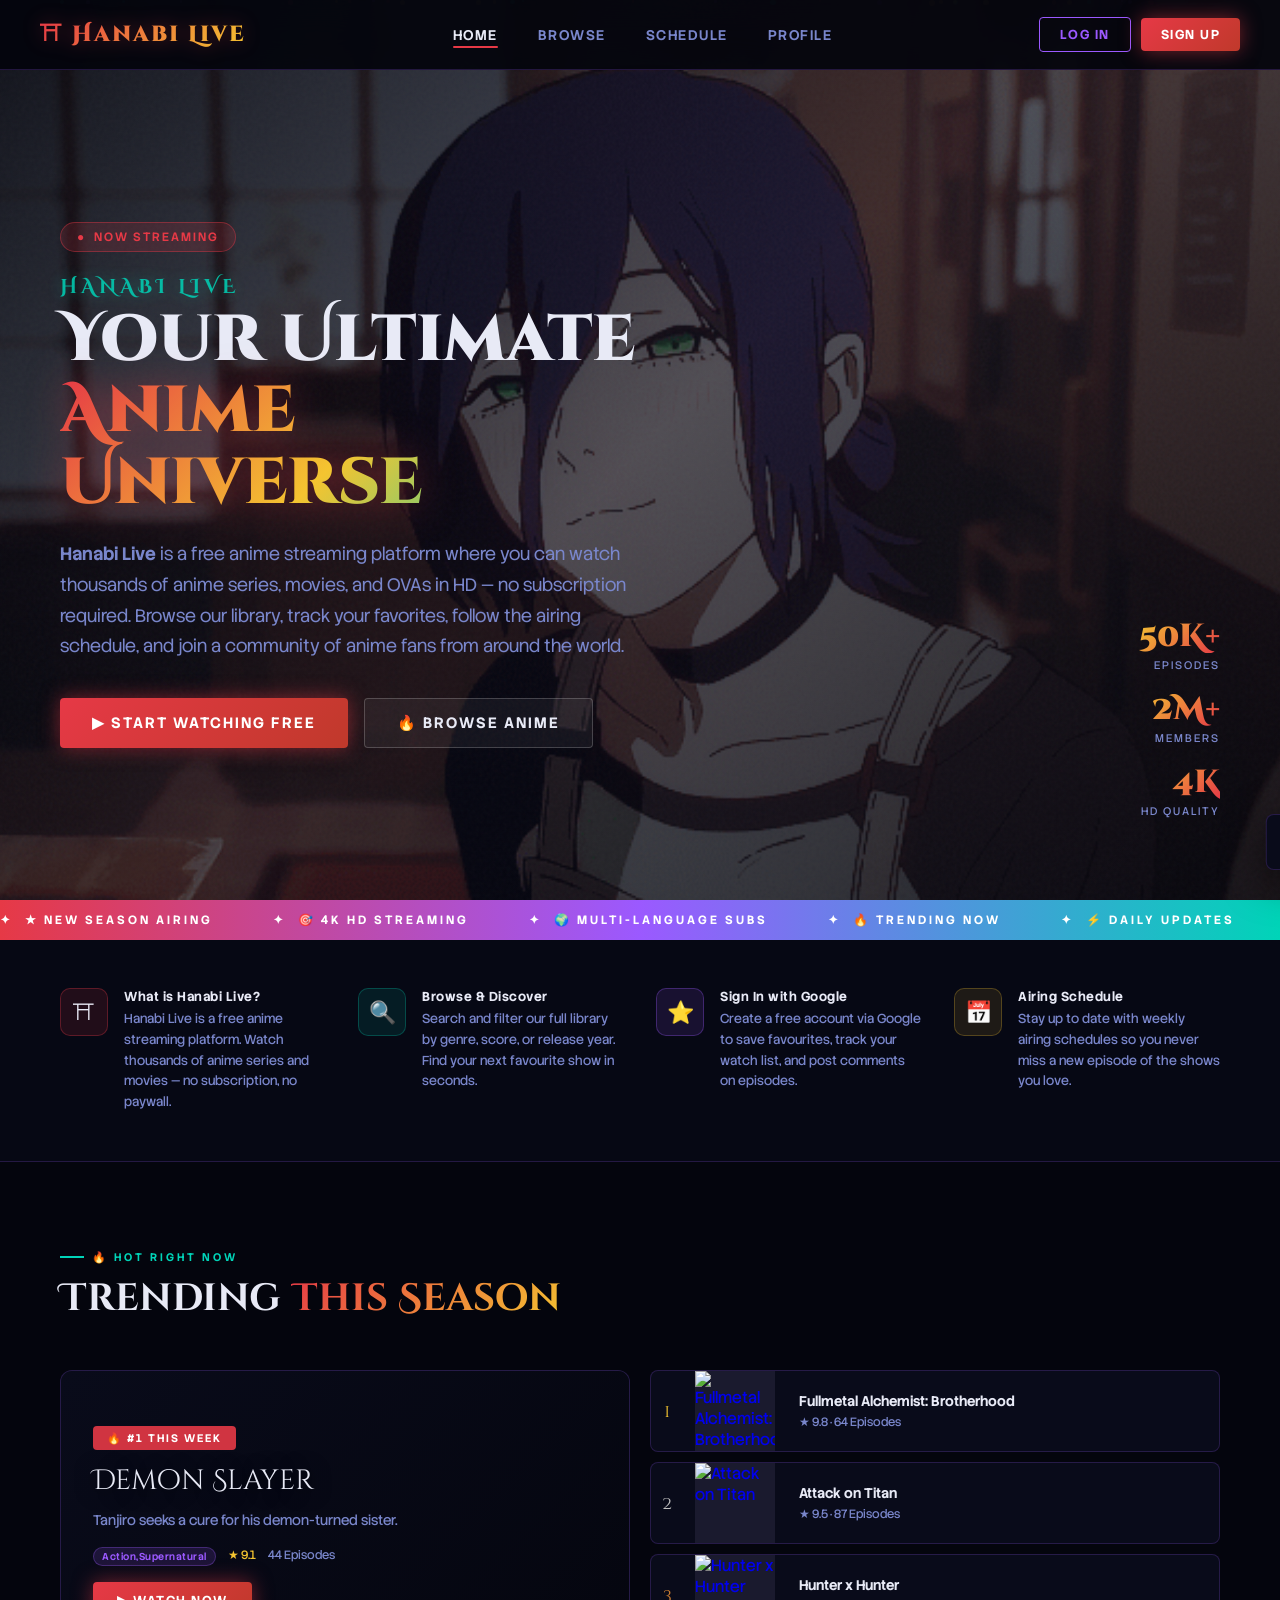
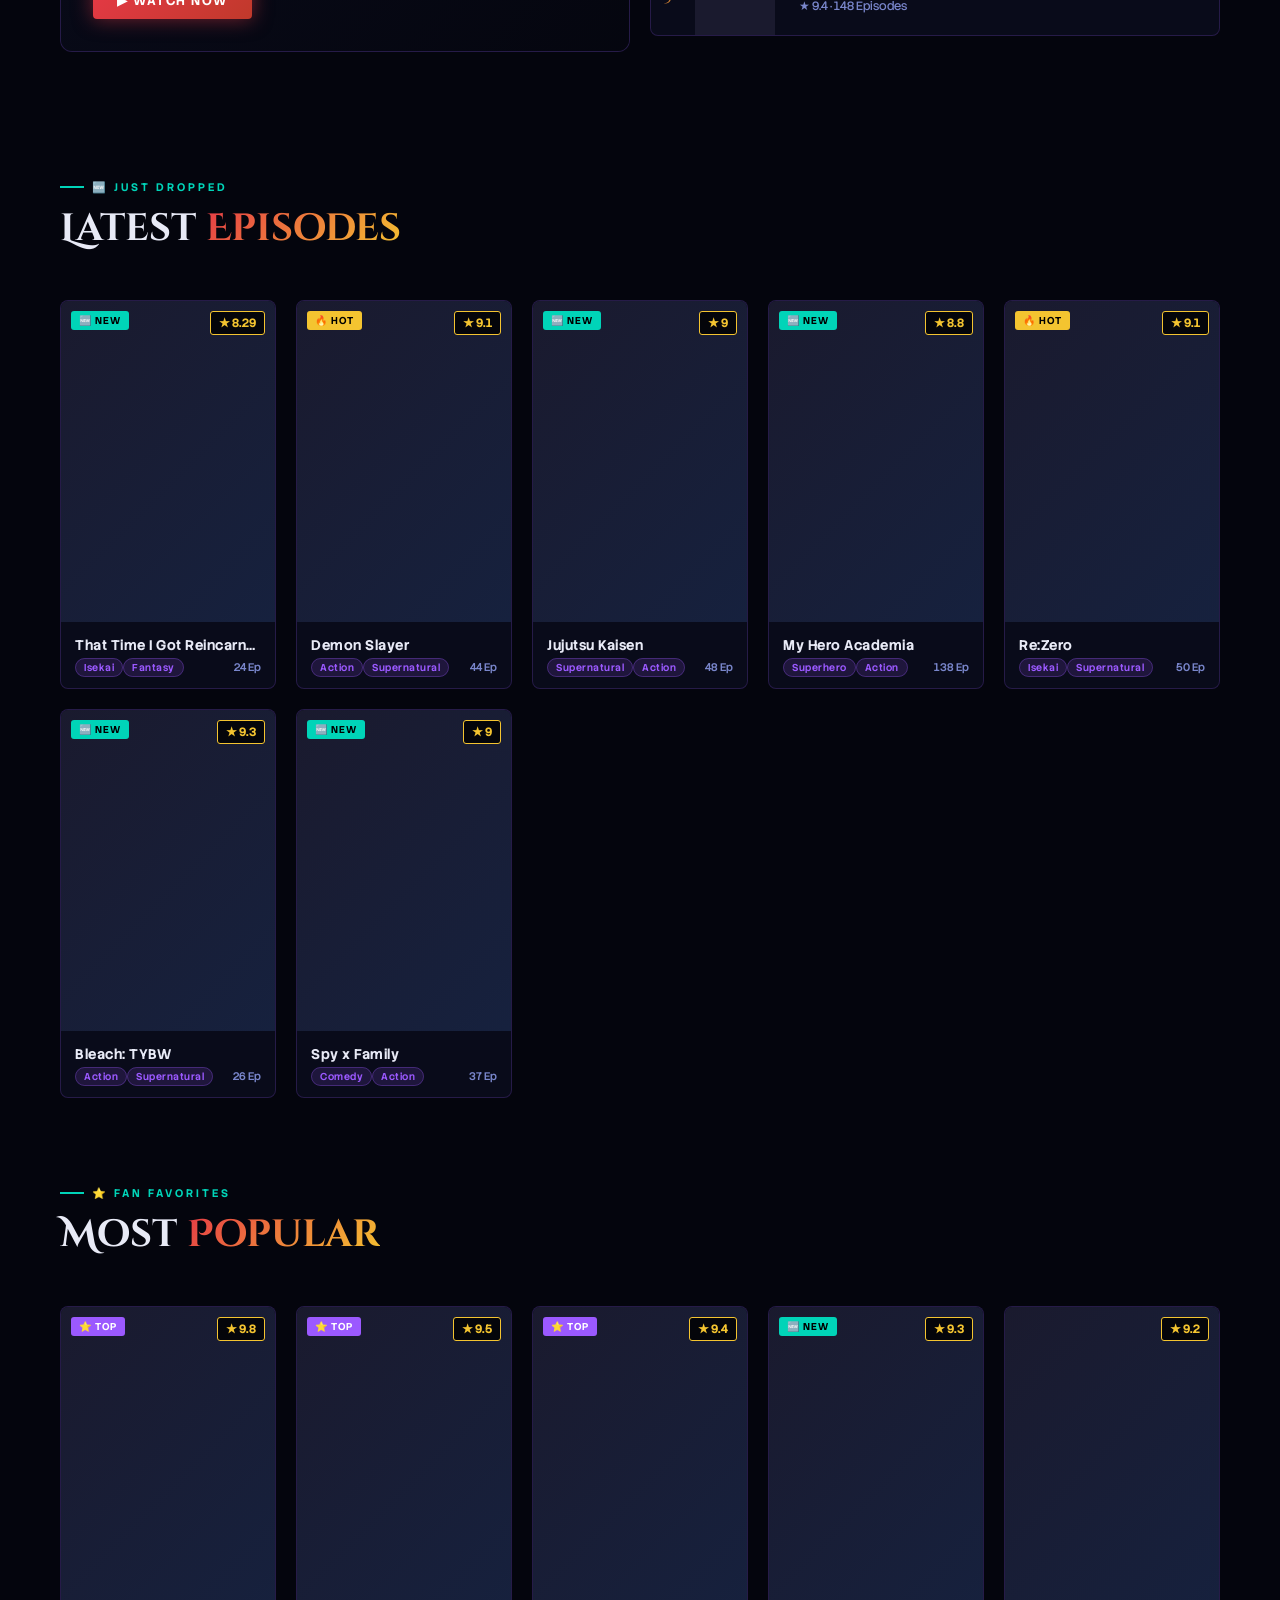
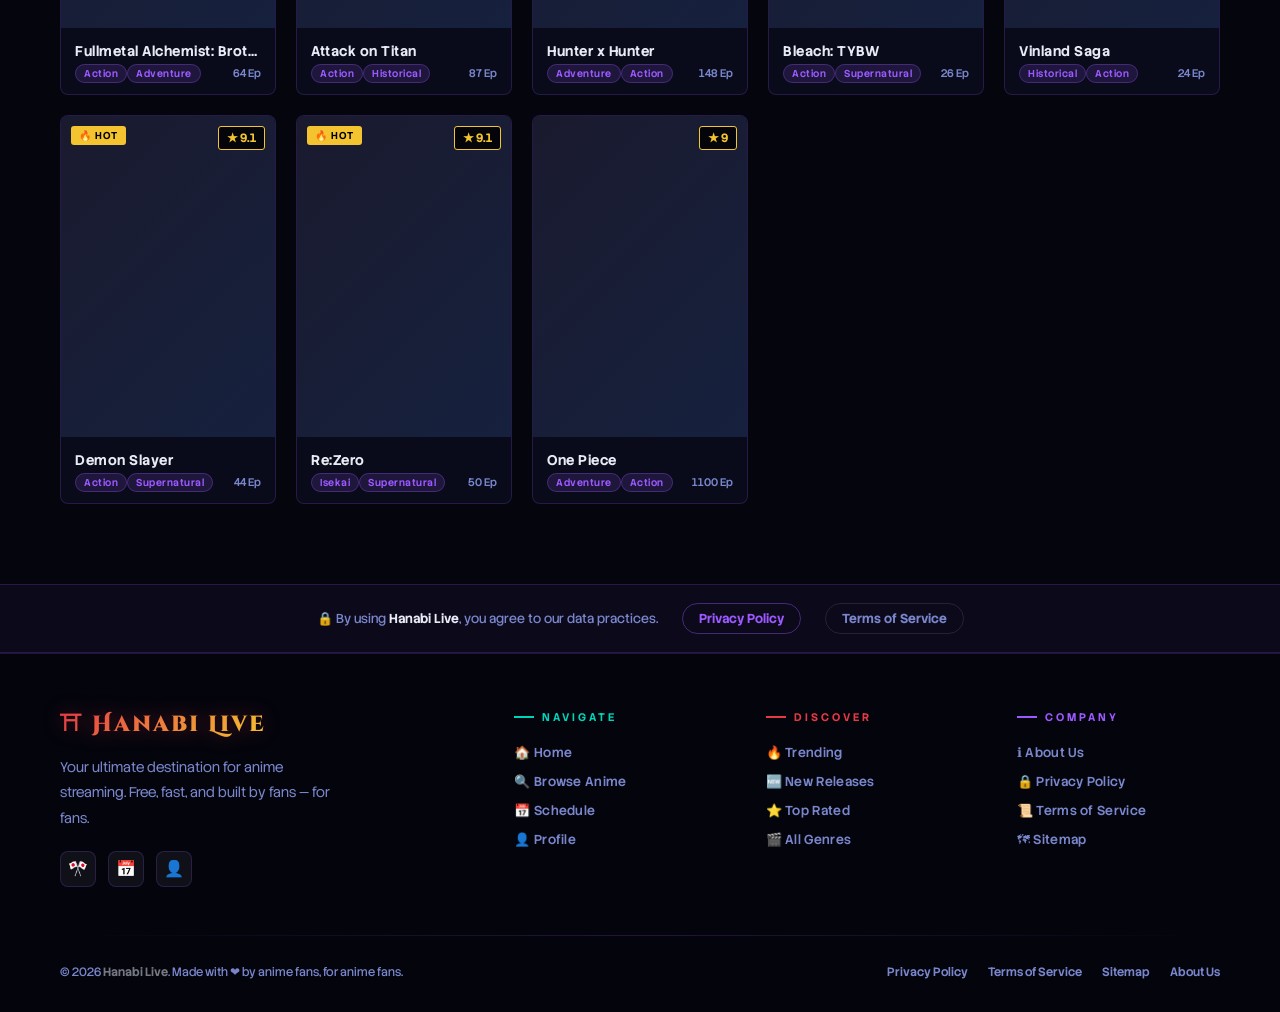
==== public/index.html @ 96e18546 "feat: implement mobile navigation drawer across multiple pages - Added a hamburger menu button for m" ====
<!DOCTYPE html>
<html lang="en">
<head>
<meta charset="UTF-8">
<meta name="viewport" content="width=device-width, initial-scale=1.0">
<title>Hanabi Live — Your Gateway to Anime</title>
<meta name="google-adsense-account" content="ca-pub-2504366420154184">
<link rel="preconnect" href="https://fonts.googleapis.com">
<link rel="icon" href="data:image/svg+xml,<svg xmlns=%22http://www.w3.org/2000/svg%22 viewBox=%220 0 100 100%22><text y=%22.9em%22 font-size=%2290%22>⛩</text></svg>">
<link href="https://fonts.googleapis.com/css2?family=Cinzel+Decorative:wght@400;700;900&family=Stack+Sans+Headline:wght@300;400;500;600;700&display=swap" rel="stylesheet">
<link rel="stylesheet" href="assets/css/main.css">

<!-- Firebase -->
<script type="module">
  import { initializeApp } from "https://www.gstatic.com/firebasejs/10.12.0/firebase-app.js";
  import { getAuth, createUserWithEmailAndPassword, signInWithEmailAndPassword, signOut, onAuthStateChanged, GoogleAuthProvider, signInWithPopup } from "https://www.gstatic.com/firebasejs/10.12.0/firebase-auth.js";
  import { getFirestore, doc, setDoc, getDoc } from "https://www.gstatic.com/firebasejs/10.12.0/firebase-firestore.js";
  const firebaseConfig = {
    apiKey:"AIzaSyB6FFZb-APx-w1XmGe2GZj3nGMpUGhSNn0",
    authDomain:"hanabilive-dbh004.firebaseapp.com",
    projectId:"hanabilive-dbh004",
    storageBucket:"hanabilive-dbh004.firebasestorage.app",
    messagingSenderId:"370285575457",
    appId:"1:370285575457:web:30a958f74c32c2a59c1260"
  };
  const app = initializeApp(firebaseConfig);
  const auth = getAuth(app);
  const db = getFirestore(app);
  window.__firebaseAuth = auth;
  window.__firebaseDb = db;
  window.__firebaseOps = { createUserWithEmailAndPassword, signInWithEmailAndPassword, signOut, onAuthStateChanged, GoogleAuthProvider, signInWithPopup, doc, setDoc, getDoc };
  onAuthStateChanged(auth, user => {
    window.__currentUser = user;
    document.dispatchEvent(new CustomEvent('authStateChanged', { detail: user }));
  });
</script>

<style>
/* ─── HOME-SPECIFIC STYLES ─── */
.hero {
  position:relative; min-height:100vh;
  display:flex; align-items:center; overflow:hidden;
  padding-top:70px;
}
.hero-bg {
  position:absolute; inset:0;
  background:
    linear-gradient(135deg, rgba(4,5,13,0.95) 0%, rgba(9,11,26,0.7) 50%, rgba(4,5,13,0.9) 100%),
    url('data/poster/bg.webp') center/cover no-repeat;
}
.hero-particles { position:absolute; inset:0; overflow:hidden; }
.particle { position:absolute; border-radius:50%; animation:floatParticle linear infinite; }
.hero-content { position:relative; z-index:5; max-width:700px; padding:0 60px; }
.hero-badge {
  display:inline-flex; align-items:center; gap:8px;
  background:rgba(230,57,70,0.15); border:1px solid rgba(230,57,70,0.4);
  border-radius:20px; padding:6px 16px;
  font-size:12px; font-weight:600; letter-spacing:2px;
  text-transform:uppercase; color:var(--accent-red);
  margin-bottom:24px; animation:fadeInUp 0.8s ease both;
}
.hero-badge span { animation:pulse 2s infinite; }
.hero-title {
  font-family:'Cinzel Decorative',serif;
  font-size:clamp(36px,6vw,65px); font-weight:900; line-height:1.1;
  margin-bottom:20px; animation:fadeInUp 0.8s 0.2s ease both;
}
.hero-title .line1 { display:block; color:var(--text-primary); }
.hero-title .line2 {
  display:block;
  background:linear-gradient(135deg, var(--accent-red) 0%, var(--accent-gold) 50%, var(--accent-teal) 100%);
  background-clip:text; -webkit-background-clip:text; -webkit-text-fill-color:transparent;
  filter:drop-shadow(0 0 20px rgba(230,57,70,0.5));
}
.hero-subtitle {
  font-size:18px; color:var(--text-muted); line-height:1.7;
  margin-bottom:36px; font-weight:300; animation:fadeInUp 0.8s 0.4s ease both;
}
.hero-cta { display:flex; gap:16px; flex-wrap:wrap; animation:fadeInUp 0.8s 0.6s ease both; }
.btn-hero {
  padding:14px 32px; font-size:15px; border-radius:4px; font-weight:700;
  letter-spacing:2px; text-transform:uppercase;
  cursor:pointer; transition:all 0.3s; font-family:'Stack Sans Headline',sans-serif; border:none;
}
.btn-hero-primary { background:linear-gradient(135deg,var(--accent-red),#c0392b); color:#fff; box-shadow:var(--glow-red); }
.btn-hero-primary:hover { transform:translateY(-3px); box-shadow:0 0 40px rgba(230,57,70,0.8); }
.btn-hero-secondary { background:rgba(255,255,255,0.05); border:1px solid rgba(255,255,255,0.2); color:var(--text-primary); backdrop-filter:blur(10px); }
.btn-hero-secondary:hover { background:rgba(255,255,255,0.1); transform:translateY(-3px); }
.hero-appname {
  display:block; font-family:'Cinzel Decorative',serif;
  font-size:clamp(14px,1.6vw,22px); font-weight:700; letter-spacing:4px;
  text-transform:uppercase; color:var(--accent-teal); margin-bottom:6px;
  opacity:0.85; filter:drop-shadow(0 0 8px rgba(0,212,184,0.4));
}
.about-strip {
  padding:48px 60px; position:relative; z-index:2;
  background:rgba(9,11,26,0.6); border-bottom:1px solid var(--border);
  display:grid; grid-template-columns:repeat(auto-fit,minmax(220px,1fr)); gap:32px;
}
.about-strip-item { display:flex; align-items:flex-start; gap:16px; }
.about-strip-icon {
  width:48px; height:48px; border-radius:10px; flex-shrink:0;
  display:flex; align-items:center; justify-content:center; font-size:22px;
}
.about-strip-icon.red    { background:rgba(230,57,70,0.12);  border:1px solid rgba(230,57,70,0.3); }
.about-strip-icon.teal   { background:rgba(0,212,184,0.1);   border:1px solid rgba(0,212,184,0.25); }
.about-strip-icon.purple { background:rgba(155,89,255,0.12); border:1px solid rgba(155,89,255,0.3); }
.about-strip-icon.gold   { background:rgba(244,196,48,0.1);  border:1px solid rgba(244,196,48,0.25); }
.about-strip-label { font-size:13px; font-weight:700; color:var(--text-primary); letter-spacing:0.5px; margin-bottom:4px; }
.about-strip-desc  { font-size:13px; color:var(--text-muted); line-height:1.6; }
.hero-stats {
  position:absolute; right:60px; bottom:80px;
  display:flex; flex-direction:column; gap:20px;
  animation:fadeInRight 1s 0.8s ease both;
}
.stat-item { text-align:right; }
.stat-num {
  font-family:'Cinzel Decorative',serif; font-size:32px; font-weight:900;
  background:linear-gradient(135deg,var(--accent-gold),var(--accent-red));
  background-clip:text; -webkit-background-clip:text; -webkit-text-fill-color:transparent;
  display:block; line-height:1;
}
.stat-label { font-size:11px; letter-spacing:2px; text-transform:uppercase; color:var(--text-muted); }

</style>
</head>
<body>
<div class="noise-overlay"></div>
<div id="authModalMount"></div>

<!-- Toast -->
<div class="toast" id="toast">
  <span class="toast-icon" id="toast-icon">✨</span>
  <span id="toast-msg"></span>
</div>

<!-- NAV -->
<nav id="mainNav">
  <a class="nav-logo" href="index.html">⛩ Hanabi Live</a>
  <div class="nav-links">
    <a class="nav-link active" href="index.html"   data-page="index.html">Home</a>
    <a class="nav-link"        href="browse.html"  data-page="browse.html">Browse</a>
    <a class="nav-link"        href="schedule.html" data-page="schedule.html">Schedule</a>
    <a class="nav-link"        href="profile.html" data-page="profile.html">Profile</a>
  </div>
  <div class="nav-auth" id="navAuth">
    <button class="btn btn-outline" onclick="openModal('login')">Log In</button>
    <button class="btn btn-primary" onclick="openModal('register')">Sign Up</button>
  </div>
  <!-- Hamburger (mobile only) -->
  <button class="nav-hamburger" id="navHamburger" aria-label="Toggle menu" onclick="toggleMobileNav()">
    <span></span><span></span><span></span>
  </button>
</nav>

<!-- Mobile Drawer -->
<div class="nav-mobile-drawer" id="navMobileDrawer">
  <a class="nav-link active" href="index.html">🏠 Home</a>
  <a class="nav-link" href="browse.html">🔍 Browse</a>
  <a class="nav-link" href="schedule.html">📅 Schedule</a>
  <a class="nav-link" href="profile.html">👤 Profile</a>
  <div class="nav-mobile-auth" id="navMobileAuth">
    <button class="btn btn-outline" onclick="openModal('login');toggleMobileNav()">Log In</button>
    <button class="btn btn-primary" onclick="openModal('register');toggleMobileNav()">Sign Up</button>
  </div>
</div>

<!-- HERO -->
<section class="hero">
  <div class="hero-bg"></div>
  <div class="hero-particles" id="heroParticles"></div>
  <div class="hero-content">
    <div class="hero-badge"><span>●</span> NOW STREAMING</div>
    <h1 class="hero-title">
      <span class="hero-appname">Hanabi Live</span>
      <span class="line1">Your Ultimate</span>
      <span class="line2">Anime Universe</span>
    </h1>
    <p class="hero-subtitle">
      <strong>Hanabi Live</strong> is a free anime streaming platform where you can watch thousands of anime series, movies, and OVAs in HD — no subscription required. Browse our library, track your favorites, follow the airing schedule, and join a community of anime fans from around the world.
    </p>
    <div class="hero-cta">
      <button class="btn-hero btn-hero-primary" onclick="location.href='browse.html'">▶ Start Watching Free</button>
      <button class="btn-hero btn-hero-secondary" onclick="location.href='browse.html'">🔥 Browse Anime</button>
    </div>
  </div>
  <div class="hero-stats">
    <div class="stat-item"><span class="stat-num">50K+</span><span class="stat-label">Episodes</span></div>
    <div class="stat-item"><span class="stat-num">2M+</span><span class="stat-label">Members</span></div>
    <div class="stat-item"><span class="stat-num">4K</span><span class="stat-label">HD Quality</span></div>
  </div>
</section>

<!-- MARQUEE STRIP -->
<div class="featured-strip">
  <div class="strip-inner" id="stripInner"></div>
</div>

<!-- ABOUT HANABI LIVE (required for OAuth verification) -->
<div class="about-strip" id="aboutStrip">
  <div class="about-strip-item">
    <div class="about-strip-icon red">⛩</div>
    <div>
      <div class="about-strip-label">What is Hanabi Live?</div>
      <div class="about-strip-desc">Hanabi Live is a free anime streaming platform. Watch thousands of anime series and movies — no subscription, no paywall.</div>
    </div>
  </div>
  <div class="about-strip-item">
    <div class="about-strip-icon teal">🔍</div>
    <div>
      <div class="about-strip-label">Browse & Discover</div>
      <div class="about-strip-desc">Search and filter our full library by genre, score, or release year. Find your next favourite show in seconds.</div>
    </div>
  </div>
  <div class="about-strip-item">
    <div class="about-strip-icon purple">⭐</div>
    <div>
      <div class="about-strip-label">Sign In with Google</div>
      <div class="about-strip-desc">Create a free account via Google to save favourites, track your watch list, and post comments on episodes.</div>
    </div>
  </div>
  <div class="about-strip-item">
    <div class="about-strip-icon gold">📅</div>
    <div>
      <div class="about-strip-label">Airing Schedule</div>
      <div class="about-strip-desc">Stay up to date with weekly airing schedules so you never miss a new episode of the shows you love.</div>
    </div>
  </div>
</div>

<!-- TRENDING -->
<section class="section">
  <div class="section-header">
    <div class="section-tag">🔥 Hot Right Now</div>
    <h2 class="section-title">Trending <span>This Season</span></h2>
  </div>
  <div class="trending-banner" id="trendingBanner"></div>
</section>

<!-- LATEST EPISODES -->
<section class="section" style="padding-top:0">
  <div class="section-header">
    <div class="section-tag">🆕 Just Dropped</div>
    <h2 class="section-title">Latest <span>Episodes</span></h2>
  </div>
  <div class="anime-grid" id="latestGrid"></div>
</section>

<!-- POPULAR -->
<section class="section" style="padding-top:0">
  <div class="section-header">
    <div class="section-tag">⭐ Fan Favorites</div>
    <h2 class="section-title">Most <span>Popular</span></h2>
  </div>
  <div class="anime-grid" id="popularGrid"></div>
</section>

<!-- AD -->
<script async src="https://pagead2.googlesyndication.com/pagead/js/adsbygoogle.js?client=ca-pub-2504366420154184"
     crossorigin="anonymous"></script>
<!-- index-ad -->
<ins class="adsbygoogle"
     style="display:block"
     data-ad-client="ca-pub-2504366420154184"
     data-ad-slot="6467733824"
     data-ad-format="auto"
     data-full-width-responsive="true"></ins>
<script>
     (adsbygoogle = window.adsbygoogle || []).push({});
</script>

<!-- PRIVACY POLICY NOTICE (required for Google OAuth verification) -->
<div style="position:relative;z-index:2;background:rgba(155,89,255,0.06);border-top:1px solid rgba(155,89,255,0.2);border-bottom:1px solid rgba(155,89,255,0.2);padding:18px 60px;display:flex;align-items:center;justify-content:center;gap:24px;flex-wrap:wrap;text-align:center;">
  <span style="font-size:13px;color:var(--text-muted);">
    🔒 By using <strong style="color:var(--text-primary);">Hanabi Live</strong>, you agree to our data practices.
  </span>
  <a href="https://hanabilive.qzz.io/pp.html" style="font-size:13px;font-weight:700;color:var(--accent-purple);text-decoration:none;border:1px solid rgba(155,89,255,0.4);padding:6px 16px;border-radius:20px;transition:all 0.3s;"
     onmouseover="this.style.background='rgba(155,89,255,0.15)'" onmouseout="this.style.background='transparent'">
    Privacy Policy
  </a>
  <a href="https://hanabilive.qzz.io/tos.html" style="font-size:13px;font-weight:700;color:var(--text-muted);text-decoration:none;border:1px solid rgba(255,255,255,0.1);padding:6px 16px;border-radius:20px;transition:all 0.3s;"
     onmouseover="this.style.background='rgba(255,255,255,0.05)'" onmouseout="this.style.background='transparent'">
    Terms of Service
  </a>
</div>

<!-- FOOTER -->
<footer style="position:relative;z-index:2;background:rgba(4,5,13,0.97);border-top:1px solid var(--border);padding:56px 60px 32px;">
  <div style="max-width:1200px;margin:0 auto;">

    <!-- Top row -->
    <div style="display:grid;grid-template-columns:2fr 1fr 1fr 1fr;gap:48px;margin-bottom:48px;">

      <!-- Brand -->
      <div>
        <a href="index.html" style="font-family:'Cinzel Decorative',serif;font-size:22px;font-weight:900;
          background:linear-gradient(135deg,var(--accent-red),var(--accent-gold));
          background-clip:text;-webkit-background-clip:text;-webkit-text-fill-color:transparent;
          letter-spacing:2px;text-decoration:none;filter:drop-shadow(0 0 10px rgba(230,57,70,0.4));">
          ⛩ Hanabi Live
        </a>
        <p style="margin-top:16px;font-size:14px;color:var(--text-muted);line-height:1.8;max-width:280px;font-weight:300;">
          Your ultimate destination for anime streaming. Free, fast, and built by fans — for fans.
        </p>
        <div style="display:flex;gap:12px;margin-top:20px;">
          <a href="browse.html" style="display:flex;align-items:center;justify-content:center;width:36px;height:36px;
            border-radius:8px;background:rgba(255,255,255,0.05);border:1px solid var(--border);
            font-size:16px;text-decoration:none;transition:all 0.3s;"
            onmouseover="this.style.borderColor='var(--accent-red)';this.style.background='rgba(230,57,70,0.1)'"
            onmouseout="this.style.borderColor='var(--border)';this.style.background='rgba(255,255,255,0.05)'">🎌</a>
          <a href="schedule.html" style="display:flex;align-items:center;justify-content:center;width:36px;height:36px;
            border-radius:8px;background:rgba(255,255,255,0.05);border:1px solid var(--border);
            font-size:16px;text-decoration:none;transition:all 0.3s;"
            onmouseover="this.style.borderColor='var(--accent-teal)';this.style.background='rgba(0,212,184,0.1)'"
            onmouseout="this.style.borderColor='var(--border)';this.style.background='rgba(255,255,255,0.05)'">📅</a>
          <a href="profile.html" style="display:flex;align-items:center;justify-content:center;width:36px;height:36px;
            border-radius:8px;background:rgba(255,255,255,0.05);border:1px solid var(--border);
            font-size:16px;text-decoration:none;transition:all 0.3s;"
            onmouseover="this.style.borderColor='var(--accent-purple)';this.style.background='rgba(155,89,255,0.1)'"
            onmouseout="this.style.borderColor='var(--border)';this.style.background='rgba(255,255,255,0.05)'">👤</a>
        </div>
      </div>

      <!-- Navigate -->
      <div>
        <div style="font-size:11px;font-weight:700;letter-spacing:3px;text-transform:uppercase;
          color:var(--accent-teal);margin-bottom:20px;display:flex;align-items:center;gap:8px;">
          <span style="display:inline-block;width:20px;height:2px;background:var(--accent-teal);"></span>
          Navigate
        </div>
        <div style="display:flex;flex-direction:column;gap:12px;">
          <a href="index.html"    class="footer-link">🏠 Home</a>
          <a href="browse.html"   class="footer-link">🔍 Browse Anime</a>
          <a href="schedule.html" class="footer-link">📅 Schedule</a>
          <a href="profile.html"  class="footer-link">👤 Profile</a>
        </div>
      </div>

      <!-- Discover -->
      <div>
        <div style="font-size:11px;font-weight:700;letter-spacing:3px;text-transform:uppercase;
          color:var(--accent-red);margin-bottom:20px;display:flex;align-items:center;gap:8px;">
          <span style="display:inline-block;width:20px;height:2px;background:var(--accent-red);"></span>
          Discover
        </div>
        <div style="display:flex;flex-direction:column;gap:12px;">
          <a href="browse.html" class="footer-link">🔥 Trending</a>
          <a href="browse.html" class="footer-link">🆕 New Releases</a>
          <a href="browse.html" class="footer-link">⭐ Top Rated</a>
          <a href="browse.html" class="footer-link">🎬 All Genres</a>
        </div>
      </div>

      <!-- Company -->
      <div>
        <div style="font-size:11px;font-weight:700;letter-spacing:3px;text-transform:uppercase;
          color:var(--accent-purple);margin-bottom:20px;display:flex;align-items:center;gap:8px;">
          <span style="display:inline-block;width:20px;height:2px;background:var(--accent-purple);"></span>
          Company
        </div>
        <div style="display:flex;flex-direction:column;gap:12px;">
          <a href="https://hanabilive.qzz.io/about.html"   class="footer-link">ℹ About Us</a>
          <a href="https://hanabilive.qzz.io/pp.html"      class="footer-link">🔒 Privacy Policy</a>
          <a href="https://hanabilive.qzz.io/tos.html"     class="footer-link">📜 Terms of Service</a>
          <a href="https://hanabilive.qzz.io/sitemap.html" class="footer-link">🗺 Sitemap</a>
        </div>
      </div>

    </div>

    <!-- Divider -->
    <div style="height:1px;background:linear-gradient(90deg,transparent,var(--border),transparent);margin-bottom:28px;"></div>

    <!-- Bottom row -->
    <div style="display:flex;align-items:center;justify-content:space-between;flex-wrap:wrap;gap:16px;">
      <span style="font-size:12px;color:var(--text-muted);">
        © 2026 <strong style="color:rgba(232,234,246,0.5);">Hanabi Live</strong>. Made with ❤ by anime fans, for anime fans.
      </span>
      <div style="display:flex;gap:20px;flex-wrap:wrap;">
        <a href="https://hanabilive.qzz.io/pp.html"      style="font-size:12px;color:var(--text-muted);text-decoration:none;font-weight:600;transition:color 0.2s;"
           onmouseover="this.style.color='var(--accent-purple)'" onmouseout="this.style.color='var(--text-muted)'">Privacy Policy</a>
        <a href="https://hanabilive.qzz.io/tos.html"     style="font-size:12px;color:var(--text-muted);text-decoration:none;font-weight:600;transition:color 0.2s;"
           onmouseover="this.style.color='var(--accent-red)'" onmouseout="this.style.color='var(--text-muted)'">Terms of Service</a>
        <a href="https://hanabilive.qzz.io/sitemap.html" style="font-size:12px;color:var(--text-muted);text-decoration:none;font-weight:600;transition:color 0.2s;"
           onmouseover="this.style.color='var(--accent-teal)'" onmouseout="this.style.color='var(--text-muted)'">Sitemap</a>
        <a href="https://hanabilive.qzz.io/about.html"   style="font-size:12px;color:var(--text-muted);text-decoration:none;font-weight:600;transition:color 0.2s;"
           onmouseover="this.style.color='var(--accent-gold)'" onmouseout="this.style.color='var(--text-muted)'">About Us</a>
      </div>
    </div>

  </div>
</footer>

<style>
.footer-link {
  font-size: 13px; color: var(--text-muted); text-decoration: none;
  font-weight: 500; transition: color 0.2s; letter-spacing: 0.3px;
  display: flex; align-items: center; gap: 6px;
}
.footer-link:hover { color: var(--text-primary); }
@media (max-width: 900px) {
  footer { padding: 40px 24px 24px !important; }
  footer > div > div:first-child { grid-template-columns: 1fr 1fr !important; gap: 32px !important; }
}
@media (max-width: 560px) {
  footer > div > div:first-child { grid-template-columns: 1fr !important; }
}
</style>

<script src="assets/js/core.js"></script>
<script>
mountAuthModal();

// ─── MOBILE NAV TOGGLE ───
function toggleMobileNav() {
  const btn    = document.getElementById('navHamburger');
  const drawer = document.getElementById('navMobileDrawer');
  const isOpen = drawer.classList.contains('open');
  btn.classList.toggle('open', !isOpen);
  drawer.classList.toggle('open', !isOpen);
  // Prevent body scroll when drawer open
  document.body.style.overflow = isOpen ? '' : 'hidden';
}
window.toggleMobileNav = toggleMobileNav;

// Close drawer on resize to desktop
window.addEventListener('resize', () => {
  if (window.innerWidth > 768) {
    document.getElementById('navHamburger')?.classList.remove('open');
    document.getElementById('navMobileDrawer')?.classList.remove('open');
    document.body.style.overflow = '';
  }
});

// Close drawer when clicking outside
document.addEventListener('click', (e) => {
  const drawer = document.getElementById('navMobileDrawer');
  const btn    = document.getElementById('navHamburger');
  if (drawer?.classList.contains('open') && !drawer.contains(e.target) && !btn.contains(e.target)) {
    toggleMobileNav();
  }
});

// Sync mobile auth area with auth state
document.addEventListener('authStateChanged', (e) => {
  const user = e.detail;
  const mobileAuth = document.getElementById('navMobileAuth');
  if (!mobileAuth) return;
  if (user) {
    const profile = window.getProfileCache?.() || {};
    const name = profile.name || user.displayName || 'User';
    mobileAuth.innerHTML = `
      <a class="btn btn-outline" href="profile.html" style="text-decoration:none;flex:1;text-align:center;">👤 ${name}</a>
      <button class="btn btn-primary" onclick="doSignOut()" style="flex:1;">Sign Out</button>`;
  } else {
    mobileAuth.innerHTML = `
      <button class="btn btn-outline" onclick="openModal('login');toggleMobileNav()" style="flex:1;">Log In</button>
      <button class="btn btn-primary" onclick="openModal('register');toggleMobileNav()" style="flex:1;">Sign Up</button>`;
  }
});

// ─── PARTICLES ───
function createParticles() {
  const c = document.getElementById('heroParticles');
  const colors = ['#e63946','#9b59ff','#00d4b8','#f4c430'];
  for (let i = 0; i < 30; i++) {
    const p = document.createElement('div');
    p.className = 'particle';
    const s = Math.random() * 4 + 2;
    p.style.cssText = `width:${s}px;height:${s}px;left:${Math.random()*100}%;background:${colors[Math.floor(Math.random()*4)]};animation-duration:${Math.random()*10+8}s;animation-delay:${Math.random()*10}s;opacity:0.4;`;
    c.appendChild(p);
  }
}

// ─── STRIP ───
function buildStrip() {
  const items = ['★ New Season Airing','🎯 4K HD Streaming','🌍 Multi-Language Subs','🔥 Trending Now','⚡ Daily Updates','🎌 Exclusive Content'];
  const strip = document.getElementById('stripInner');
  let html = '';
  for (let j = 0; j < 2; j++) items.forEach(item => { html += `<div class="strip-item"><span>✦</span> ${item}</div>`; });
  strip.innerHTML = html;
}

// ─── RENDER ───
async function init() {
  const res  = await fetch('data/anime.json');
  const data = await res.json();

  // Trending banner: top anime as featured + small list
  const top1   = data.find(a => a.badge === 'hot') || data[0];
  const trend3 = data.filter(a => a.id !== top1.id).sort((a,b) => b.score-a.score).slice(0,3);

  document.getElementById('trendingBanner').innerHTML = `
    <div class="trending-main" onclick="location.href='watch.html?id=${top1.id}'">
      <div class="trending-main-bg" style="background:linear-gradient(135deg,rgba(9,11,26,0.3),rgba(4,5,13,0.85)),url('${top1.img}') center/cover no-repeat;"></div>
      <div class="trending-main-content">
        <div class="trending-badge">🔥 #1 THIS WEEK</div>
        <div class="trending-title">${top1.title}</div>
        <div style="font-size:14px;color:var(--text-muted);line-height:1.6;">${top1.desc}</div>
        <div style="display:flex;gap:12px;margin-top:16px;flex-wrap:wrap;">
          <span class="card-genre">${top1.genre}</span>
          <span style="font-size:12px;color:var(--accent-gold);">★ ${top1.score}</span>
          <span style="font-size:12px;color:var(--text-muted);">${top1.ep} Episodes</span>
        </div>
        <button class="btn btn-primary" style="margin-top:16px;width:fit-content;padding:10px 24px;"
                onclick="event.stopPropagation();location.href='watch.html?id=${top1.id}'">▶ Watch Now</button>
      </div>
    </div>
    <div class="trending-small-list">
      ${trend3.map((a,i) => `
        <a class="trending-small" href="watch.html?id=${a.id}">
          <div class="trending-rank rank${i+1}">${i+1}</div>
          <img class="trending-small-img" src="${a.img}" alt="${a.title}" onerror="this.style.background='#1a1a2e'">
          <div class="trending-small-info">
            <div class="trending-small-title">${a.title}</div>
            <div class="trending-small-meta">★ ${a.score} · ${a.ep} Episodes</div>
          </div>
        </a>`).join('')}
    </div>`;

  // Latest (new/hot badges)
  const latest = data.filter(a => a.badge === 'new' || a.badge === 'hot').slice(0,8);
  document.getElementById('latestGrid').innerHTML = latest.map(makeCard).join('');

  // Popular (sorted by score)
  const popular = [...data].sort((a,b) => b.score-a.score).slice(0,8);
  document.getElementById('popularGrid').innerHTML = popular.map(makeCard).join('');
}

createParticles();
buildStrip();
init();
</script>
</body>
</html>
---- public/assets/css/main.css ----
/* ═══════════════════════════════════════════════
   Hanabi Live — main.css  (shared across all pages)
═══════════════════════════════════════════════ */

@import url('https://fonts.googleapis.com/css2?family=Cinzel+Decorative:wght@400;700;900&family=Stack+Sans+Headline:wght@300;400;500;600;700&family=Noto+Sans+JP:wght@300;400;700&display=swap');

/* ─── VARIABLES ─── */
:root {
  --bg-deep:       #04050d;
  --bg-card:       #090b1a;
  --bg-glass:      rgba(9,11,26,0.85);
  --accent-red:    #e63946;
  --accent-gold:   #f4c430;
  --accent-teal:   #00d4b8;
  --accent-purple: #9b59ff;
  --text-primary:  #e8eaf6;
  --text-muted:    #7986cb;
  --border:        rgba(155,89,255,0.2);
  --glow-red:      0 0 20px rgba(230,57,70,0.5);
  --glow-gold:     0 0 20px rgba(244,196,48,0.4);
  --glow-teal:     0 0 20px rgba(0,212,184,0.4);
  --glow-purple:   0 0 20px rgba(155,89,255,0.4);
}

/* ─── RESET ─── */
*, *::before, *::after { margin:0; padding:0; box-sizing:border-box; }
html { scroll-behavior:smooth; }
body {
  background: var(--bg-deep);
  color: var(--text-primary);
  font-family: 'Stack Sans Headline', sans-serif;
  overflow-x: hidden;
}

/* ─── ANTI-INSPECT ─── */
body { -webkit-user-select:none; -moz-user-select:none; user-select:none; }
input, textarea { -webkit-user-select:text; -moz-user-select:text; user-select:text; }

/* ─── BG GRADIENT ─── */
body::before {
  content:''; position:fixed; inset:0; z-index:0;
  background:
    radial-gradient(ellipse 80% 60% at 20% 10%, rgba(230,57,70,0.07) 0%, transparent 60%),
    radial-gradient(ellipse 60% 80% at 80% 80%, rgba(155,89,255,0.08) 0%, transparent 60%),
    radial-gradient(ellipse 50% 50% at 50% 50%, rgba(0,212,184,0.04) 0%, transparent 70%);
  pointer-events:none;
}

/* ─── NOISE ─── */
.noise-overlay {
  position:fixed; inset:0; z-index:1; pointer-events:none; opacity:0.03;
  background-image:url("data:image/svg+xml,%3Csvg viewBox='0 0 256 256' xmlns='http://www.w3.org/2000/svg'%3E%3Cfilter id='noise'%3E%3CfeTurbulence type='fractalNoise' baseFrequency='0.9' numOctaves='4' stitchTiles='stitch'/%3E%3C/filter%3E%3Crect width='100%25' height='100%25' filter='url(%23noise)'/%3E%3C/svg%3E");
}

/* ─── SCROLLBAR ─── */
::-webkit-scrollbar { width:6px; }
::-webkit-scrollbar-track { background:var(--bg-deep); }
::-webkit-scrollbar-thumb { background:var(--accent-purple); border-radius:3px; }

/* ─── NAV ─── */
nav {
  position:fixed; top:0; left:0; right:0; z-index:1000;
  height:70px;
  background:rgba(4,5,13,0.92);
  backdrop-filter:blur(20px);
  border-bottom:1px solid var(--border);
  display:flex; align-items:center; justify-content:space-between;
  padding:0 40px;
  transition:background 0.3s;
}

.nav-logo {
  font-family:'Cinzel Decorative', serif;
  font-size:22px; font-weight:900;
  background:linear-gradient(135deg, var(--accent-red), var(--accent-gold));
  background-clip:text; -webkit-background-clip:text; -webkit-text-fill-color:transparent;
  letter-spacing:2px; text-decoration:none;
  filter:drop-shadow(0 0 10px rgba(230,57,70,0.4));
}

.nav-links { display:flex; gap:8px; align-items:center; }

.nav-link {
  color:var(--text-muted); text-decoration:none;
  font-size:14px; font-weight:600;
  letter-spacing:1.5px; text-transform:uppercase;
  padding:8px 16px; border-radius:4px;
  transition:all 0.3s; position:relative;
  cursor:pointer; border:none; background:none;
  font-family:'Stack Sans Headline',sans-serif;
}
.nav-link::after {
  content:''; position:absolute; bottom:4px; left:50%; right:50%;
  height:2px; background:var(--accent-red);
  transition:all 0.3s; border-radius:1px;
}
.nav-link:hover, .nav-link.active { color:var(--text-primary); }
.nav-link:hover::after, .nav-link.active::after { left:16px; right:16px; }

.nav-auth { display:flex; gap:10px; align-items:center; }

/* ─── HAMBURGER BUTTON ─── */
.nav-hamburger {
  display: none;
  flex-direction: column;
  justify-content: center;
  gap: 5px;
  width: 38px; height: 38px;
  cursor: pointer;
  background: rgba(255,255,255,0.05);
  border: 1px solid rgba(155,89,255,0.2);
  border-radius: 6px;
  padding: 7px;
  flex-shrink: 0;
  transition: border-color 0.3s;
}
.nav-hamburger:hover { border-color: var(--accent-red, #e63946); }
.nav-hamburger span {
  display: block; width: 100%; height: 2px;
  background: #e8eaf6; border-radius: 1px;
  transition: all 0.3s;
}
.nav-hamburger.open span:nth-child(1) { transform: translateY(7px) rotate(45deg); }
.nav-hamburger.open span:nth-child(2) { opacity: 0; transform: scaleX(0); }
.nav-hamburger.open span:nth-child(3) { transform: translateY(-7px) rotate(-45deg); }

/* ─── MOBILE DRAWER ─── */
.nav-mobile-drawer {
  display: none;
  position: fixed;
  top: 60px; left: 0; right: 0;
  z-index: 999;
  background: rgba(4,5,13,0.98);
  backdrop-filter: blur(20px);
  border-bottom: 1px solid rgba(155,89,255,0.2);
  padding: 16px;
  flex-direction: column;
  gap: 4px;
  transform: translateY(-8px);
  opacity: 0;
  transition: transform 0.3s, opacity 0.3s;
  pointer-events: none;
}
.nav-mobile-drawer.open {
  transform: translateY(0);
  opacity: 1;
  pointer-events: all;
}
.nav-mobile-drawer .nav-link {
  display: block;
  padding: 12px 16px;
  font-size: 13px;
  border-radius: 6px;
  border-bottom: 1px solid rgba(255,255,255,0.04);
  text-decoration: none;
  color: #7986cb;
  font-family: 'Stack Sans Headline', sans-serif;
  font-weight: 600;
  letter-spacing: 1px;
  text-transform: uppercase;
  transition: color 0.2s, background 0.2s;
}
.nav-mobile-drawer .nav-link:hover,
.nav-mobile-drawer .nav-link.active { color: #e8eaf6; background: rgba(255,255,255,0.04); }
.nav-mobile-auth {
  margin-top: 12px;
  padding-top: 12px;
  border-top: 1px solid rgba(155,89,255,0.2);
  display: flex;
  gap: 10px;
}
.nav-mobile-auth .btn { flex: 1; text-align: center; justify-content: center; }


/* ─── BUTTONS ─── */
.btn {
  padding:8px 20px; border-radius:4px;
  font-family:'Stack Sans Headline',sans-serif; font-size:13px; font-weight:700;
  letter-spacing:1.5px; text-transform:uppercase;
  cursor:pointer; transition:all 0.3s; border:none;
}
.btn-outline {
  background:transparent;
  border:1px solid var(--accent-purple);
  color:var(--accent-purple);
}
.btn-outline:hover { background:var(--accent-purple); color:#fff; box-shadow:var(--glow-purple); }
.btn-primary {
  background:linear-gradient(135deg, var(--accent-red), #c0392b);
  color:#fff; box-shadow:var(--glow-red);
}
.btn-primary:hover { transform:translateY(-2px); box-shadow:0 0 30px rgba(230,57,70,0.7); }

/* ─── SECTION ─── */
.section { padding:80px 60px; position:relative; z-index:2; }
.section-header { margin-bottom:48px; }
.section-tag {
  display:inline-flex; align-items:center; gap:8px;
  font-size:11px; font-weight:700; letter-spacing:3px;
  text-transform:uppercase; color:var(--accent-teal); margin-bottom:12px;
}
.section-tag::before { content:''; width:24px; height:2px; background:var(--accent-teal); }
.section-title {
  font-family:'Cinzel Decorative',serif;
  font-size:clamp(24px,3vw,40px); font-weight:700;
  color:var(--text-primary); line-height:1.2;
}
.section-title span {
  background:linear-gradient(135deg, var(--accent-red), var(--accent-gold));
  background-clip:text; -webkit-background-clip:text; -webkit-text-fill-color:transparent;
}

/* ─── ANIME CARDS ─── */
.anime-grid {
  display:grid;
  grid-template-columns:repeat(auto-fill, minmax(200px,1fr));
  gap:20px;
}
.anime-card {
  background:var(--bg-card); border:1px solid var(--border);
  border-radius:8px; overflow:hidden;
  cursor:pointer; transition:all 0.4s; position:relative;
}
.anime-card:hover {
  transform:translateY(-8px) scale(1.02);
  border-color:var(--accent-red);
  box-shadow:0 20px 40px rgba(0,0,0,0.6), var(--glow-red);
}
.card-poster {
  width:100%; aspect-ratio:2/3;
  background:linear-gradient(135deg, #1a1a2e, #16213e);
  position:relative; overflow:hidden;
}
.card-poster img { width:100%; height:100%; object-fit:cover; transition:transform 0.4s; }
.anime-card:hover .card-poster img { transform:scale(1.08); }

.card-badge {
  position:absolute; top:10px; left:10px;
  background:var(--accent-red); color:#fff;
  font-size:10px; font-weight:700; letter-spacing:1px; text-transform:uppercase;
  padding:3px 8px; border-radius:3px;
}
.card-badge.new { background:var(--accent-teal); color:#000; }
.card-badge.hot { background:var(--accent-gold); color:#000; }
.card-badge.top { background:var(--accent-purple); }
.card-badge.tba { background: var(--text-muted);}

.card-score {
  position:absolute; top:10px; right:10px;
  background:rgba(0,0,0,0.8); backdrop-filter:blur(5px);
  border:1px solid var(--accent-gold);
  color:var(--accent-gold); font-size:12px; font-weight:700;
  padding:3px 8px; border-radius:3px;
  display:flex; align-items:center; gap:4px;
}
.card-play-overlay {
  position:absolute; inset:0;
  background:rgba(0,0,0,0.6); backdrop-filter:blur(2px);
  display:flex; align-items:center; justify-content:center;
  opacity:0; transition:opacity 0.3s;
}
.anime-card:hover .card-play-overlay { opacity:1; }
.play-btn-card {
  width:56px; height:56px; border-radius:50%;
  background:var(--accent-red);
  display:flex; align-items:center; justify-content:center;
  box-shadow:var(--glow-red);
  transform:scale(0.8); transition:transform 0.3s;
}
.anime-card:hover .play-btn-card { transform:scale(1); }

.card-info { padding:14px; }
.card-title {
  font-size:14px; font-weight:700; color:var(--text-primary);
  margin-bottom:6px;
  white-space:nowrap; overflow:hidden; text-overflow:ellipsis;
  letter-spacing:0.5px;
}
.card-meta {
  display:flex; align-items:center; justify-content:space-between;
  font-size:11px; color:var(--text-muted); font-weight:500;
}
.card-genre {
  background:rgba(155,89,255,0.15); border:1px solid rgba(155,89,255,0.3);
  color:var(--accent-purple); font-size:10px;
  padding:2px 8px; border-radius:20px; font-weight:600; letter-spacing:0.5px;
}
.card-fav-btn {
  position:absolute; bottom:10px; right:10px;
  background:rgba(0,0,0,0.7); border:none;
  width:32px; height:32px; border-radius:50%;
  display:flex; align-items:center; justify-content:center;
  cursor:pointer; transition:all 0.3s; opacity:0; font-size:14px;
}
.anime-card:hover .card-fav-btn { opacity:1; }
.card-fav-btn:hover { background:var(--accent-red); transform:scale(1.1); }
.card-fav-btn.favorited { opacity:1; background:var(--accent-red); }

/* ─── FEATURED STRIP ─── */
.featured-strip {
  background:linear-gradient(90deg, var(--accent-red), var(--accent-purple), var(--accent-teal));
  padding:12px 0; overflow:hidden; position:relative; z-index:3;
}
.strip-inner { display:flex; gap:60px; white-space:nowrap; animation:marquee 20s linear infinite; }
.strip-item {
  font-size:12px; font-weight:700; letter-spacing:3px;
  text-transform:uppercase; color:#fff;
  display:flex; align-items:center; gap:12px;
}
@keyframes marquee { 0%{transform:translateX(0)} 100%{transform:translateX(-50%)} }

/* ─── TRENDING BANNER ─── */
.trending-banner { display:grid; grid-template-columns:1fr 1fr; gap:20px; margin-bottom:40px; }
.trending-main {
  background:var(--bg-card); border:1px solid var(--border); border-radius:12px;
  overflow:hidden; cursor:pointer; position:relative; transition:all 0.4s; min-height:280px;
}
.trending-main:hover { border-color:var(--accent-red); box-shadow:var(--glow-red); }
.trending-main-bg { position:absolute; inset:0; background-size:cover!important; background-position:center!important; }
.trending-main-content {
  position:relative; z-index:2; padding:32px;
  display:flex; flex-direction:column; justify-content:flex-end; height:100%; min-height:280px;
}
.trending-badge {
  display:inline-flex; gap:6px; align-items:center;
  background:rgba(230,57,70,0.9); color:#fff;
  padding:5px 14px; border-radius:4px;
  font-size:11px; font-weight:700; letter-spacing:2px;
  text-transform:uppercase; width:fit-content; margin-bottom:12px;
}
.trending-title {
  font-family:'Cinzel Decorative',serif;
  font-size:clamp(18px,2.5vw,28px); color:var(--text-primary); margin-bottom:10px;
  text-shadow:0 2px 20px rgba(0,0,0,0.8);
}
.trending-small-list { display:flex; flex-direction:column; gap:10px; }
.trending-small {
  display:flex; align-items:center; gap:12px;
  background:var(--bg-card); border:1px solid var(--border); border-radius:8px;
  overflow:hidden; cursor:pointer; transition:all 0.3s; text-decoration:none;
}
.trending-small:hover { border-color:var(--accent-teal); }
.trending-small-img {
  width:80px; height:80px; object-fit:cover; flex-shrink:0;
  background:linear-gradient(135deg,#1a1a2e,#16213e);
}
.trending-small-info { padding:12px; flex:1; }
.trending-small-title { font-size:14px; font-weight:700; color:var(--text-primary); }
.trending-small-meta { font-size:12px; color:var(--text-muted); margin-top:4px; }
.trending-rank {
  width:32px; text-align:center; font-family:'Cinzel Decorative',serif;
  font-size:18px; color:var(--text-muted); padding:0 10px; flex-shrink:0;
}
.trending-rank.rank1 { color:var(--accent-gold); }
.trending-rank.rank2 { color:#c0c0c0; }
.trending-rank.rank3 { color:#cd7f32; }

/* ─── SEARCH BAR ─── */
.search-bar-wrap {
  padding:24px 60px;
  background:rgba(9,11,26,0.5); border-bottom:1px solid var(--border);
  display:flex; align-items:center; gap:16px; position:relative; z-index:2;
}
.search-bar {
  flex:1; max-width:600px;
  background:rgba(255,255,255,0.05); border:1px solid var(--border); border-radius:8px;
  display:flex; align-items:center; gap:12px; padding:0 20px; transition:border-color 0.3s;
}
.search-bar:focus-within { border-color:var(--accent-purple); box-shadow:0 0 0 3px rgba(155,89,255,0.1); }
.search-bar input {
  flex:1; background:none; border:none;
  color:var(--text-primary); font-family:'Stack Sans Headline',sans-serif; font-size:16px;
  padding:14px 0; outline:none;
  -webkit-user-select:text; user-select:text;
}
.search-icon { color:var(--text-muted); }
.filter-chips { display:flex; gap:8px; flex-wrap:wrap; }
.filter-chip {
  padding:6px 16px; border-radius:20px;
  background:rgba(255,255,255,0.05); border:1px solid var(--border);
  color:var(--text-muted); font-size:12px; font-weight:600;
  letter-spacing:1px; cursor:pointer; transition:all 0.3s;
  font-family:'Stack Sans Headline',sans-serif;
}
.filter-chip:hover, .filter-chip.active {
  background:rgba(155,89,255,0.15); border-color:var(--accent-purple); color:var(--accent-purple);
}

/* ─── SCHEDULE ─── */
.schedule-grid { display:grid; grid-template-columns:repeat(7,1fr); gap:12px; margin-top:24px; }
.schedule-day { background:var(--bg-card); border:1px solid var(--border); border-radius:8px; overflow:hidden; }
.day-header {
  padding:12px 16px; background:rgba(255,255,255,0.03); border-bottom:1px solid var(--border);
  font-size:12px; font-weight:700; letter-spacing:2px; text-transform:uppercase; text-align:center;
  color:var(--text-muted);
}
.day-header.today { color:var(--accent-red); border-bottom-color:var(--accent-red); }
.schedule-item {
  padding:10px 12px; border-bottom:1px solid rgba(255,255,255,0.03);
  transition:background 0.2s; cursor:pointer;
}
.schedule-item:hover { background:rgba(255,255,255,0.03); }
.sch-time { font-size:10px; color:var(--accent-teal); font-weight:600; letter-spacing:1px; }
.sch-title { font-size:12px; color:var(--text-primary); font-weight:600; margin-top:2px; }
.sch-ep { font-size:10px; color:var(--text-muted); }

/* ─── PROFILE ─── */
.profile-hero {
  background:linear-gradient(135deg,rgba(9,11,26,1),rgba(4,5,13,1));
  padding:40px 60px; border-bottom:1px solid var(--border);
  display:flex; gap:32px; align-items:center; position:relative; z-index:2;
}
.profile-avatar-wrap { position:relative; flex-shrink:0; }
.profile-avatar {
  width:120px; height:120px; border-radius:50%;
  background:linear-gradient(135deg,var(--accent-red),var(--accent-purple));
  display:flex; align-items:center; justify-content:center;
  font-size:48px; font-weight:900;
  border:3px solid var(--accent-red); box-shadow:var(--glow-red);
}
.profile-level {
  position:absolute; bottom:-4px; right:-4px;
  background:var(--accent-gold); color:#000; font-size:11px; font-weight:900;
  padding:3px 8px; border-radius:20px; letter-spacing:1px;
}
.profile-name { font-family:'Cinzel Decorative',serif; font-size:28px; font-weight:900; color:var(--text-primary); margin-bottom:6px; }
.profile-stats { display:flex; gap:24px; margin-top:16px; }
.profile-stat {
  text-align:center; padding:12px 20px;
  background:rgba(255,255,255,0.03); border:1px solid var(--border); border-radius:6px;
}
.profile-stat-num {
  font-family:'Cinzel Decorative',serif; font-size:24px; font-weight:900;
  background:linear-gradient(135deg,var(--accent-gold),var(--accent-red));
  background-clip:text; -webkit-background-clip:text; -webkit-text-fill-color:transparent; display:block;
}
.profile-stat-label { font-size:11px; color:var(--text-muted); letter-spacing:1px; text-transform:uppercase; }

/* ─── AUTH MODAL ─── */
.modal-overlay {
  position:fixed; inset:0; z-index:2000;
  background:rgba(0,0,0,0.85); backdrop-filter:blur(10px);
  display:flex; align-items:center; justify-content:center;
  opacity:0; pointer-events:none; transition:opacity 0.3s;
}
.modal-overlay.active { opacity:1; pointer-events:all; }
.modal {
  background:var(--bg-card); border:1px solid var(--border);
  border-radius:12px; padding:40px; width:100%; max-width:440px;
  transform:scale(0.9); transition:transform 0.3s; position:relative;
}
.modal-overlay.active .modal { transform:scale(1); }
.modal-close {
  position:absolute; top:16px; right:16px;
  background:none; border:none; color:var(--text-muted);
  font-size:24px; cursor:pointer; transition:color 0.3s; line-height:1;
}
.modal-close:hover { color:var(--accent-red); }
.modal-title { font-family:'Cinzel Decorative',serif; font-size:24px; margin-bottom:8px; text-align:center; }
.modal-subtitle { font-size:14px; color:var(--text-muted); text-align:center; margin-bottom:32px; }
.form-group { margin-bottom:16px; }
.form-label { display:block; font-size:12px; font-weight:700; letter-spacing:1.5px; text-transform:uppercase; color:var(--text-muted); margin-bottom:8px; }
.form-input {
  width:100%; padding:12px 16px; background:rgba(255,255,255,0.05);
  border:1px solid var(--border); border-radius:6px;
  color:var(--text-primary); font-family:'Stack Sans Headline',sans-serif; font-size:15px;
  outline:none; transition:border-color 0.3s;
  -webkit-user-select:text; user-select:text;
}
.form-input:focus { border-color:var(--accent-purple); }
.btn-google {
  width:100%; padding:12px; background:rgba(255,255,255,0.05);
  border:1px solid rgba(255,255,255,0.15); color:var(--text-primary); border-radius:6px;
  display:flex; align-items:center; justify-content:center; gap:12px;
  cursor:pointer; transition:all 0.3s;
  font-family:'Stack Sans Headline',sans-serif; font-size:14px; font-weight:600; margin-bottom:20px;
}
.btn-google:hover { background:rgba(255,255,255,0.1); border-color:rgba(255,255,255,0.3); }
.divider { display:flex; align-items:center; gap:12px; margin-bottom:20px; font-size:12px; color:var(--text-muted); }
.divider::before,.divider::after { content:''; flex:1; height:1px; background:rgba(255,255,255,0.1); }
.btn-submit {
  width:100%; padding:14px;
  background:linear-gradient(135deg,var(--accent-red),#c0392b);
  border:none; color:#fff; border-radius:6px;
  font-family:'Stack Sans Headline',sans-serif; font-size:15px; font-weight:700;
  letter-spacing:2px; text-transform:uppercase; cursor:pointer;
  transition:all 0.3s; margin-top:8px; box-shadow:var(--glow-red);
}
.btn-submit:hover { transform:translateY(-2px); box-shadow:0 0 30px rgba(230,57,70,0.7); }
.modal-switch { text-align:center; margin-top:20px; font-size:13px; color:var(--text-muted); }
.modal-switch a { color:var(--accent-purple); cursor:pointer; text-decoration:none; font-weight:700; }
.error-msg {
  background:rgba(230,57,70,0.1); border:1px solid rgba(230,57,70,0.3);
  color:var(--accent-red); border-radius:6px; padding:10px 14px; font-size:13px; margin-bottom:16px; display:none;
}
.error-msg.visible { display:block; }

/* ─── TOAST ─── */
.toast {
  position:fixed; bottom:30px; right:30px; z-index:3000;
  background:var(--bg-card); border:1px solid var(--border); border-radius:8px;
  padding:14px 20px; display:flex; align-items:center; gap:12px;
  font-size:14px; font-weight:600;
  transform:translateX(120%); transition:transform 0.4s;
  max-width:320px; box-shadow:0 10px 40px rgba(0,0,0,0.5);
}
.toast.show { transform:translateX(0); }
.toast-icon { font-size:20px; }

/* ─── USER DROPDOWN ─── */
.user-menu { position:relative; }
.user-btn {
  display:flex; align-items:center; gap:10px;
  background:rgba(255,255,255,0.05); border:1px solid var(--border); border-radius:6px;
  padding:8px 14px; cursor:pointer; transition:all 0.3s;
  font-family:'Stack Sans Headline',sans-serif; font-size:13px;
  color:var(--text-primary); font-weight:600; letter-spacing:1px;
}
.user-btn:hover { border-color:var(--accent-purple); }
.user-avatar-small {
  width:28px; height:28px; border-radius:50%;
  background:linear-gradient(135deg,var(--accent-red),var(--accent-purple));
  display:flex; align-items:center; justify-content:center;
  font-size:12px; font-weight:700;
}
.user-dropdown {
  position:absolute; top:calc(100% + 8px); right:0;
  background:var(--bg-card); border:1px solid var(--border); border-radius:8px;
  min-width:180px; overflow:hidden; box-shadow:0 20px 40px rgba(0,0,0,0.5);
  opacity:0; transform:translateY(-10px); pointer-events:none; transition:all 0.3s; z-index:100;
}
.user-menu:hover .user-dropdown { opacity:1; transform:translateY(0); pointer-events:all; }
.dropdown-item {
  display:flex; align-items:center; gap:10px; padding:12px 16px; cursor:pointer;
  transition:background 0.2s; border:none; background:none; width:100%;
  color:var(--text-primary); font-family:'Stack Sans Headline',sans-serif; font-size:13px;
  font-weight:600; letter-spacing:0.5px; text-align:left;
}
.dropdown-item:hover { background:rgba(255,255,255,0.05); }
.dropdown-item.danger:hover { background:rgba(230,57,70,0.1); color:var(--accent-red); }

/* ─── WATCH PAGE STYLES ─── */
.watch-layout {
  display:grid; grid-template-columns:1fr 380px; gap:24px;
  padding:24px 40px; max-width:1600px; margin:0 auto;
}
.video-wrapper {
  background:#000; border-radius:8px; overflow:hidden;
  position:relative; border:1px solid var(--border);
  aspect-ratio:16/9;
}
.video-wrapper iframe { width:100%; height:100%; border:none; }
.video-header { padding:20px 0 16px; }
.video-title {
  font-family:'Cinzel Decorative',serif;
  font-size:20px; color:var(--text-primary); margin-bottom:10px; line-height:1.3;
}
.video-meta { display:flex; align-items:center; gap:16px; flex-wrap:wrap; }
.video-meta-item { display:flex; align-items:center; gap:6px; font-size:13px; color:var(--text-muted); font-weight:500; }
.video-actions { display:flex; gap:12px; margin-top:16px; flex-wrap:wrap; }
.action-btn {
  display:flex; align-items:center; gap:8px;
  padding:10px 20px; border-radius:4px;
  font-family:'Stack Sans Headline',sans-serif; font-size:13px; font-weight:700;
  letter-spacing:1px; text-transform:uppercase; cursor:pointer; transition:all 0.3s; border:none;
}
.action-btn-like { background:rgba(230,57,70,0.1); border:1px solid rgba(230,57,70,0.3); color:var(--accent-red); }
.action-btn-like:hover, .action-btn-like.active { background:var(--accent-red); color:#fff; box-shadow:var(--glow-red); }
.action-btn-fav { background:rgba(244,196,48,0.1); border:1px solid rgba(244,196,48,0.3); color:var(--accent-gold); }
.action-btn-fav:hover, .action-btn-fav.active { background:var(--accent-gold); color:#000; box-shadow:var(--glow-gold); }
.action-btn-share { background:rgba(0,212,184,0.1); border:1px solid rgba(0,212,184,0.3); color:var(--accent-teal); }
.action-btn-share:hover { background:var(--accent-teal); color:#000; box-shadow:var(--glow-teal); }

/* Episode Sidebar */
.ep-sidebar {
  background:var(--bg-card); border:1px solid var(--border); border-radius:8px; overflow:hidden;
  height:fit-content; max-height:calc(100vh - 120px); display:flex; flex-direction:column;
}
.ep-sidebar-header {
  padding:16px 20px; border-bottom:1px solid var(--border);
  background:rgba(255,255,255,0.02);
  display:flex; align-items:center; justify-content:space-between;
}
.ep-sidebar-title { font-family:'Cinzel Decorative',serif; font-size:14px; color:var(--text-primary); }
.ep-list { overflow-y:auto; flex:1; }
.ep-item {
  display:flex; align-items:center; gap:14px; padding:12px 16px;
  cursor:pointer; transition:all 0.3s; border-bottom:1px solid rgba(255,255,255,0.03);
  text-decoration:none;
}
.ep-item:hover { background:rgba(255,255,255,0.04); }
.ep-item.active { background:rgba(230,57,70,0.1); border-left:3px solid var(--accent-red); }
.ep-num {
  min-width:36px; height:36px; border-radius:4px;
  background:rgba(255,255,255,0.05);
  display:flex; align-items:center; justify-content:center;
  font-size:12px; font-weight:700; color:var(--text-muted);
  flex-shrink:0;
}
.ep-item.active .ep-num { background:var(--accent-red); color:#fff; }
.ep-info { flex:1; overflow:hidden; }
.ep-title { font-size:13px; font-weight:600; color:var(--text-primary); white-space:nowrap; overflow:hidden; text-overflow:ellipsis; }
.ep-duration { font-size:11px; color:var(--text-muted); }

/* Comments */
.comments-section {
  margin-top:24px; background:var(--bg-card);
  border:1px solid var(--border); border-radius:8px; padding:24px;
}
.comments-title { font-family:'Cinzel Decorative',serif; font-size:18px; margin-bottom:20px; display:flex; align-items:center; gap:12px; }
.comments-title span {
  font-size:12px; font-weight:600; letter-spacing:1px;
  background:rgba(155,89,255,0.2); border:1px solid var(--accent-purple);
  color:var(--accent-purple); padding:3px 10px; border-radius:20px;
}
.comment-input-area { display:flex; gap:14px; margin-bottom:24px; }
.comment-avatar {
  width:40px; height:40px; border-radius:50%;
  background:linear-gradient(135deg,var(--accent-red),var(--accent-purple));
  display:flex; align-items:center; justify-content:center;
  font-size:16px; flex-shrink:0; font-weight:700;
}
.comment-input-wrap { flex:1; }
.comment-input {
  width:100%; background:rgba(255,255,255,0.05);
  border:1px solid var(--border); border-radius:6px;
  padding:12px 16px; color:var(--text-primary);
  font-family:'Stack Sans Headline',sans-serif; font-size:14px;
  resize:none; outline:none; transition:border-color 0.3s; min-height:80px;
  -webkit-user-select:text; user-select:text;
}
.comment-input:focus { border-color:var(--accent-purple); }
.comment-submit {
  margin-top:10px; padding:8px 20px;
  background:var(--accent-purple); border:none; color:#fff; border-radius:4px;
  font-family:'Stack Sans Headline',sans-serif; font-size:13px; font-weight:700;
  letter-spacing:1.5px; text-transform:uppercase; cursor:pointer; transition:all 0.3s;
}
.comment-submit:hover { background:#7c3aed; box-shadow:0 0 20px rgba(155,89,255,0.5); }
.comment-item {
  display:flex; gap:14px; margin-bottom:20px;
  padding-bottom:20px; border-bottom:1px solid rgba(255,255,255,0.05);
  animation:fadeInUp 0.4s ease both;
}
.comment-user { font-weight:700; font-size:13px; color:var(--text-primary); margin-bottom:4px; }
.comment-user span { font-size:11px; color:var(--text-muted); font-weight:400; margin-left:8px; }
.comment-text { font-size:14px; color:rgba(232,234,246,0.8); line-height:1.6; }

/* ─── ANIME DETAIL BANNER ─── */
.anime-detail-hero {
  position:relative; min-height:340px;
  display:flex; align-items:flex-end;
  overflow:hidden;
}
.anime-detail-bg {
  position:absolute; inset:0;
  background-size:cover!important; background-position:center top!important;
  filter:blur(2px) brightness(0.35);
  transform:scale(1.05);
}
.anime-detail-content {
  position:relative; z-index:2;
  display:flex; gap:28px; align-items:flex-end;
  padding:32px 40px; width:100%;
}
.anime-detail-poster {
  width:160px; flex-shrink:0;
  border-radius:8px; overflow:hidden;
  border:2px solid var(--accent-red); box-shadow:var(--glow-red);
}
.anime-detail-poster img { width:100%; display:block; }
.anime-detail-info { flex:1; }
.anime-detail-title { font-family:'Cinzel Decorative',serif; font-size:clamp(20px,3vw,34px); line-height:1.2; margin-bottom:10px; }
.anime-detail-tags { display:flex; gap:8px; flex-wrap:wrap; margin-bottom:12px; }
.anime-detail-desc { font-size:14px; color:rgba(232,234,246,0.75); line-height:1.7; max-width:600px; }

/* ─── LOADING SKELETON ─── */
.skeleton {
  background:linear-gradient(90deg,rgba(255,255,255,0.03) 0%,rgba(255,255,255,0.08) 50%,rgba(255,255,255,0.03) 100%);
  background-size:1000px 100%; animation:shimmer 1.5s infinite; border-radius:4px;
}

/* ─── ANIMATIONS ─── */
@keyframes fadeInUp   { from{opacity:0;transform:translateY(30px)}  to{opacity:1;transform:translateY(0)} }
@keyframes fadeInRight{ from{opacity:0;transform:translateX(30px)} to{opacity:1;transform:translateX(0)} }
@keyframes pulse      { 0%,100%{opacity:1} 50%{opacity:0.5} }
@keyframes shimmer    { 0%{background-position:-1000px 0} 100%{background-position:1000px 0} }
@keyframes floatParticle {
  0%   { transform:translateY(100vh) rotate(0deg);   opacity:0; }
  10%  { opacity:1; }
  90%  { opacity:1; }
  100% { transform:translateY(-100px) rotate(720deg); opacity:0; }
}

/* ─── CARD HOVER POPUP ─── */
.card-popup {
  position:fixed;
  width:300px;
  background:var(--bg-card);
  border:1px solid rgba(155,89,255,0.4);
  border-radius:12px;
  overflow:hidden;
  box-shadow:0 24px 60px rgba(0,0,0,0.8), 0 0 0 1px rgba(255,255,255,0.04);
  z-index:9999;
  pointer-events:none;
  opacity:0;
  transform:scale(0.94) translateY(6px);
  transition:opacity 0.22s ease, transform 0.22s ease;
  backdrop-filter:blur(20px);
}
.card-popup.visible {
  opacity:1;
  transform:scale(1) translateY(0);
}
.card-popup-img {
  width:100%; aspect-ratio:16/9;
  object-fit:cover; object-position:center top;
  display:block;
  background:linear-gradient(135deg,#1a1a2e,#16213e);
}
.card-popup-img-fallback {
  width:100%; aspect-ratio:16/9;
  background:linear-gradient(135deg, rgba(230,57,70,0.15), rgba(155,89,255,0.15));
  display:flex; align-items:center; justify-content:center;
  font-size:48px;
}
.card-popup-body { padding:16px 18px 18px; }
.card-popup-title {
  font-family:'Cinzel Decorative',serif;
  font-size:14px; font-weight:700; line-height:1.3;
  color:var(--text-primary); margin-bottom:8px;
}
.card-popup-meta {
  display:flex; align-items:center; gap:10px;
  margin-bottom:10px; flex-wrap:wrap;
}
.card-popup-year {
  font-size:12px; font-weight:600; letter-spacing:1px;
  color:var(--accent-gold);
}
.card-popup-score {
  font-size:12px; font-weight:700;
  color:var(--accent-gold);
  background:rgba(244,196,48,0.12);
  border:1px solid rgba(244,196,48,0.3);
  padding:2px 8px; border-radius:4px;
}
.card-popup-genres {
  display:flex; flex-wrap:wrap; gap:5px; margin-bottom:10px;
}
.card-popup-genre {
  font-size:10px; font-weight:700; letter-spacing:1px; text-transform:uppercase;
  background:rgba(155,89,255,0.15); border:1px solid rgba(155,89,255,0.3);
  color:var(--accent-purple); padding:3px 8px; border-radius:20px;
}
.card-popup-desc {
  font-size:12.5px; color:rgba(232,234,246,0.65);
  line-height:1.65; display:-webkit-box;
  line-clamp:4; -webkit-line-clamp:4; -webkit-box-orient:vertical; overflow:hidden;
}
.card-popup-divider {
  height:2px; width:100%;
  background:linear-gradient(90deg, var(--accent-red), var(--accent-purple), transparent);
  opacity:0.5;
}

/* ─── RESPONSIVE ─── */

/* Tablet */
@media(max-width:1200px){
  .watch-layout { grid-template-columns:1fr; }
  .ep-sidebar   { max-height:400px; }
}
@media(max-width:1024px){
  .trending-banner  { grid-template-columns:1fr; }
  .schedule-grid    { grid-template-columns:repeat(3,1fr); }
  .section          { padding:60px 40px; }
}

/* Mobile — 768px and below */
@media(max-width:768px){
  /* Nav */
  nav               { padding:0 16px; height:60px; }
  body              { padding-top:60px !important; }
  .nav-links        { display:none; }
  .nav-logo         { font-size:16px; }
  .nav-auth  { display: none !important; }
  .nav-auth .btn    { padding:6px 12px; font-size:11px; }
  .nav-hamburger    { display:flex; }
  .nav-mobile-drawer{ display:flex; }

  /* Sections */
  .section          { padding:32px 16px; }
  .section-title    { font-size:clamp(20px,5vw,28px); }
  .section-header   { margin-bottom:24px; }

  /* Grid — 2 columns on mobile */
  .anime-grid       { grid-template-columns:repeat(2,1fr); gap:10px; }
  .card-title       { font-size:12px; }
  .card-meta        { font-size:10px; }
  .card-genre       { font-size:9px; padding:1px 6px; }
  .card-score       { font-size:10px; padding:2px 6px; }
  .card-badge       { font-size:9px; padding:2px 6px; }
  /* Hide popup on touch */
  .card-popup       { display:none; }
  /* Always show fav button on mobile */
  .card-fav-btn     { opacity:1; width:28px; height:28px; font-size:12px; }

  /* Trending */
  .trending-banner  { grid-template-columns:1fr; gap:12px; }
  .trending-main    { min-height:200px; }
  .trending-main-content { padding:20px; min-height:200px; }
  .trending-title   { font-size:18px; }
  .trending-small-img { width:64px; height:64px; }
  .trending-small-title { font-size:12px; }
  .trending-rank    { font-size:14px; }

  /* Search */
  .search-bar-wrap  { padding:12px 16px; flex-direction:column; gap:10px; }
  .search-bar       { max-width:100%; }
  .search-bar input { font-size:14px; padding:10px 0; }
  .filter-chips     { overflow-x:auto; flex-wrap:nowrap; padding-bottom:4px; -webkit-overflow-scrolling:touch; }
  .filter-chip      { white-space:nowrap; font-size:11px; padding:5px 12px; flex-shrink:0; }

  /* Schedule */
  .schedule-grid    { grid-template-columns:repeat(2,1fr); gap:8px; }
  .day-header       { font-size:10px; padding:8px; }
  .sch-time         { font-size:9px; }
  .sch-title        { font-size:11px; }
  .sch-ep           { font-size:9px; }

  /* Watch page */
  .watch-outer      { padding:8px 12px !important; }
  .watch-layout     { grid-template-columns:1fr; padding:0; gap:16px; }
  .video-title      { font-size:15px; }
  .video-actions    { gap:8px; }
  .action-btn       { padding:8px 12px; font-size:11px; letter-spacing:0.5px; }
  .ep-sidebar       { max-height:360px; }
  .ep-sidebar-title { font-size:13px; }
  .ep-item          { padding:10px 12px; gap:10px; }
  .ep-title         { font-size:12px; }
  .ep-num           { min-width:30px; height:30px; font-size:11px; }
  .comments-section { padding:16px; }
  .comments-title   { font-size:15px; }

  /* Profile */
  .profile-hero     { flex-direction:column; padding:20px 16px; text-align:center; }
  .profile-stats    { justify-content:center; gap:12px; flex-wrap:wrap; }
  .profile-stat     { padding:10px 14px; }
  .profile-stat-num { font-size:20px; }

  /* Detail hero */
  .anime-detail-hero       { min-height:260px; }
  .anime-detail-content    { flex-direction:column; align-items:flex-start; padding:16px; gap:16px; }
  .anime-detail-poster     { width:90px; }
  .detail-title            { font-size:18px; }
  .detail-desc             { font-size:13px; }
  .detail-tag              { font-size:9px; padding:2px 8px; }

  /* Strip */
  .strip-item              { font-size:10px; letter-spacing:2px; }

  /* Modal */
  .modal                   { padding:28px 20px; max-width:calc(100vw - 32px); }
  .modal-title             { font-size:19px; }

  /* Toast */
  .toast { bottom:16px; right:16px; left:16px; max-width:none; }

  /* Footer */
  footer { padding:32px 16px 20px !important; }
}

/* Small phones — 480px and below */
@media(max-width:480px){
  /* Nav */
  nav               { padding:0 12px; }
  .nav-logo         { font-size:14px; letter-spacing:1px; }
  .nav-auth .btn    { padding:5px 10px; font-size:10px; letter-spacing:0.5px; }

  /* Single column grid on very small screens */
  .anime-grid       { grid-template-columns:repeat(2,1fr); gap:8px; }

  /* Sections */
  .section          { padding:24px 12px; }
  .section-title    { font-size:clamp(18px,5vw,22px); }

  /* Schedule — single column */
  .schedule-grid    { grid-template-columns:1fr; }
  .schedule-day     { border-radius:6px; }

  /* Browse hero */
  .browse-hero      { padding:24px 16px 16px !important; }
  .browse-hero-title{ font-size:clamp(22px,6vw,32px) !important; }
  .browse-hero-sub  { font-size:13px !important; }
  .sort-bar         { padding:10px 12px !important; gap:8px; }
  .sort-btn         { font-size:10px !important; padding:4px 10px !important; }

  /* Trending */
  .trending-small   { gap:8px; }
  .trending-small-img{ width:56px; height:56px; }
  .trending-main-content { padding:16px; }
  .trending-title   { font-size:16px; }
  .trending-badge   { font-size:9px; padding:3px 10px; }

  /* Video area */
  .video-title      { font-size:13px; }
  .video-meta       { gap:8px; }
  .video-meta-item  { font-size:11px; }
  .action-btn       { padding:7px 10px; font-size:10px; }
  .audio-toggle-wrap{ flex-wrap:wrap; gap:8px; }

  /* Comments */
  .comment-input    { font-size:13px; }
  .comment-text     { font-size:13px; }

  /* Profile stats */
  .profile-stat-num { font-size:18px; }
  .profile-stat-label { font-size:9px; }

  /* Anime detail */
  .anime-detail-poster{ width:75px; }
  .detail-title     { font-size:15px; }

  /* Season tabs */
  .season-tabs      { gap:6px; }
  .season-tab       { font-size:10px; padding:5px 12px; }

  /* Episode sidebar */
  .ep-sidebar       { max-height:300px; }
  .ep-title         { font-size:11px; }
  .ep-duration      { font-size:10px; }

  /* Cards */
  .card-info        { padding:8px 10px; }
  .card-title       { font-size:11px; margin-bottom:4px; }

  /* Auth modal */
  .modal            { padding:24px 16px; }
  .modal-title      { font-size:17px; }
  .btn-google       { font-size:13px; padding:10px; }
}



/* ─── MOBILE BREAKPOINTS ─── */
@media(max-width:768px) {

  /* Hero */
  .hero { padding-top: 60px !important; min-height: 100svh; }
  .hero-content { padding: 0 20px !important; }
  .hero-title { font-size: clamp(28px, 8vw, 44px) !important; }
  .hero-subtitle { font-size: 14px !important; margin-bottom: 24px !important; }
  .hero-stats { display: none !important; }
  .btn-hero { padding: 12px 20px !important; font-size: 13px !important; letter-spacing: 1px !important; }
  .hero-appname { font-size: 13px !important; letter-spacing: 2px !important; }

  /* About strip */
  .about-strip { padding: 28px 16px !important; grid-template-columns: 1fr 1fr !important; gap: 16px !important; }
  .about-strip-label { font-size: 12px !important; }
  .about-strip-desc  { font-size: 11px !important; }
  .about-strip-icon  { width: 36px !important; height: 36px !important; font-size: 16px !important; }

  /* Sections */
  .section { padding: 32px 16px !important; }
  .section-title { font-size: clamp(20px, 5vw, 28px) !important; }
  .section-header { margin-bottom: 20px !important; }

  /* Grid */
  .anime-grid { grid-template-columns: repeat(2, 1fr) !important; gap: 10px !important; }
  .card-title { font-size: 11px !important; }
  .card-info  { padding: 8px 10px !important; }
  .card-meta  { font-size: 10px !important; }
  .card-genre { font-size: 9px !important; padding: 1px 5px !important; }
  .card-badge { font-size: 9px !important; padding: 2px 6px !important; }
  .card-score { font-size: 10px !important; padding: 2px 6px !important; }
  .card-fav-btn { opacity: 1 !important; }
  .card-popup { display: none !important; }

  /* Trending */
  .trending-banner { grid-template-columns: 1fr !important; }
  .trending-main { min-height: 200px !important; }
  .trending-main-content { padding: 16px !important; min-height: 200px !important; }
  .trending-title { font-size: 17px !important; }
  .trending-small-img { width: 60px !important; height: 60px !important; }
  .trending-small-title { font-size: 12px !important; }
  .trending-rank { font-size: 13px !important; padding: 0 8px !important; }
}

@media(max-width:480px) {
  .about-strip { grid-template-columns: 1fr !important; }
  .anime-grid  { grid-template-columns: repeat(2, 1fr) !important; gap: 8px !important; }
  .hero-cta    { flex-direction: column !important; }
  .btn-hero    { width: 100% !important; text-align: center !important; justify-content: center !important; }
}
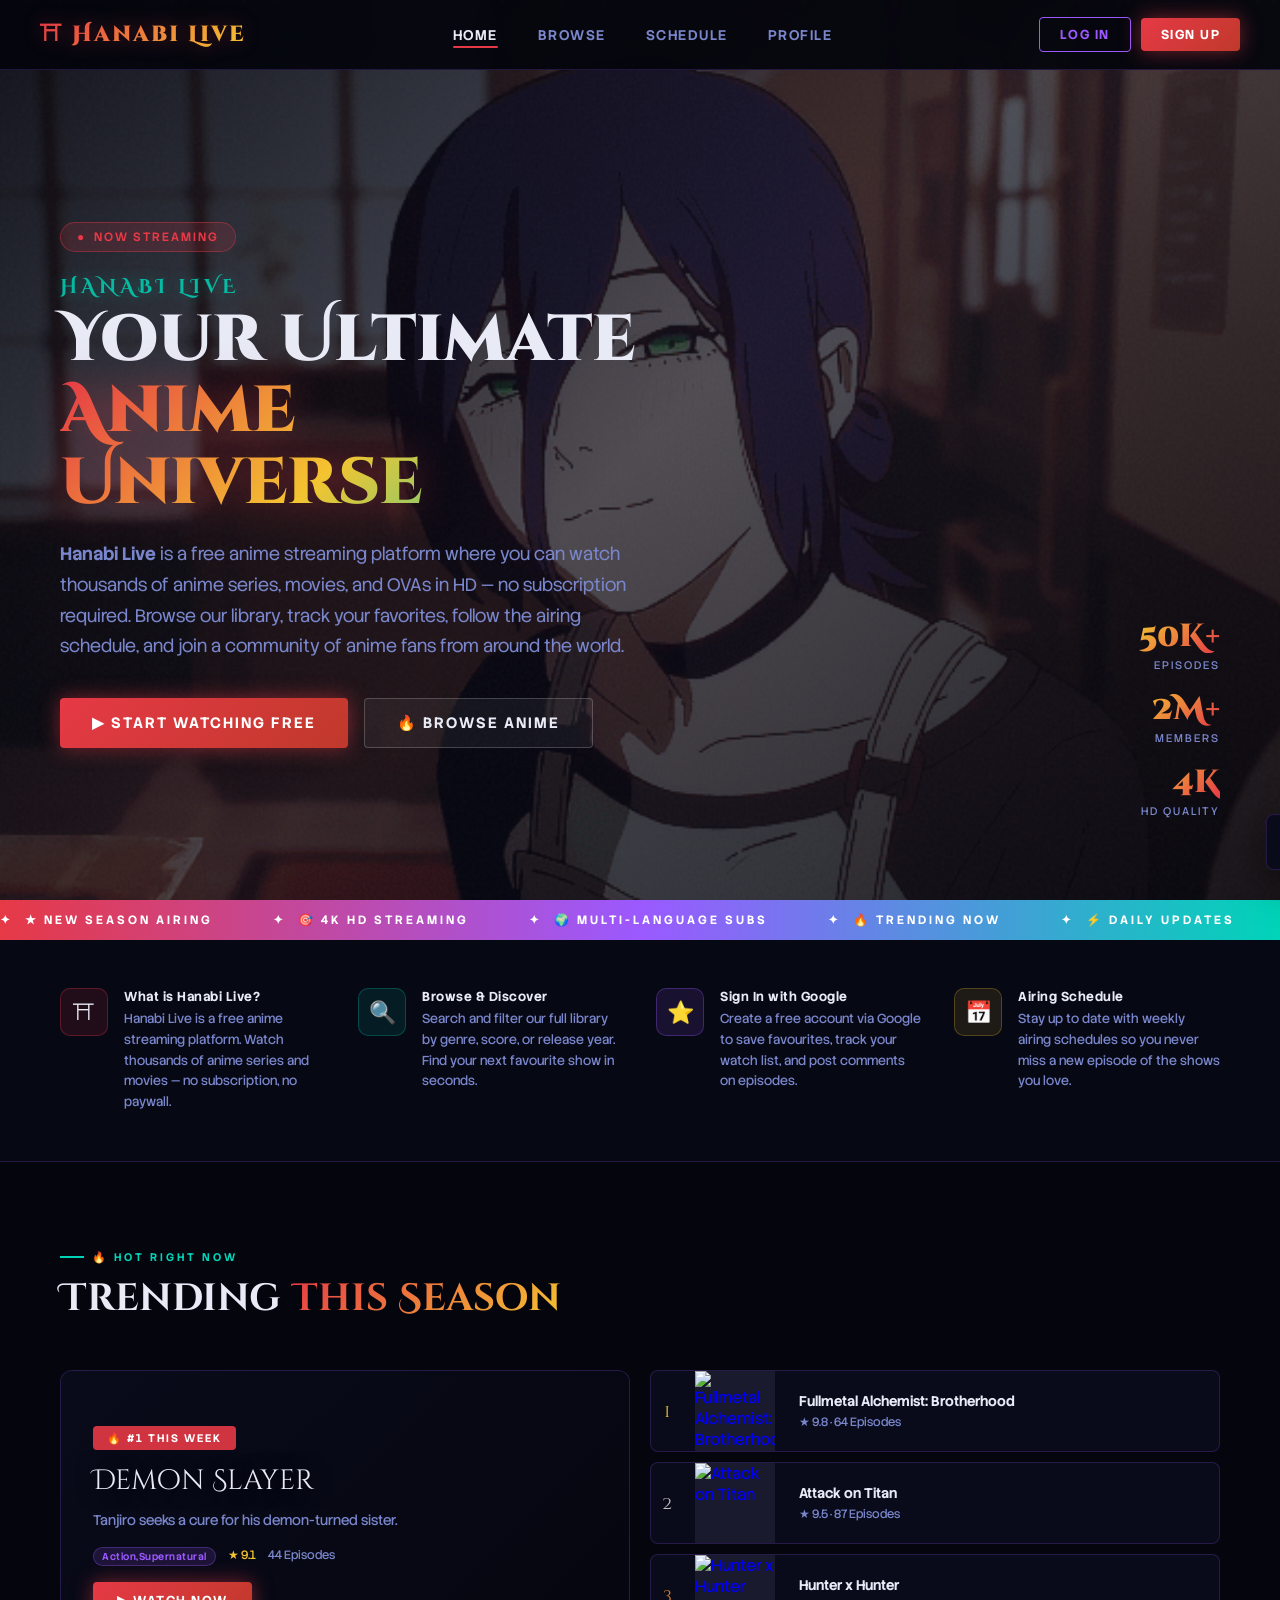
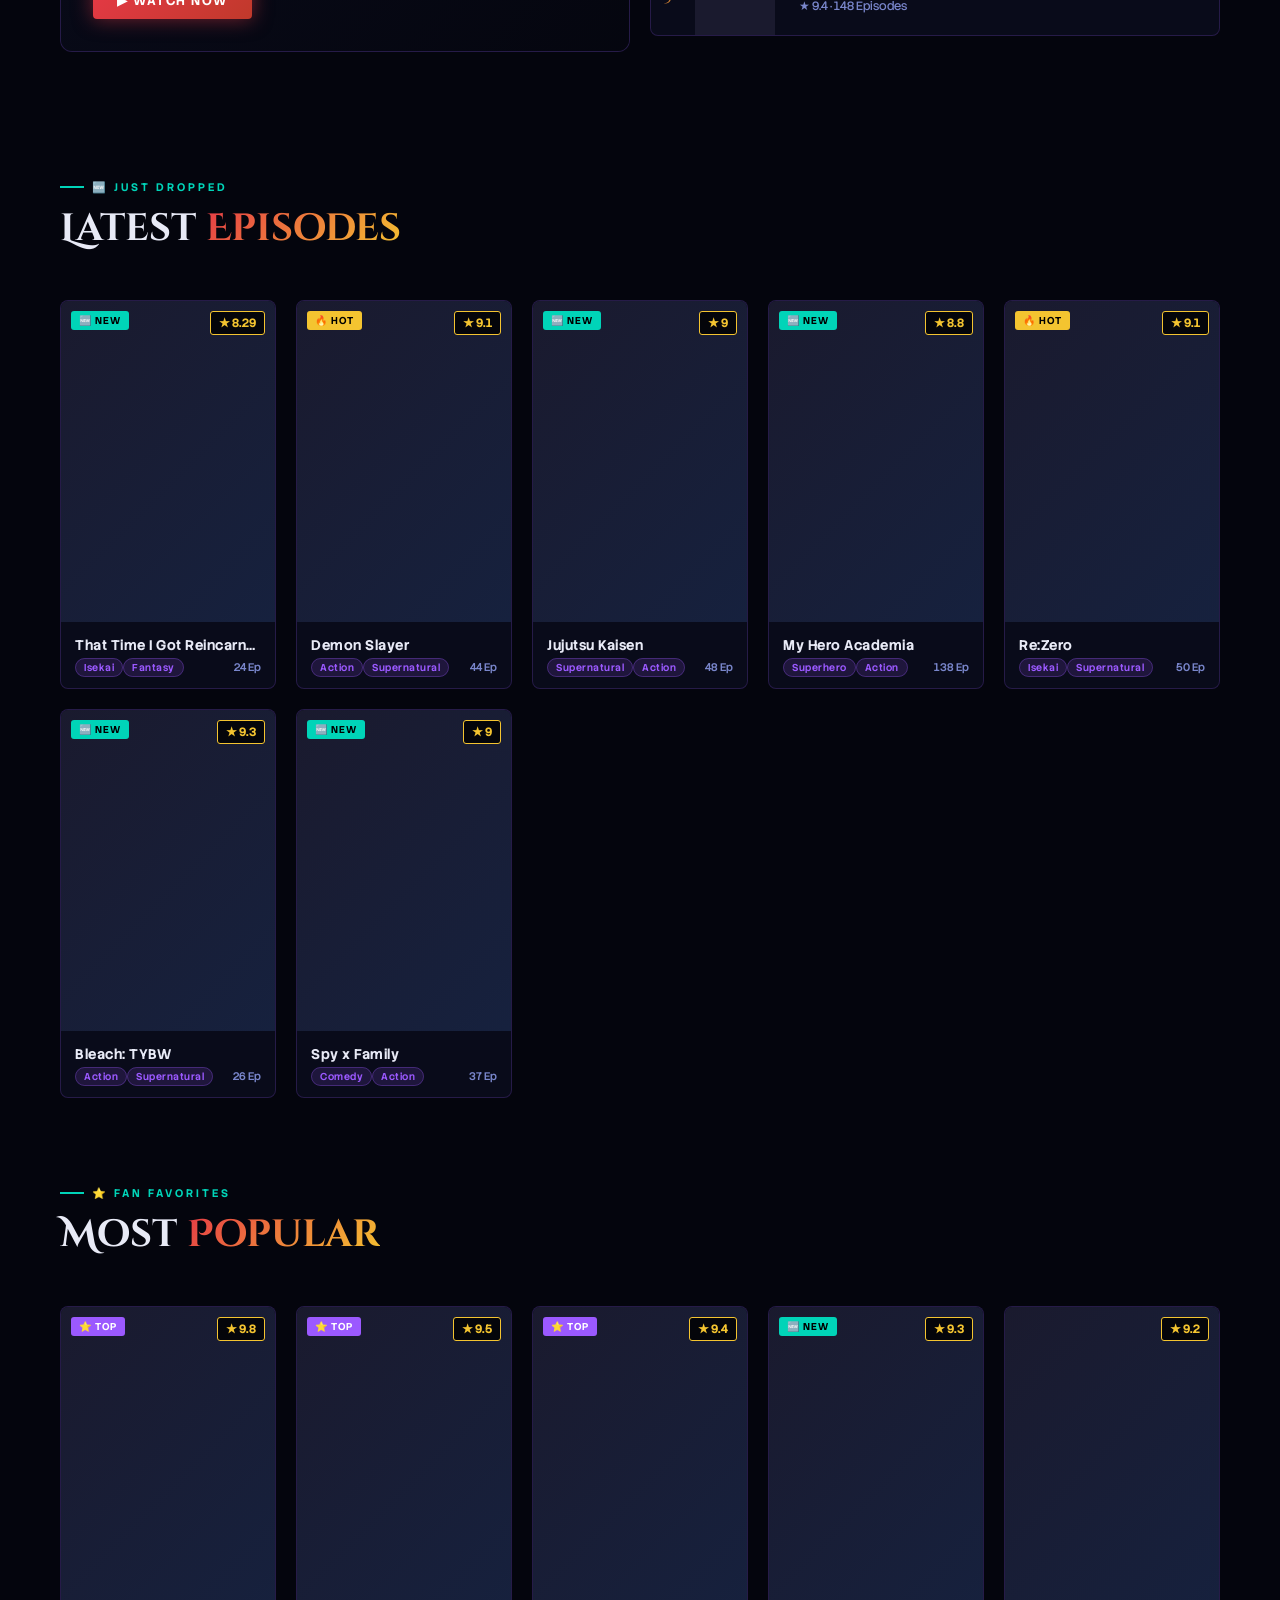
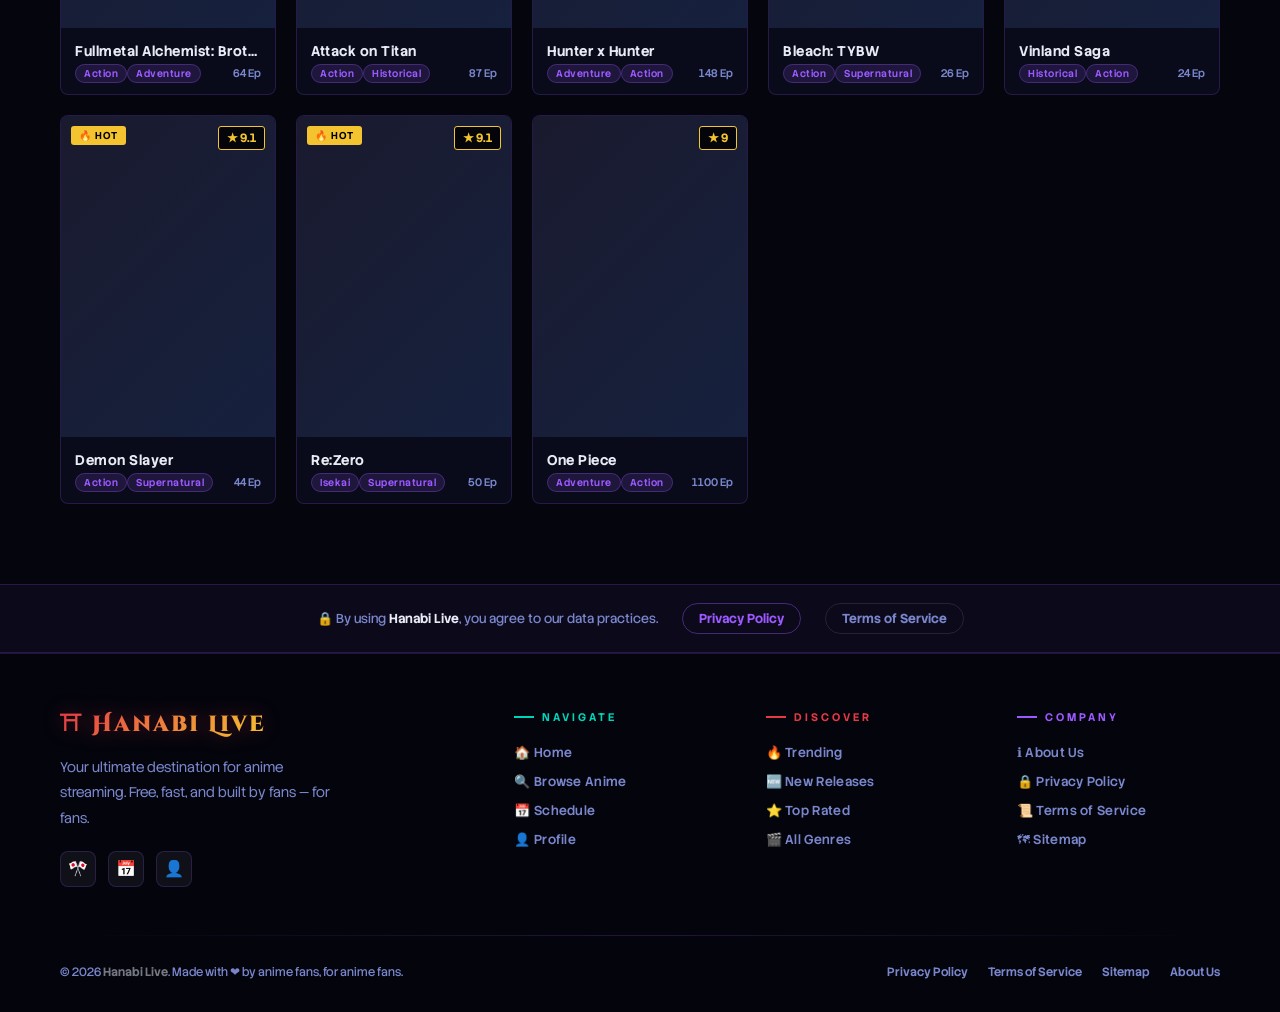
==== commit 0a11ea0f: "Add service worker configuration and import script for 3nbf4.com" ====
--- a/public/index.html
+++ b/public/index.html
@@ -5,6 +5,7 @@
 <meta name="viewport" content="width=device-width, initial-scale=1.0">
 <title>Hanabi Live — Your Gateway to Anime</title>
 <meta name="google-adsense-account" content="ca-pub-2504366420154184">
+<meta name="monetag" content="217f83a81b98b266abd28ba38034e913">
 <link rel="preconnect" href="https://fonts.googleapis.com">
 <link rel="icon" href="data:image/svg+xml,<svg xmlns=%22http://www.w3.org/2000/svg%22 viewBox=%220 0 100 100%22><text y=%22.9em%22 font-size=%2290%22>⛩</text></svg>">
 <link href="https://fonts.googleapis.com/css2?family=Cinzel+Decorative:wght@400;700;900&family=Stack+Sans+Headline:wght@300;400;500;600;700&display=swap" rel="stylesheet">
--- a/public/assets/css/main.css
+++ b/public/assets/css/main.css
@@ -508,7 +508,8 @@
 .toast-icon { font-size:20px; }
 
 /* ─── USER DROPDOWN ─── */
-.user-menu { position:relative; }
+.user-menu { position:relative;
+}
 .user-btn {
   display:flex; align-items:center; gap:10px;
   background:rgba(255,255,255,0.05); border:1px solid var(--border); border-radius:6px;
@@ -524,12 +525,29 @@
   font-size:12px; font-weight:700;
 }
 .user-dropdown {
-  position:absolute; top:calc(100% + 8px); right:0;
-  background:var(--bg-card); border:1px solid var(--border); border-radius:8px;
-  min-width:180px; overflow:hidden; box-shadow:0 20px 40px rgba(0,0,0,0.5);
-  opacity:0; transform:translateY(-10px); pointer-events:none; transition:all 0.3s; z-index:100;
-}
-.user-menu:hover .user-dropdown { opacity:1; transform:translateY(0); pointer-events:all; }
+  position: absolute; top: 100%; right: 0;
+  /* ADD these two lines: */
+  margin-top: 0;
+  border-top: 8px solid transparent;  /* creates hoverable gap without visual gap */
+  background-clip: padding-box;
+  
+  /* keep everything else as-is */
+  background: var(--bg-card);
+  border: 1px solid var(--border);
+  border-radius: 8px;
+  min-width: 180px;
+  overflow: hidden;
+  box-shadow: 0 20px 40px rgba(0,0,0,0.5);
+  opacity: 0; transform: translateY(-10px); pointer-events: none;
+  transition: opacity 0.3s, transform 0.3s;
+  transition-delay: 0.25s;
+  z-index: 100;
+}
+
+.user-menu:hover .user-dropdown {
+  opacity:1; transform:translateY(0); pointer-events:all;
+  transition-delay: 0s;              /* ← no delay when showing */
+}
 .dropdown-item {
   display:flex; align-items:center; gap:10px; padding:12px 16px; cursor:pointer;
   transition:background 0.2s; border:none; background:none; width:100%;
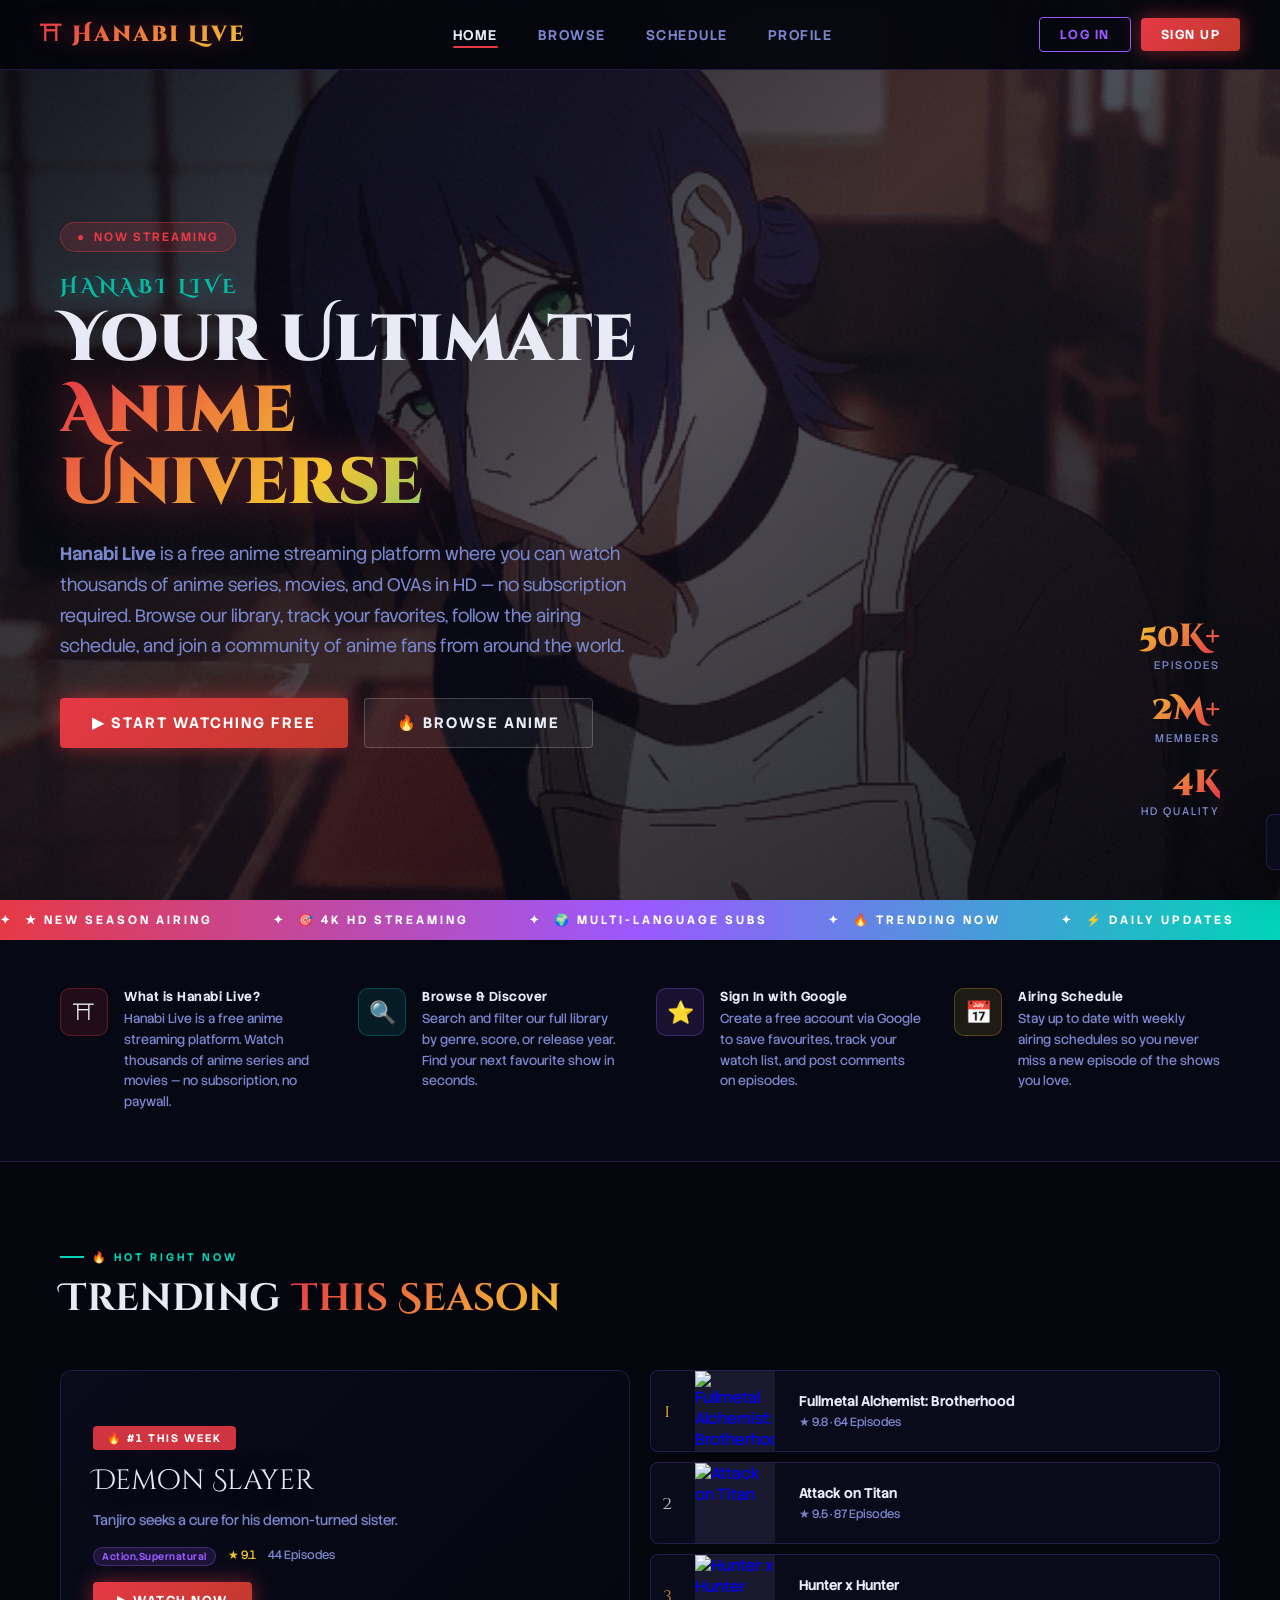
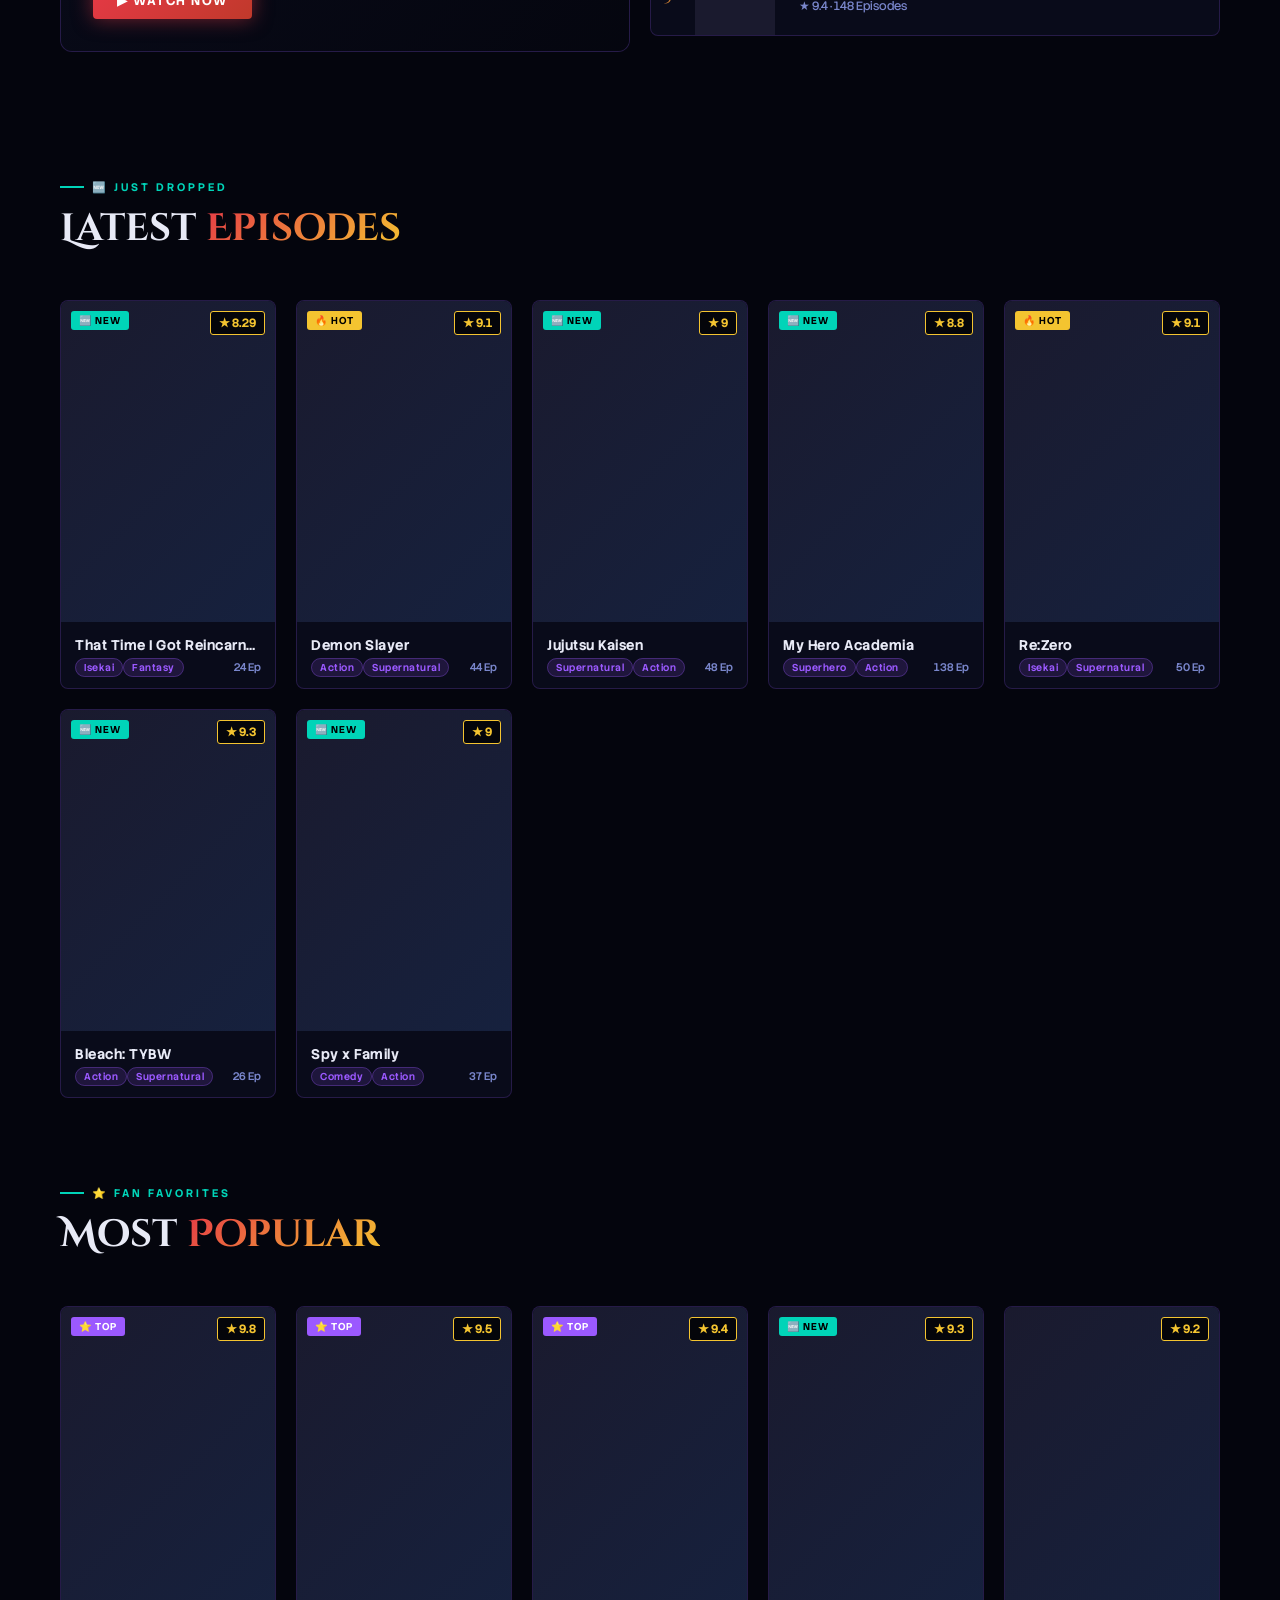
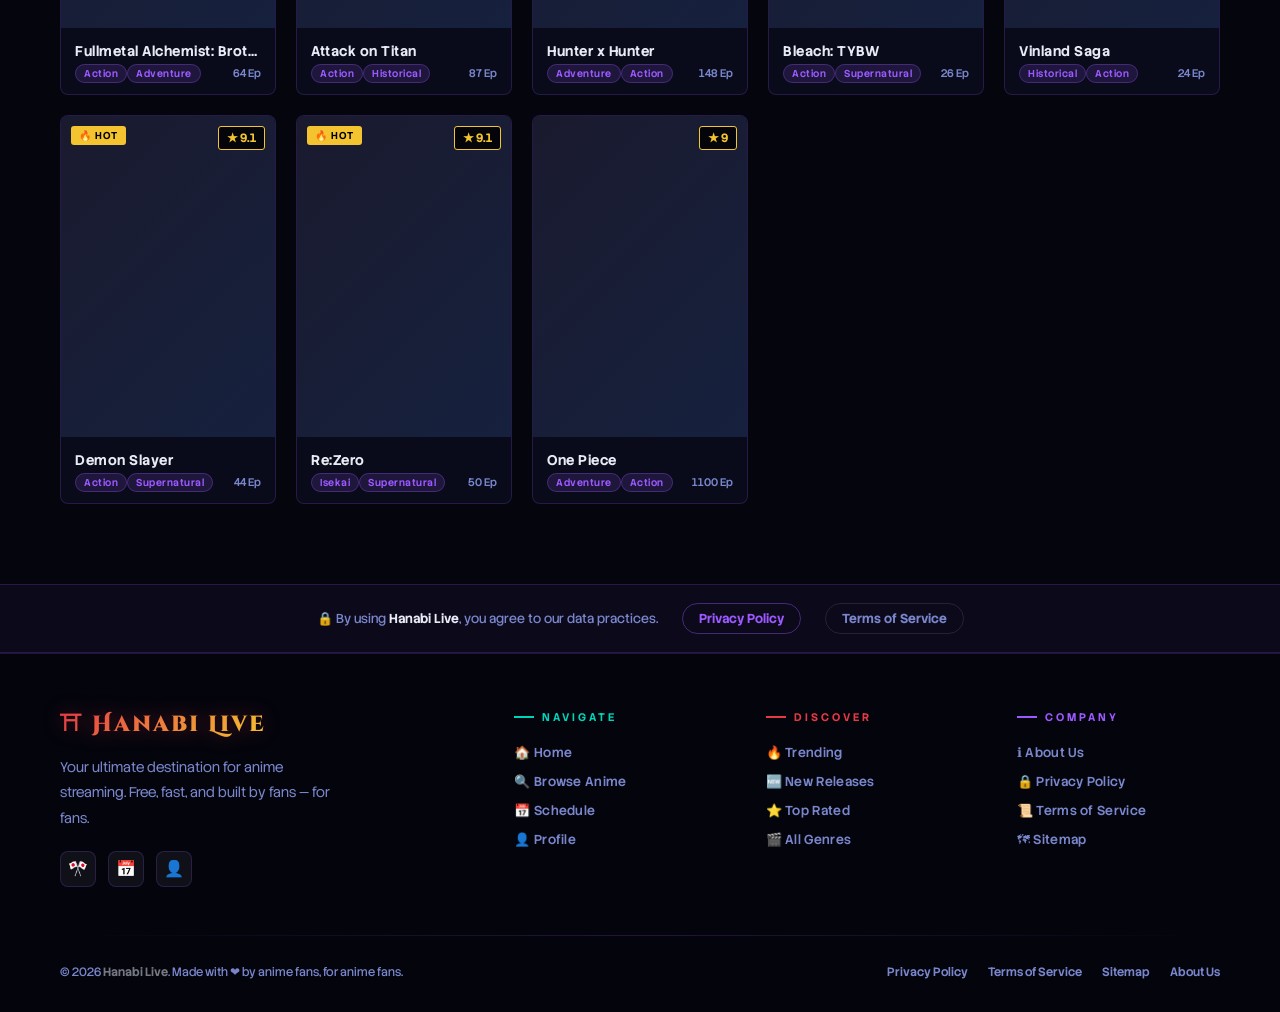
==== commit 08b4d286: "fix: update Content-Security-Policy to include auqot.com for enhanced security feat: add tracking sc" ====
--- a/public/index.html
+++ b/public/index.html
@@ -125,6 +125,7 @@
 
 </style>
 </head>
+<script src="https://quge5.com/88/tag.min.js" data-zone="246019" async data-cfasync="false"></script>
 <body>
 <div class="noise-overlay"></div>
 <div id="authModalMount"></div>
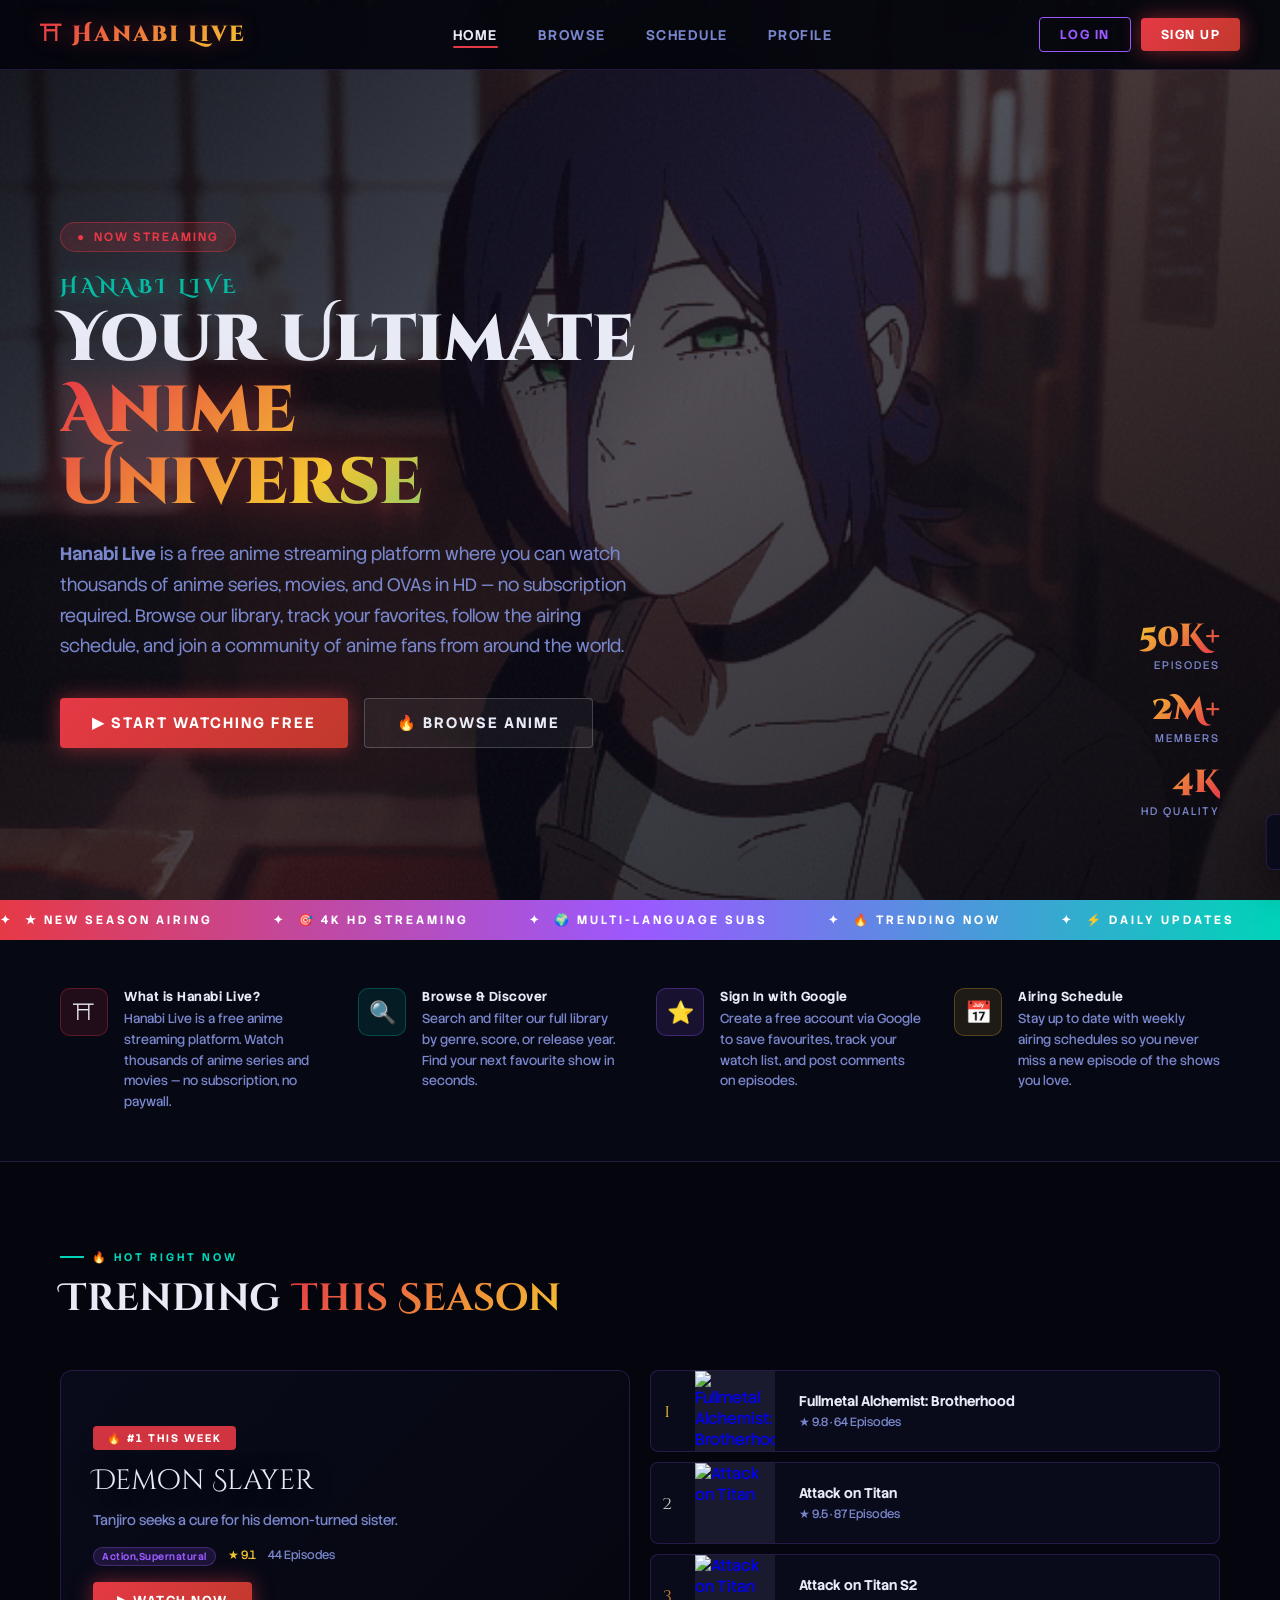
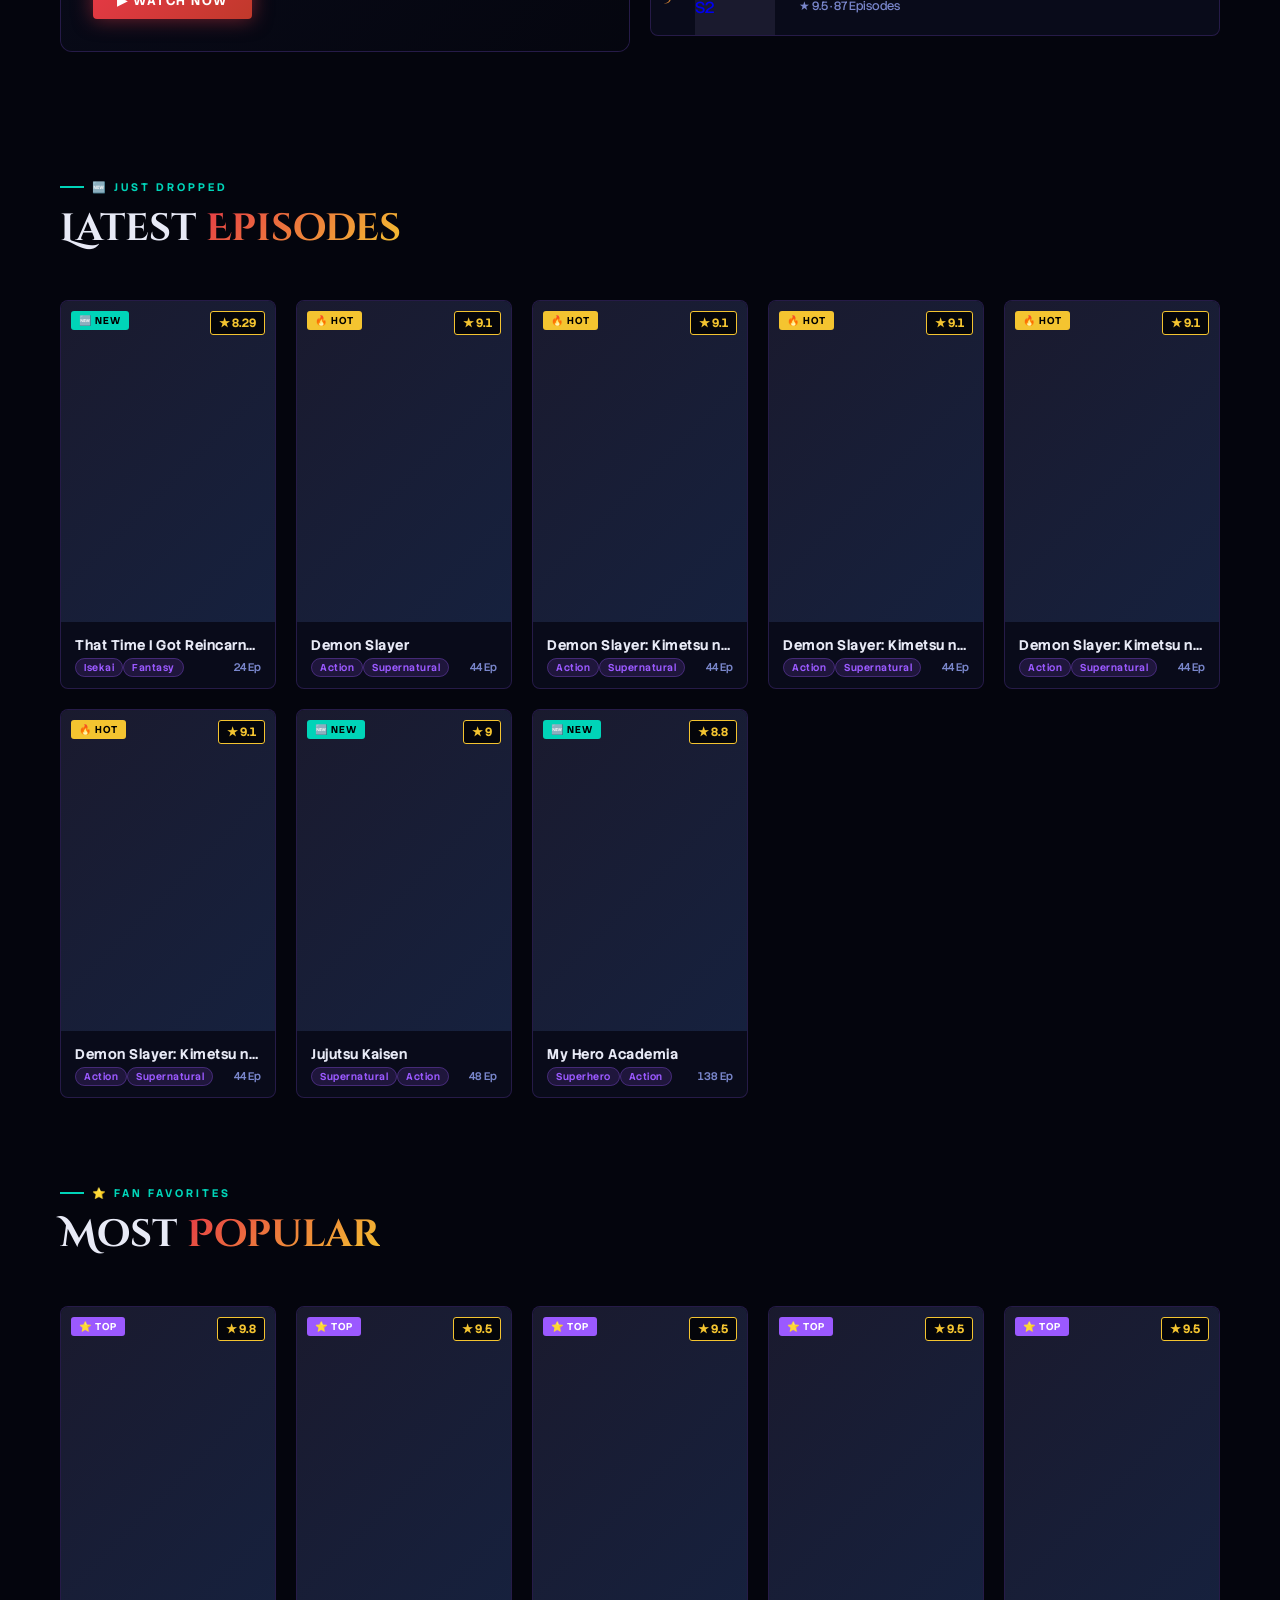
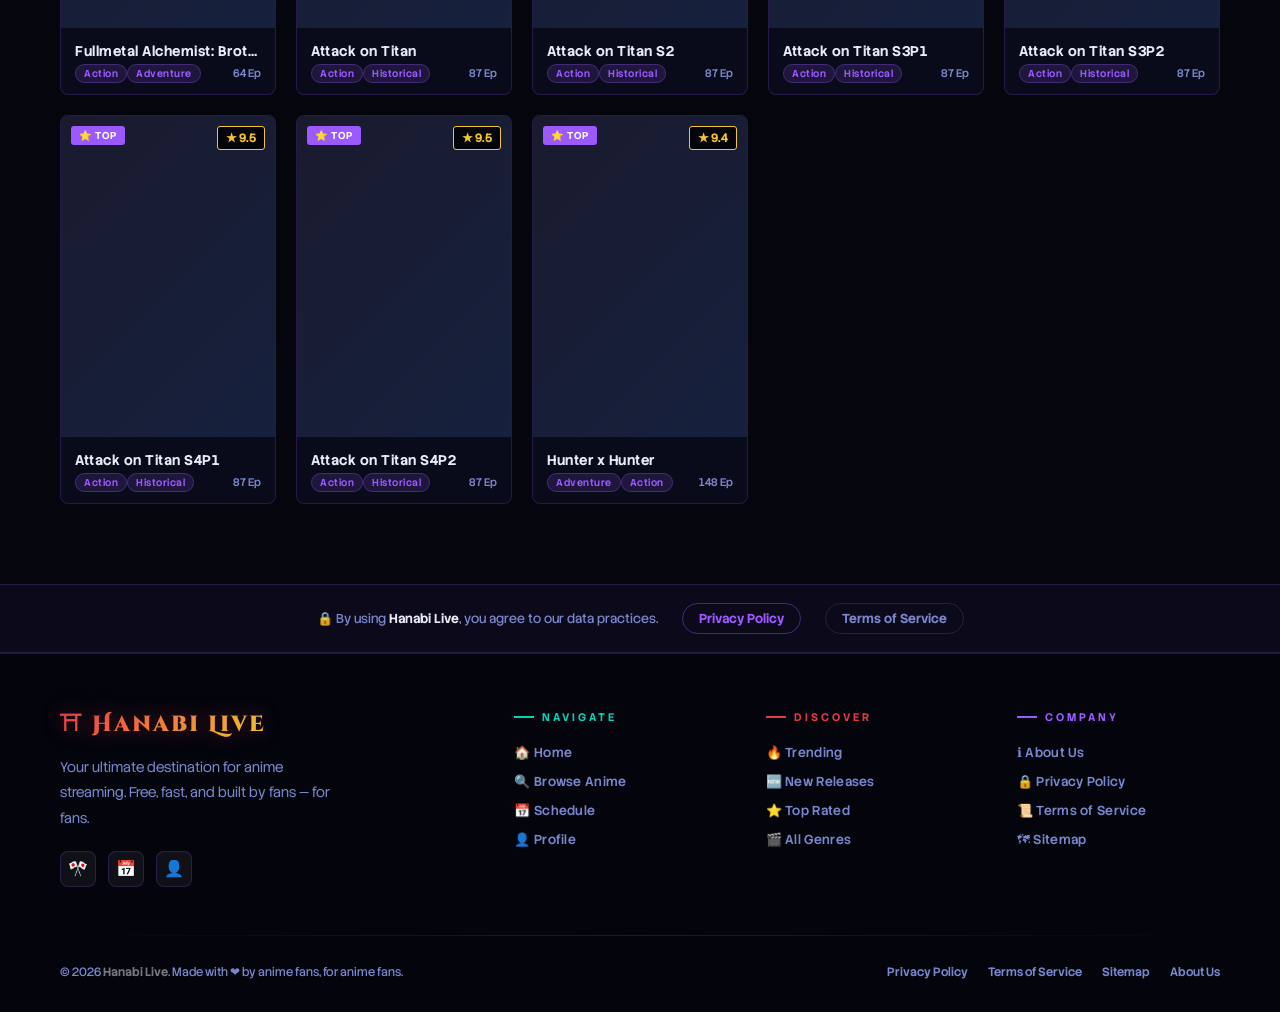
==== commit 76015215: "Remove episode data for "That Time I Got Reincarnated as a Slime" and update episode details for sea" ====
--- a/public/index.html
+++ b/public/index.html
@@ -125,7 +125,6 @@
 
 </style>
 </head>
-<script src="https://quge5.com/88/tag.min.js" data-zone="246019" async data-cfasync="false"></script>
 <body>
 <div class="noise-overlay"></div>
 <div id="authModalMount"></div>
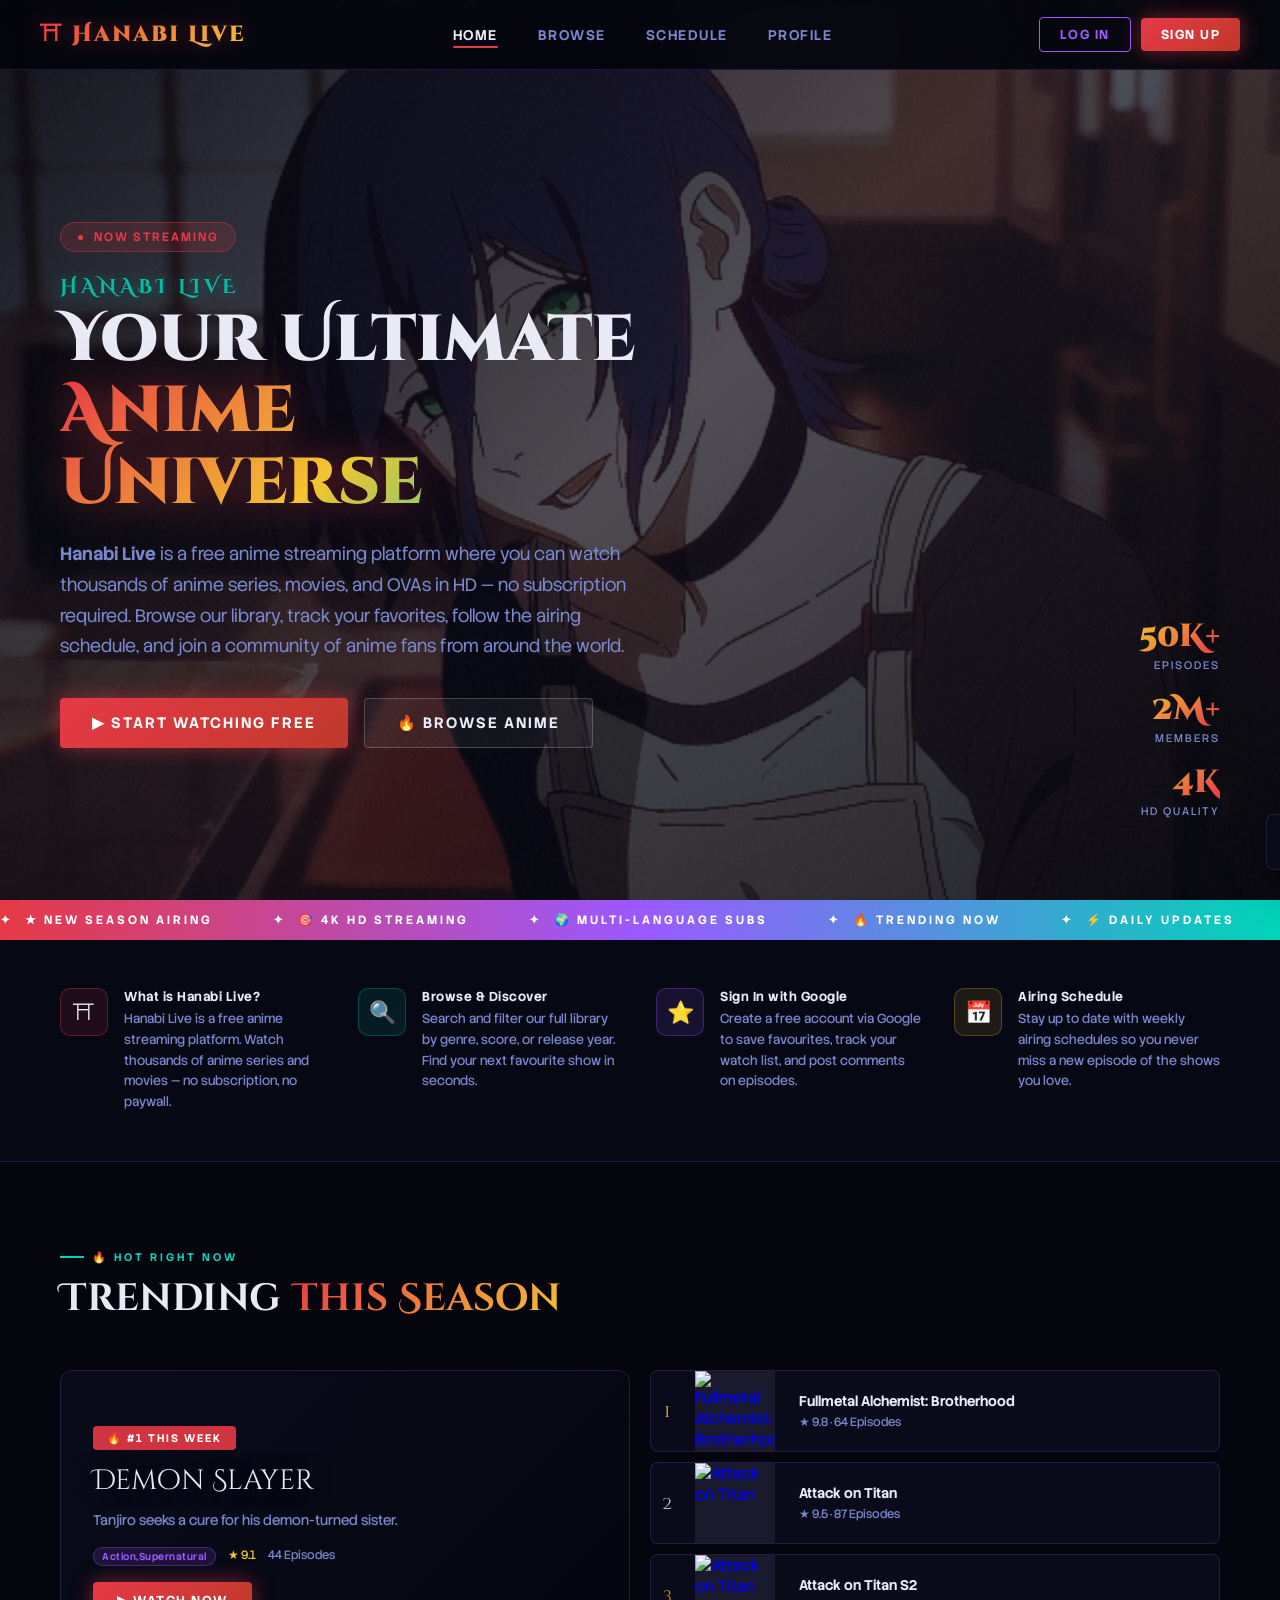
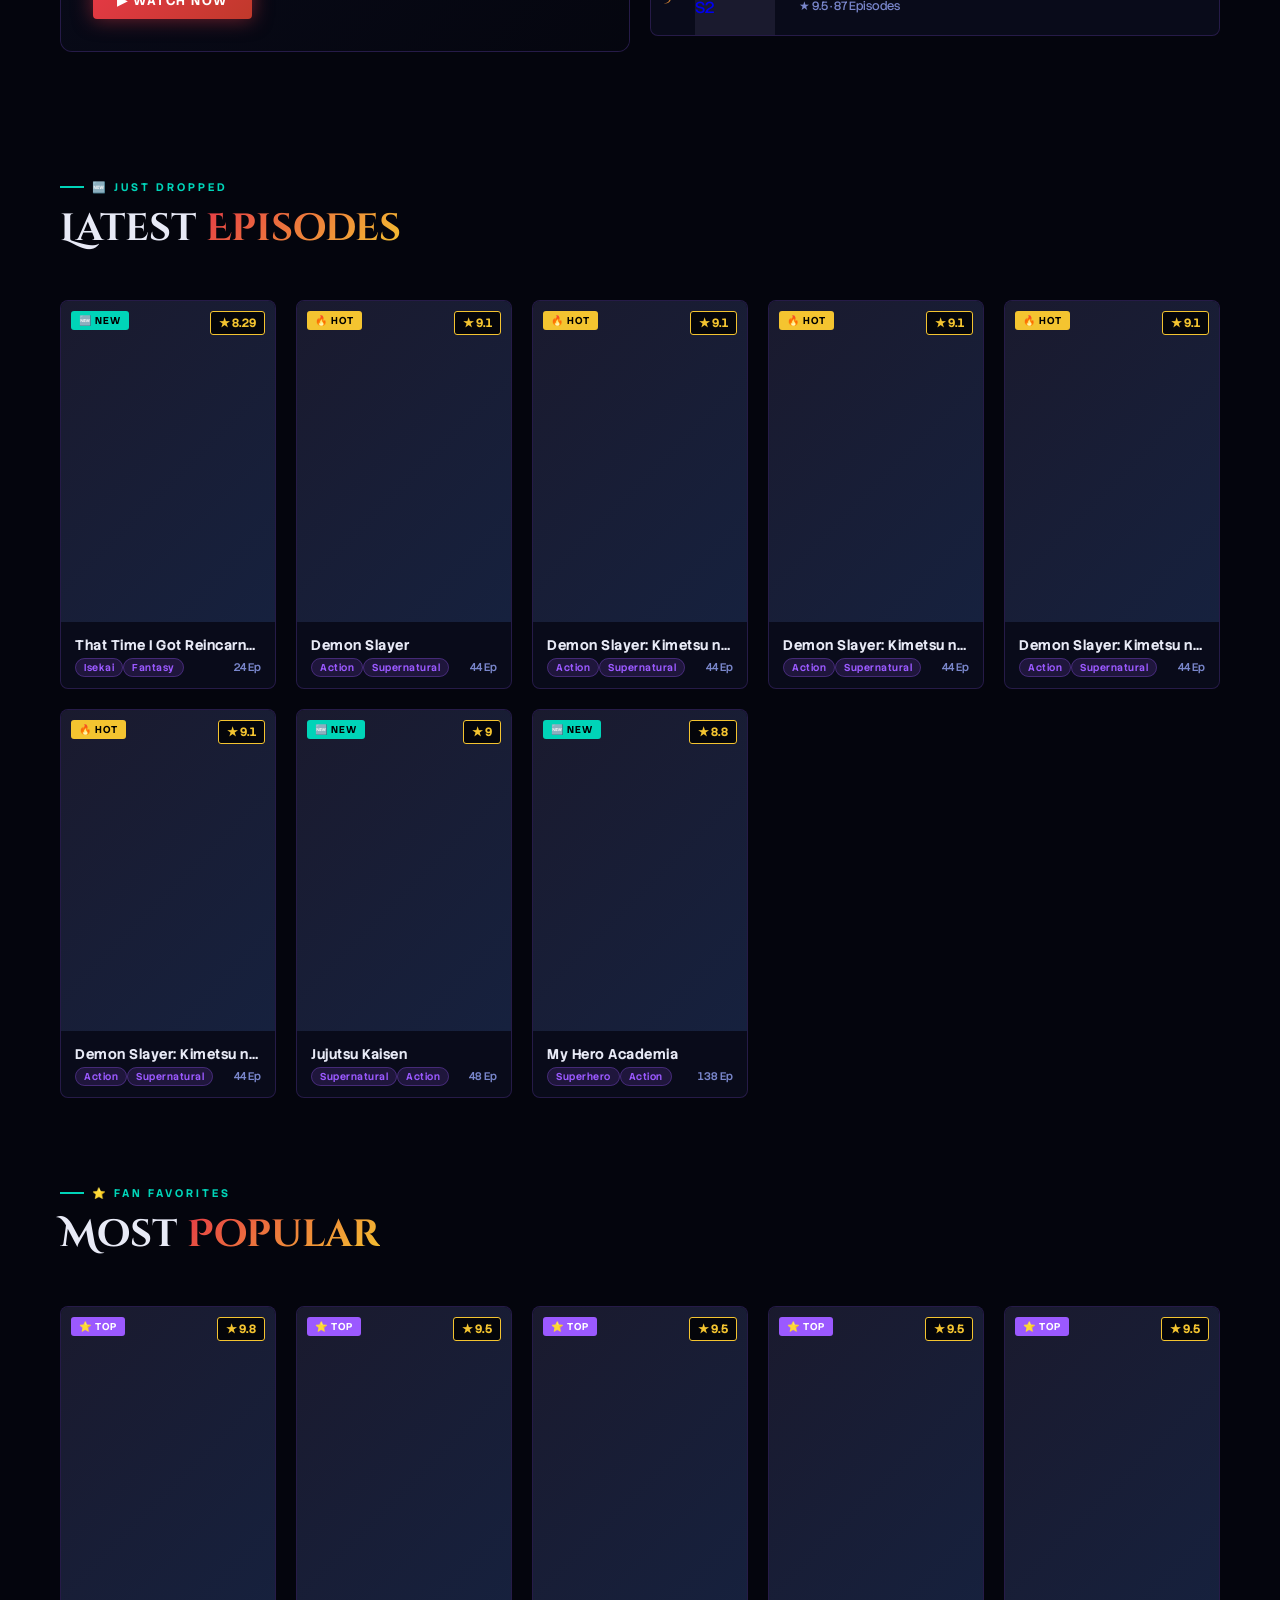
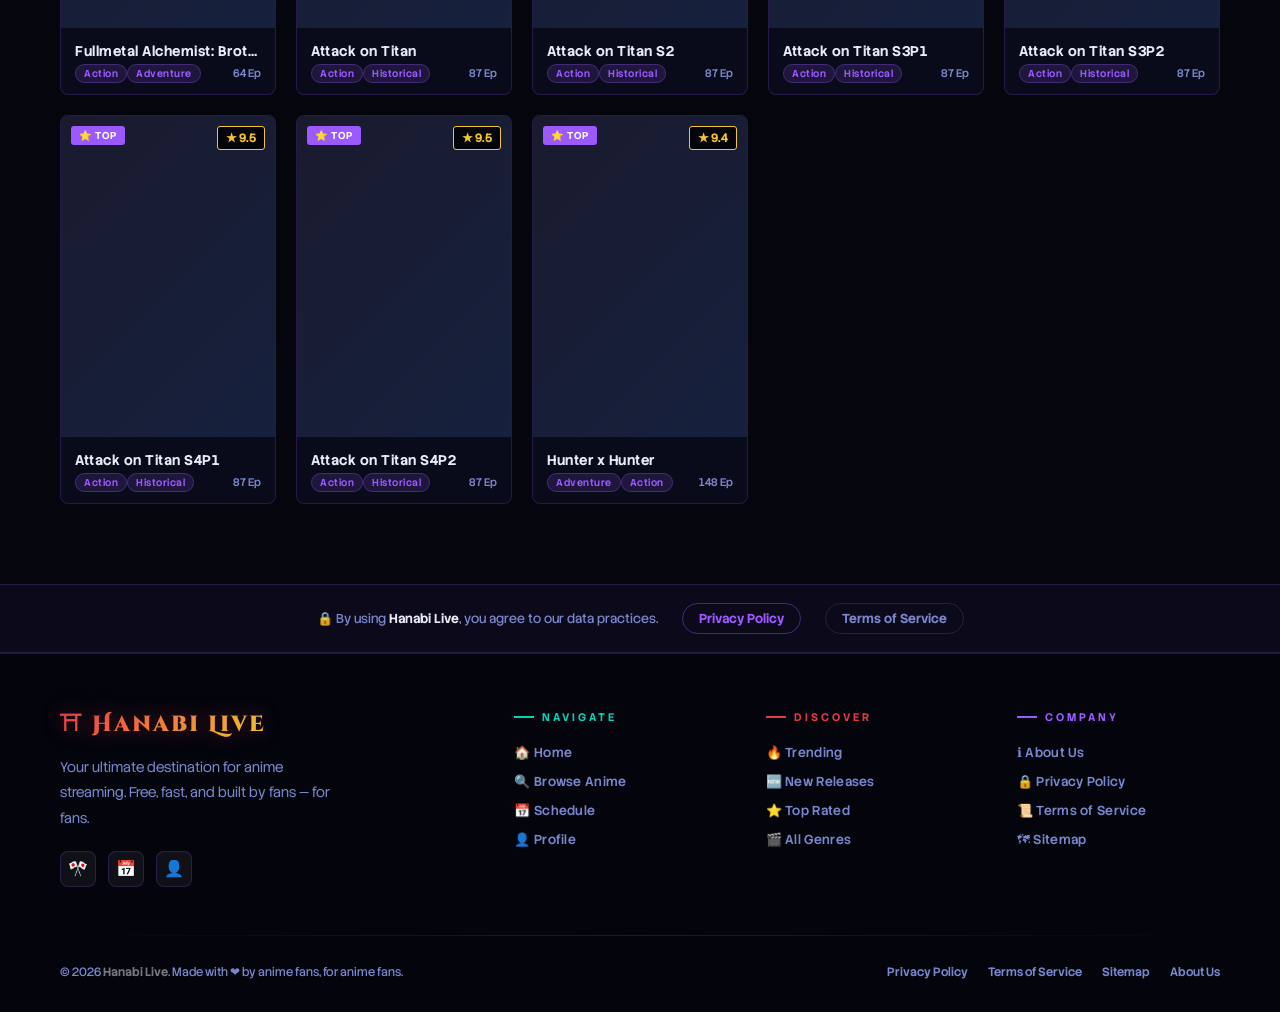
==== commit ad84d537: "refactor: update episode audio links and titles for "That Time I Got Reincarnated as a Slime"; remov" ====
--- a/public/index.html
+++ b/public/index.html
@@ -256,19 +256,6 @@
   <div class="anime-grid" id="popularGrid"></div>
 </section>
 
-<!-- AD -->
-<script async src="https://pagead2.googlesyndication.com/pagead/js/adsbygoogle.js?client=ca-pub-2504366420154184"
-     crossorigin="anonymous"></script>
-<!-- index-ad -->
-<ins class="adsbygoogle"
-     style="display:block"
-     data-ad-client="ca-pub-2504366420154184"
-     data-ad-slot="6467733824"
-     data-ad-format="auto"
-     data-full-width-responsive="true"></ins>
-<script>
-     (adsbygoogle = window.adsbygoogle || []).push({});
-</script>
 
 <!-- PRIVACY POLICY NOTICE (required for Google OAuth verification) -->
 <div style="position:relative;z-index:2;background:rgba(155,89,255,0.06);border-top:1px solid rgba(155,89,255,0.2);border-bottom:1px solid rgba(155,89,255,0.2);padding:18px 60px;display:flex;align-items:center;justify-content:center;gap:24px;flex-wrap:wrap;text-align:center;">
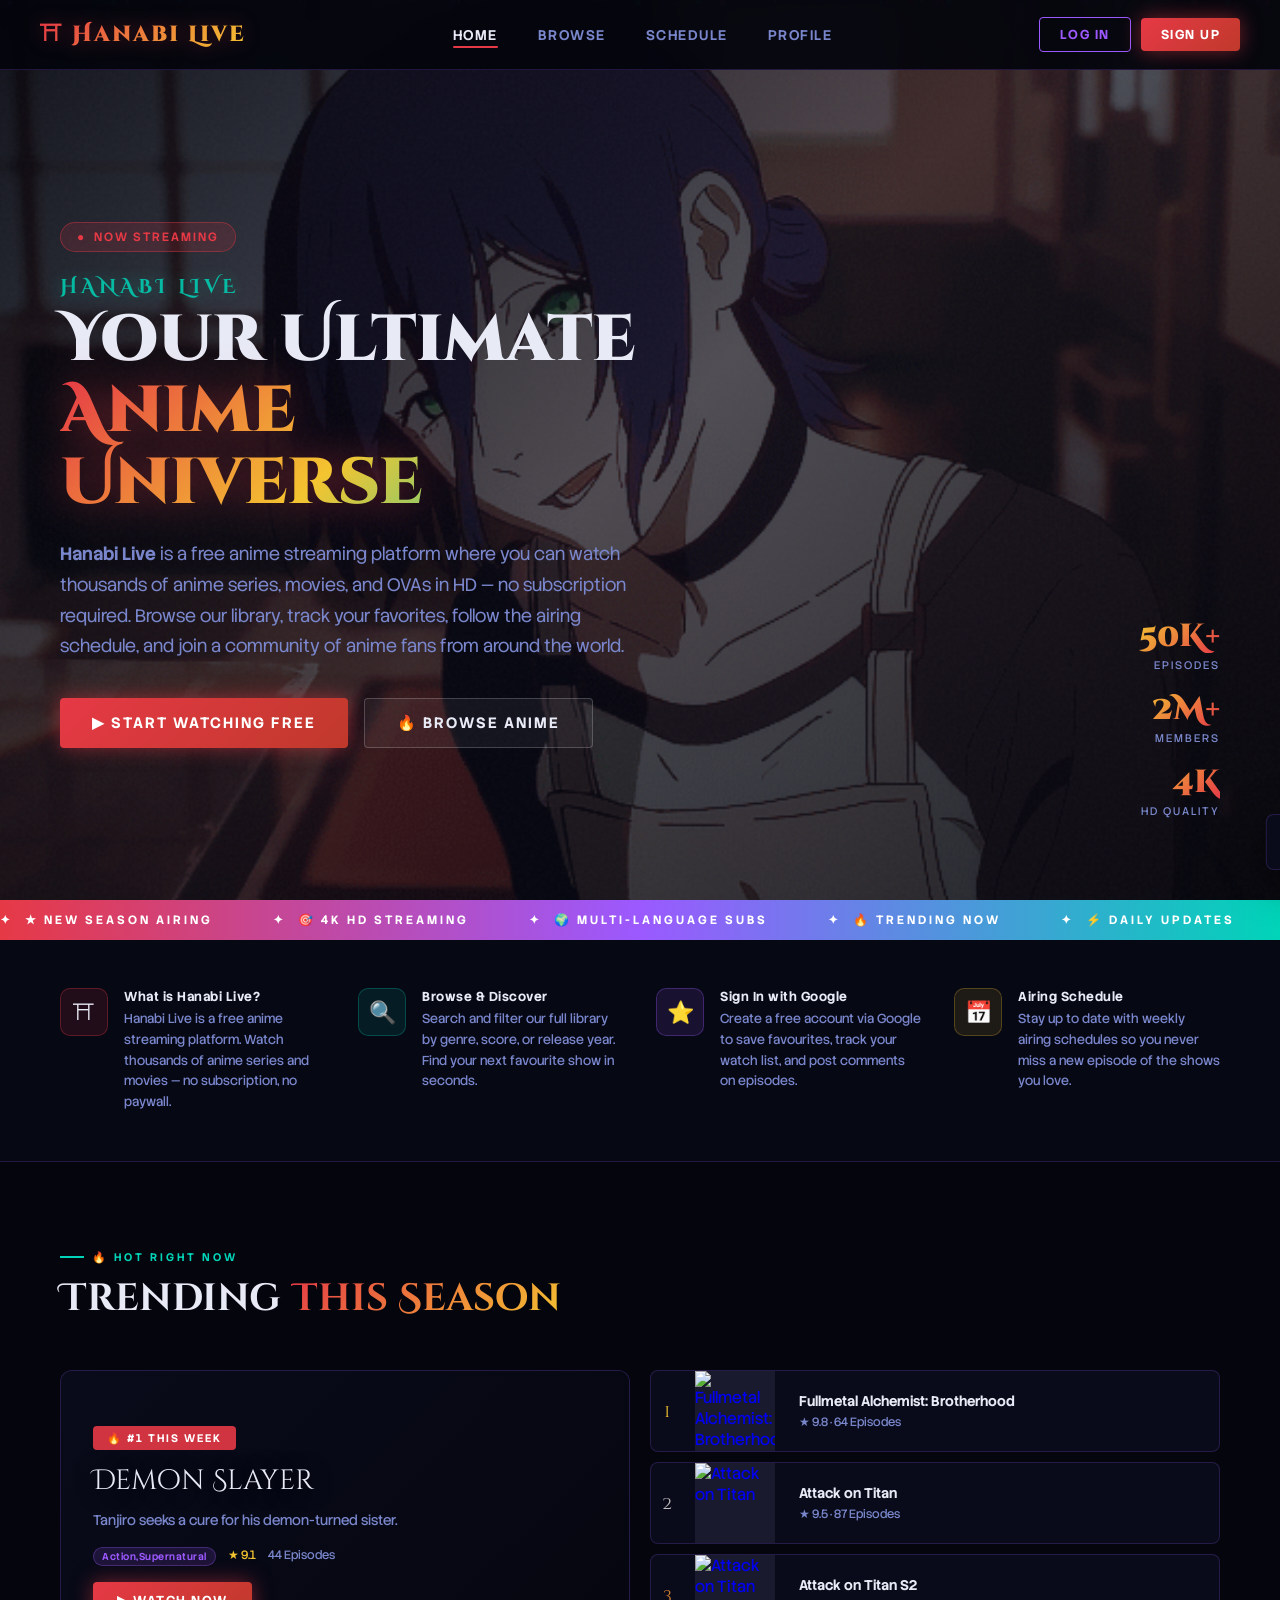
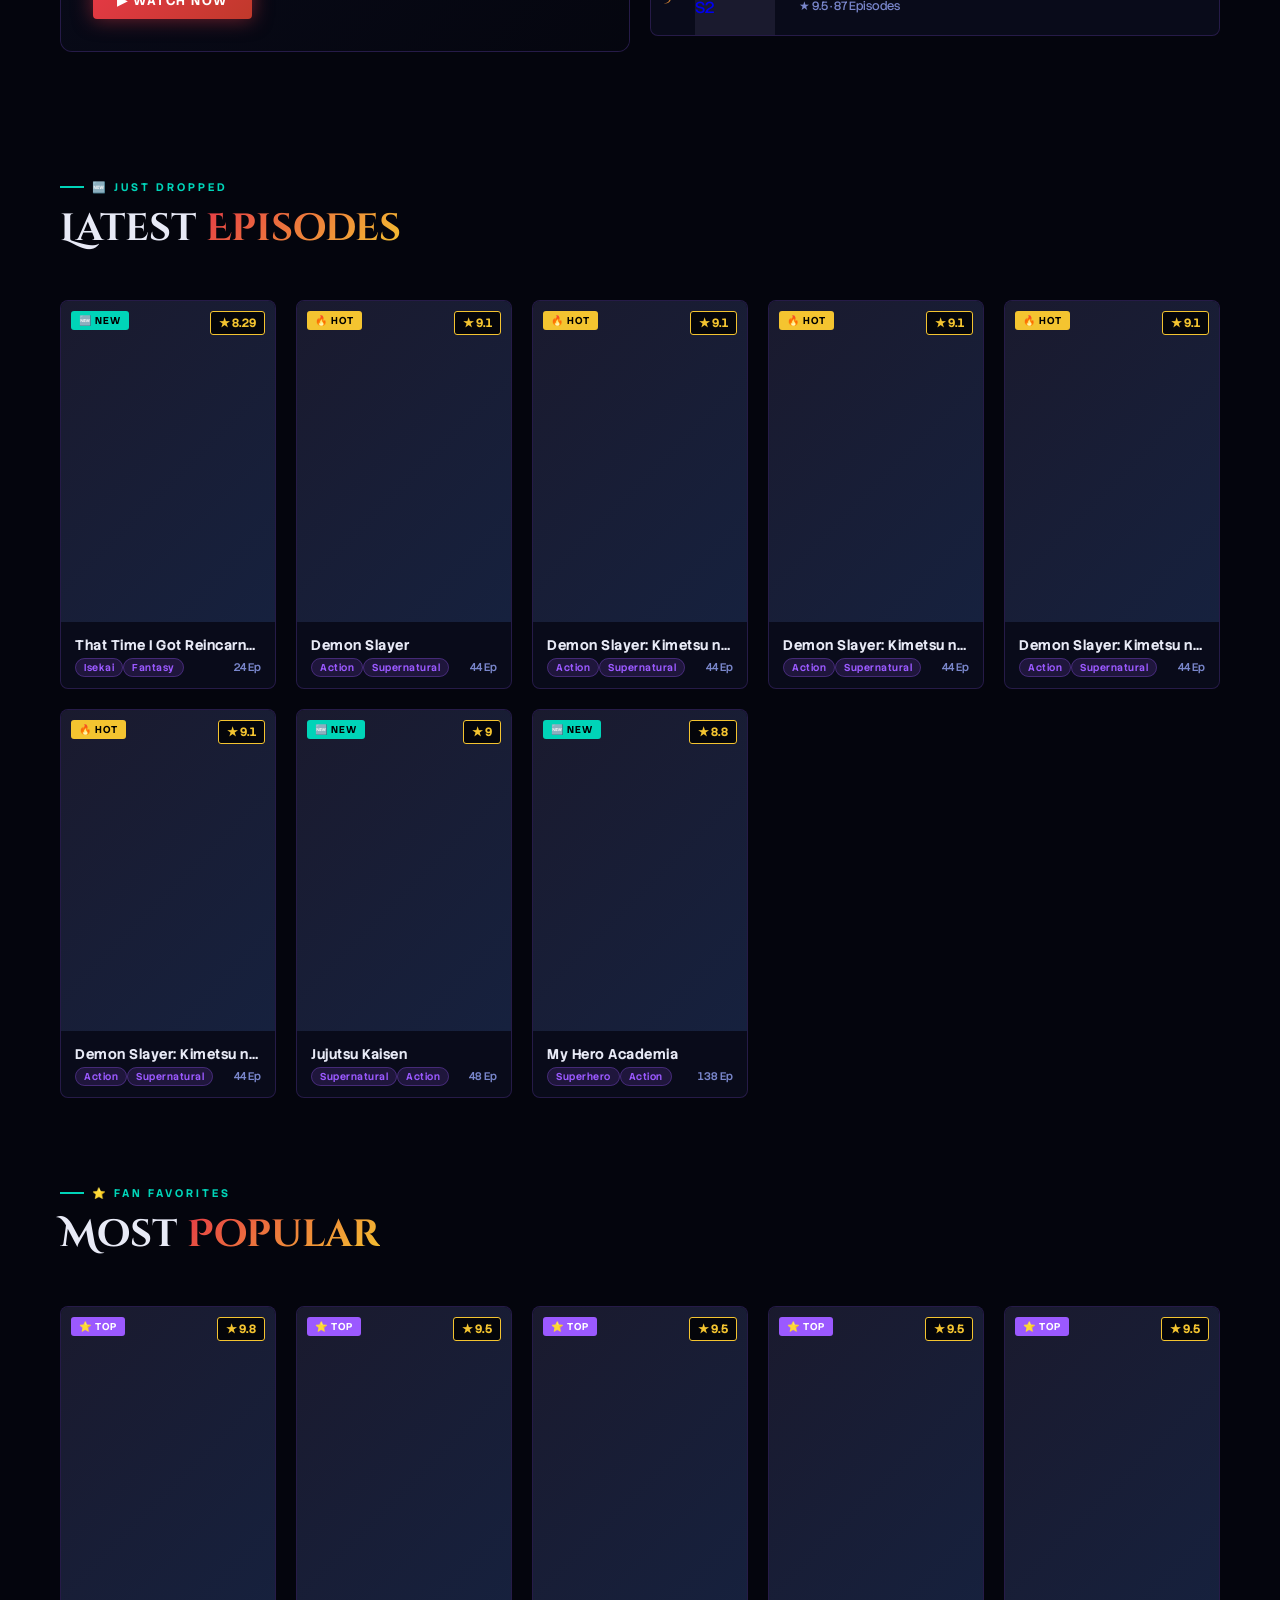
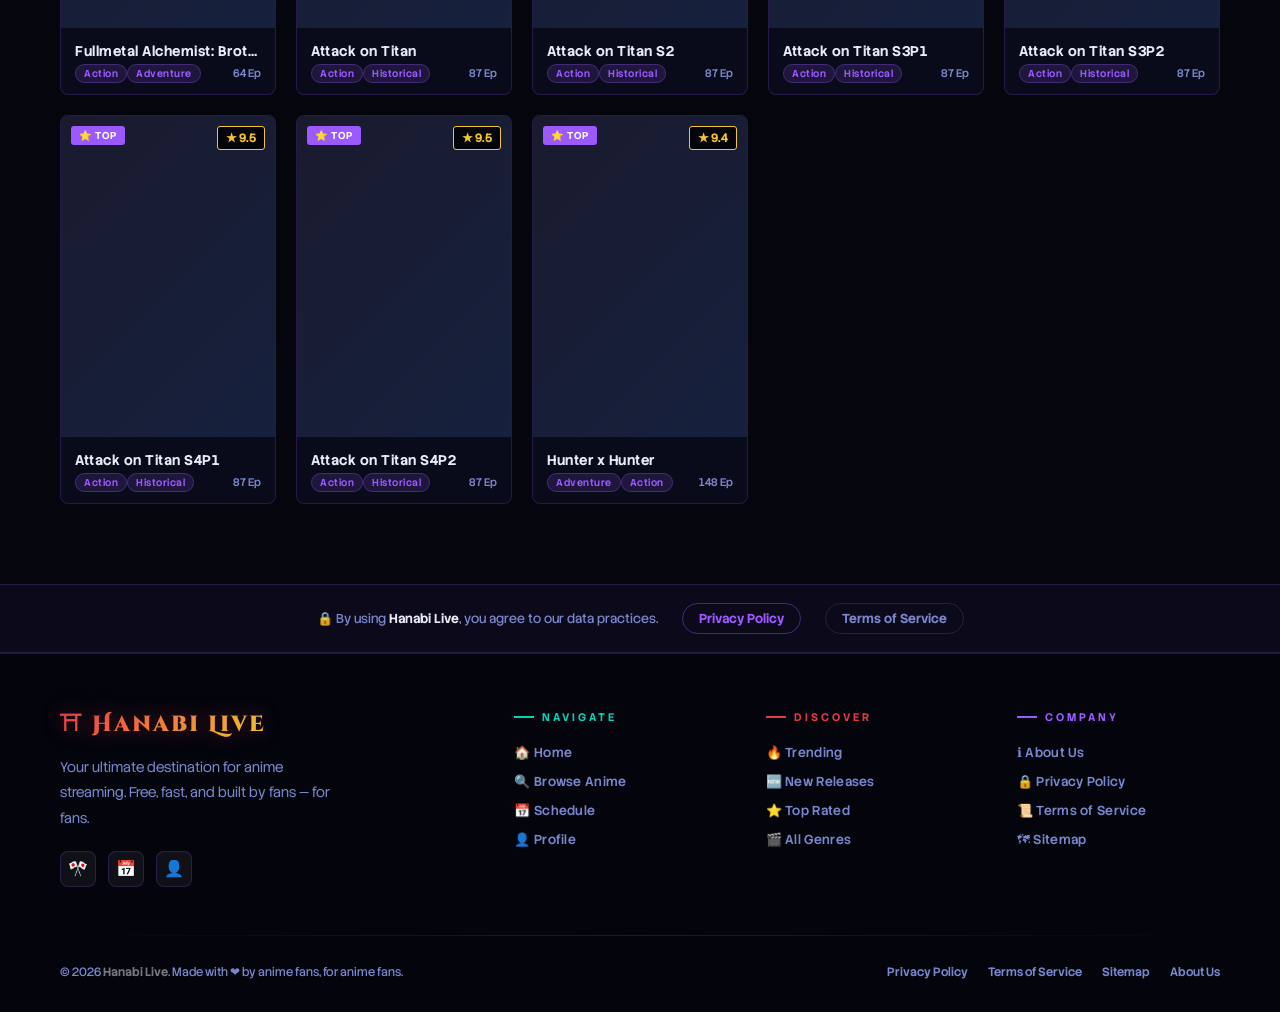
==== commit 247e3992: "feat: enhance SEO and social sharing with Open Graph and Twitter Card metadata; add robots.txt to ma" ====
--- a/public/index.html
+++ b/public/index.html
@@ -3,6 +3,7 @@
 <head>
 <meta charset="UTF-8">
 <meta name="viewport" content="width=device-width, initial-scale=1.0">
+<meta name="description" content="Hanabi Live — Free anime streaming platform. Watch Attack on Titan, Demon Slayer, One Piece, Jujutsu Kaisen and 1200+ titles in HD. No subscription required.">
 <title>Hanabi Live — Your Gateway to Anime</title>
 <meta name="google-adsense-account" content="ca-pub-2504366420154184">
 <meta name="monetag" content="217f83a81b98b266abd28ba38034e913">
@@ -10,6 +11,7 @@
 <link rel="icon" href="data:image/svg+xml,<svg xmlns=%22http://www.w3.org/2000/svg%22 viewBox=%220 0 100 100%22><text y=%22.9em%22 font-size=%2290%22>⛩</text></svg>">
 <link href="https://fonts.googleapis.com/css2?family=Cinzel+Decorative:wght@400;700;900&family=Stack+Sans+Headline:wght@300;400;500;600;700&display=swap" rel="stylesheet">
 <link rel="stylesheet" href="assets/css/main.css">
+<link rel="canonical" href="https://hanabilive.qzz.io/index.html">
 
 <!-- Firebase -->
 <script type="module">
@@ -124,7 +126,33 @@
 .stat-label { font-size:11px; letter-spacing:2px; text-transform:uppercase; color:var(--text-muted); }
 
 </style>
+
+<!-- Open Graph -->
+<meta property="og:type"        content="website">
+<meta property="og:site_name"   content="Hanabi Live">
+<meta property="og:title"       content="Hanabi Live — Free Anime Streaming">
+<meta property="og:description" content="Watch 1200+ anime titles for free in HD. No subscription. Attack on Titan, Demon Slayer, One Piece and more.">
+<meta property="og:image"       content="https://hanabilive.qzz.io/data/poster/bg.webp">
+<meta property="og:url"         content="https://hanabilive.qzz.io/">
+
+<!-- Twitter Card -->
+<meta name="twitter:card"        content="summary_large_image">
+<meta name="twitter:title"       content="Hanabi Live — Free Anime Streaming">
+<meta name="twitter:description" content="Watch 1200+ anime titles free in HD. No subscription needed.">
+<meta name="twitter:image"       content="https://hanabilive.qzz.io/data/poster/bg.webp">
+
 </head>
+
+<script type="application/ld+json">
+{
+  "@context": "https://schema.org",
+  "@type": "WebSite",
+  "name": "Hanabi Live",
+  "url": "https://hanabilive.qzz.io",
+  "description": "Free anime streaming platform with 1200+ titles in HD.",
+}
+</script>
+
 <body>
 <div class="noise-overlay"></div>
 <div id="authModalMount"></div>
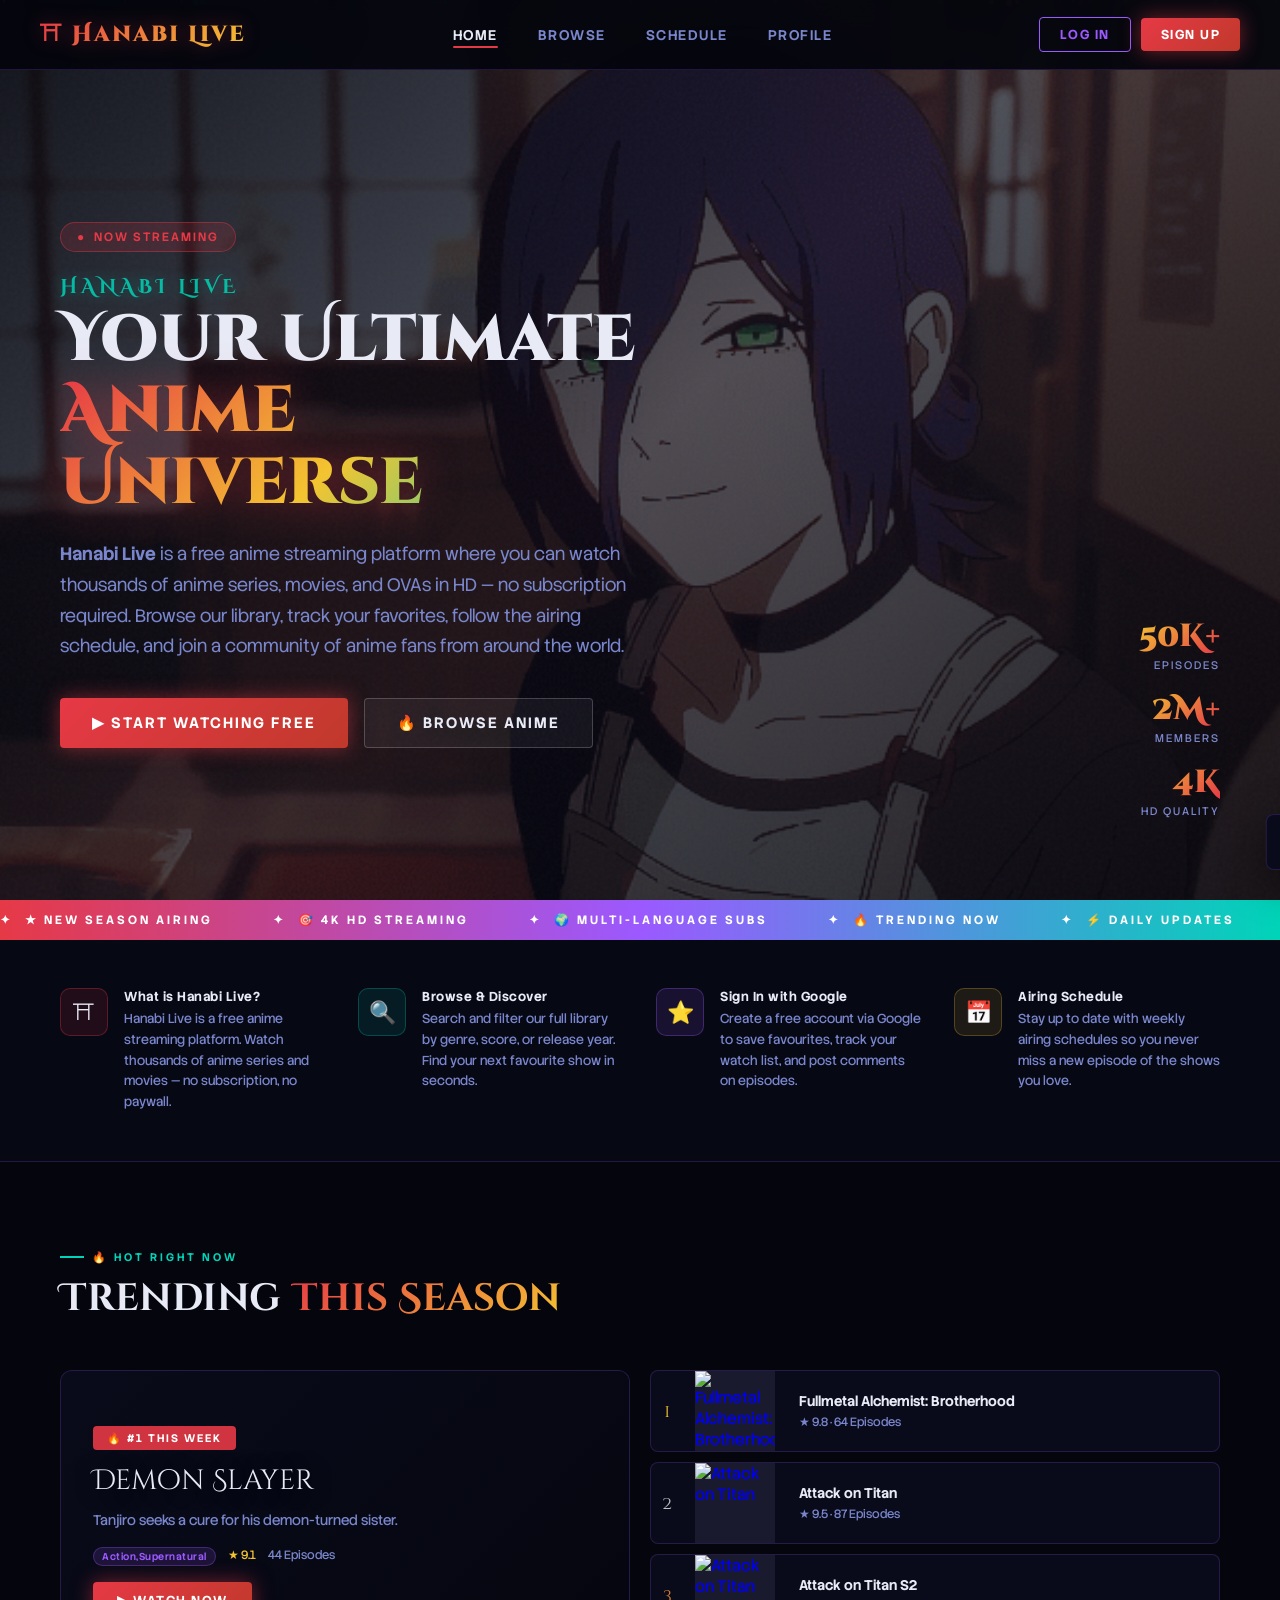
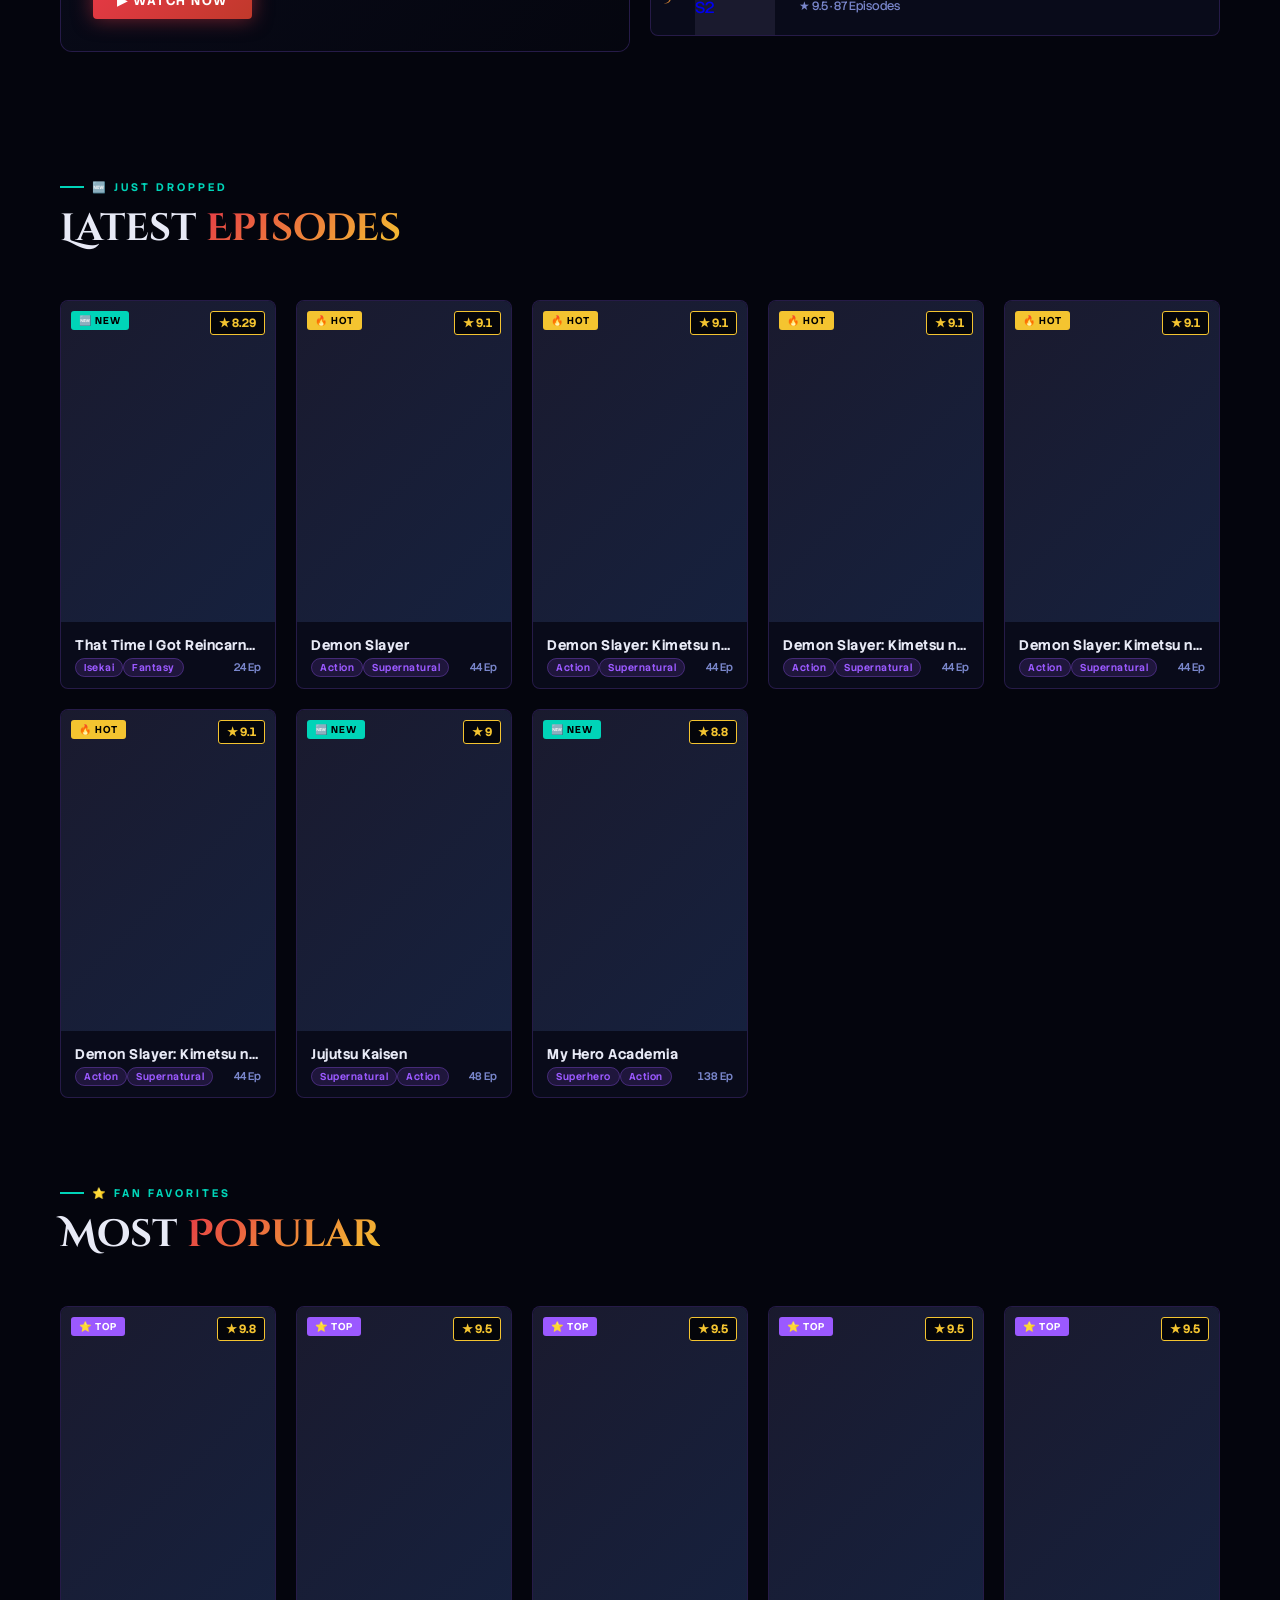
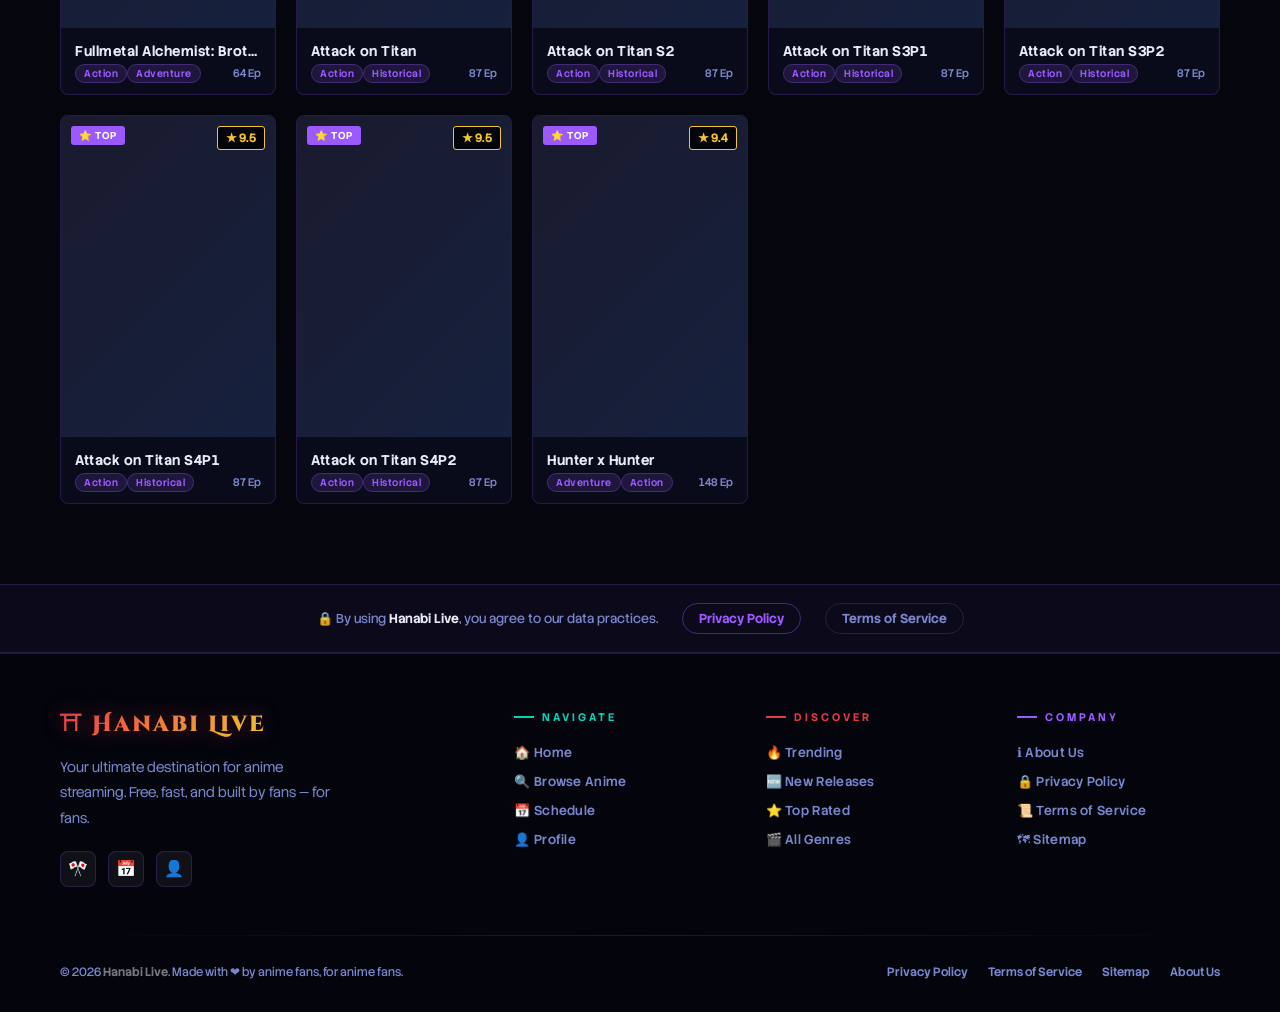
==== commit d8af162a: "Refactor code structure for improved readability and maintainability" ====
--- a/public/index.html
+++ b/public/index.html
@@ -18,14 +18,18 @@
   import { initializeApp } from "https://www.gstatic.com/firebasejs/10.12.0/firebase-app.js";
   import { getAuth, createUserWithEmailAndPassword, signInWithEmailAndPassword, signOut, onAuthStateChanged, GoogleAuthProvider, signInWithPopup } from "https://www.gstatic.com/firebasejs/10.12.0/firebase-auth.js";
   import { getFirestore, doc, setDoc, getDoc } from "https://www.gstatic.com/firebasejs/10.12.0/firebase-firestore.js";
-  const firebaseConfig = {
-    apiKey:"AIzaSyB6FFZb-APx-w1XmGe2GZj3nGMpUGhSNn0",
-    authDomain:"hanabilive-dbh004.firebaseapp.com",
-    projectId:"hanabilive-dbh004",
-    storageBucket:"hanabilive-dbh004.firebasestorage.app",
-    messagingSenderId:"370285575457",
-    appId:"1:370285575457:web:30a958f74c32c2a59c1260"
-  };
+  
+  async function loadFirebaseConfig() {
+    try {
+      const response = await fetch('assets/js/config.json');
+      const data = await response.json();
+      return data.firebase_config;
+    } catch (error) {
+      console.error("Failed to load config.json", error)
+    }
+  }
+
+  const firebaseConfig = await loadFirebaseConfig();
   const app = initializeApp(firebaseConfig);
   const auth = getAuth(app);
   const db = getFirestore(app);
@@ -132,14 +136,14 @@
 <meta property="og:site_name"   content="Hanabi Live">
 <meta property="og:title"       content="Hanabi Live — Free Anime Streaming">
 <meta property="og:description" content="Watch 1200+ anime titles for free in HD. No subscription. Attack on Titan, Demon Slayer, One Piece and more.">
-<meta property="og:image"       content="https://hanabilive.qzz.io/data/poster/bg.webp">
+<meta property="og:image"       content="https://hanabilive.qzz.io/data/poster/bg.jpeg">
 <meta property="og:url"         content="https://hanabilive.qzz.io/">
 
 <!-- Twitter Card -->
 <meta name="twitter:card"        content="summary_large_image">
 <meta name="twitter:title"       content="Hanabi Live — Free Anime Streaming">
 <meta name="twitter:description" content="Watch 1200+ anime titles free in HD. No subscription needed.">
-<meta name="twitter:image"       content="https://hanabilive.qzz.io/data/poster/bg.webp">
+<meta name="twitter:image"       content="https://hanabilive.qzz.io/data/poster/bg.jpeg">
 
 </head>
 
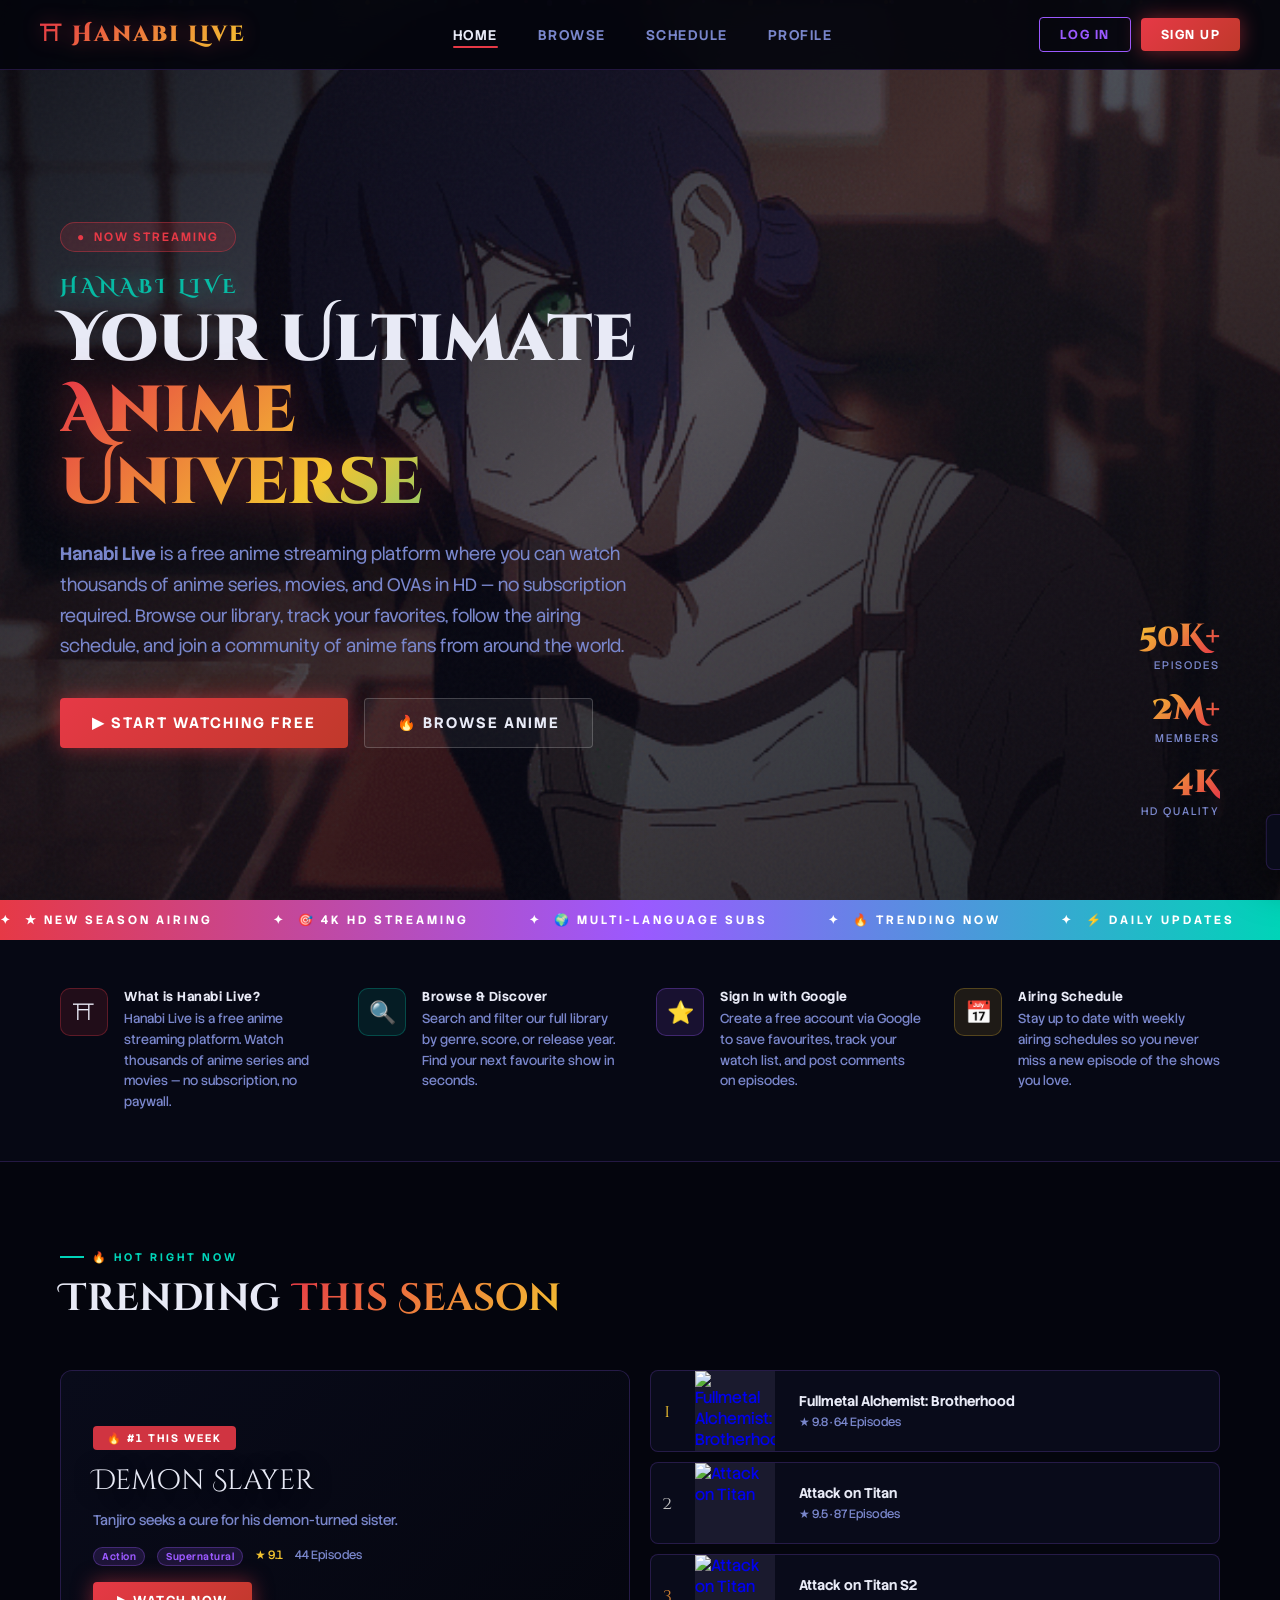
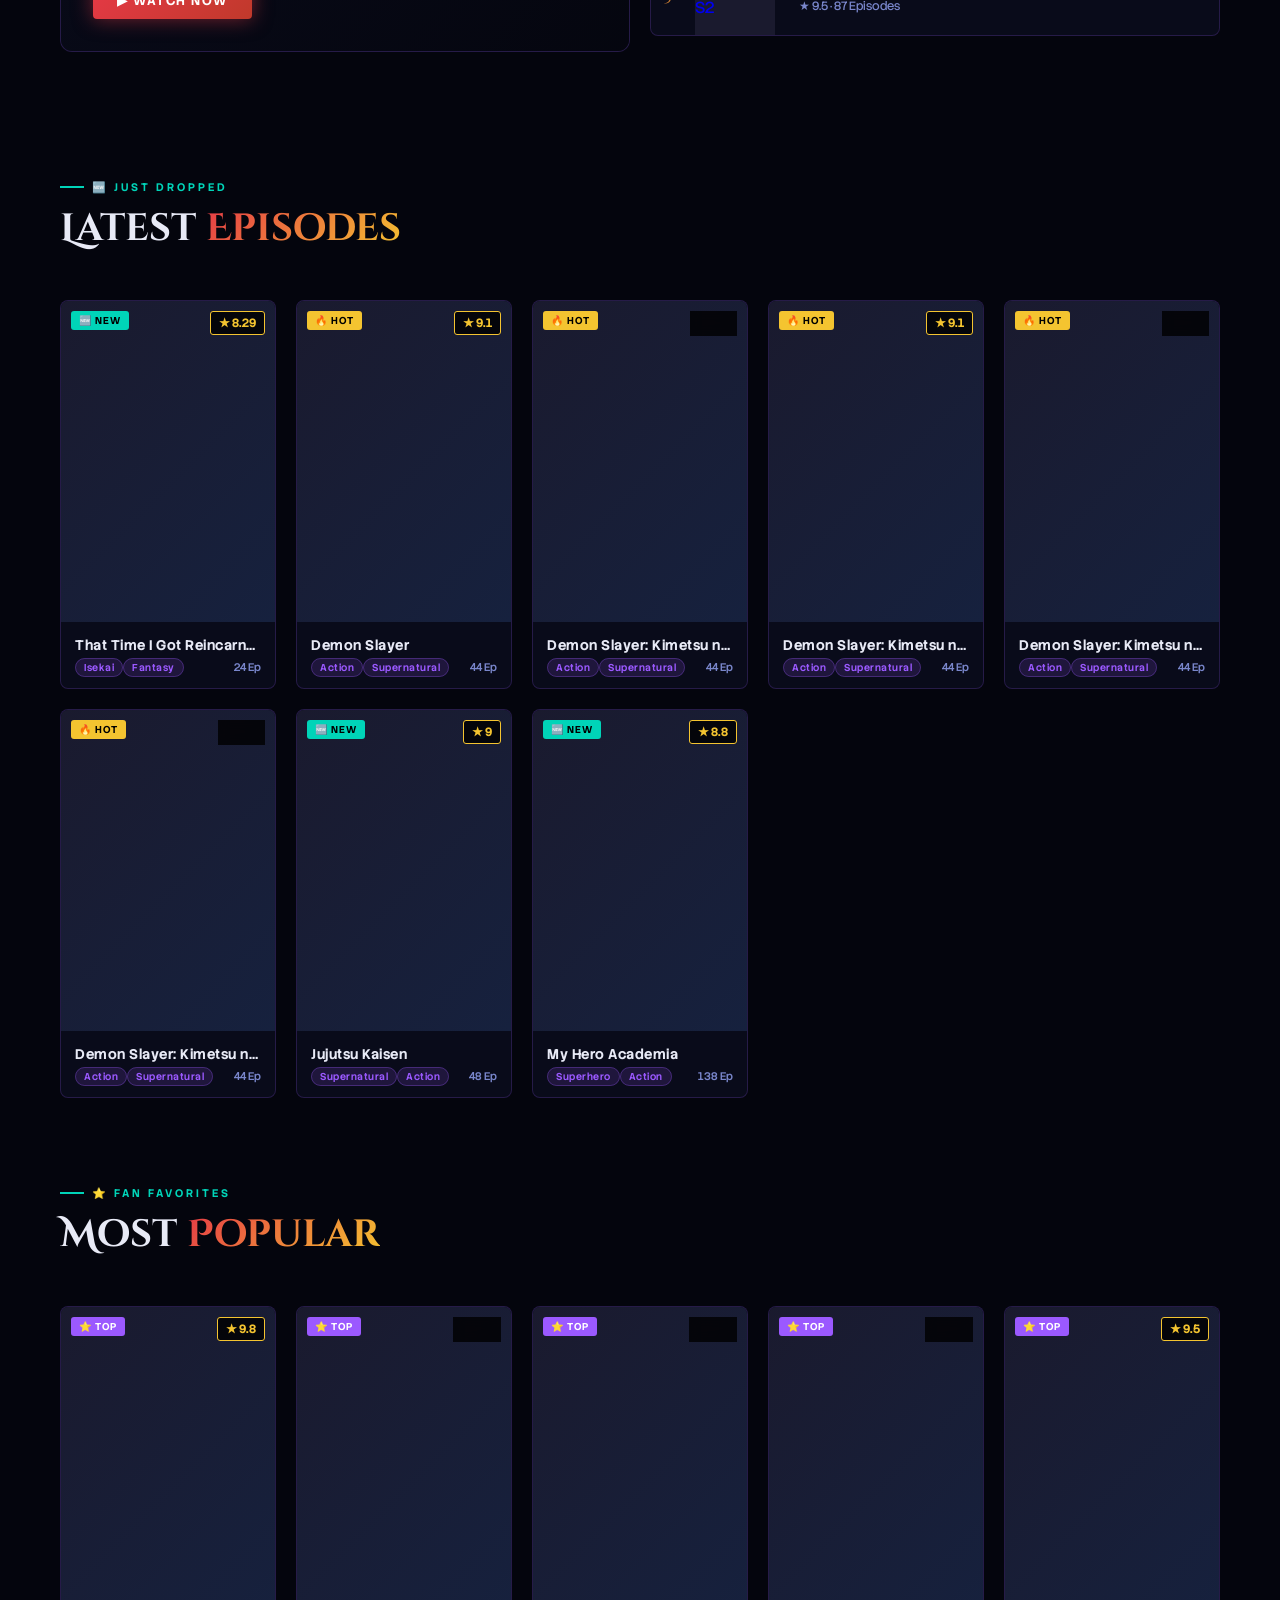
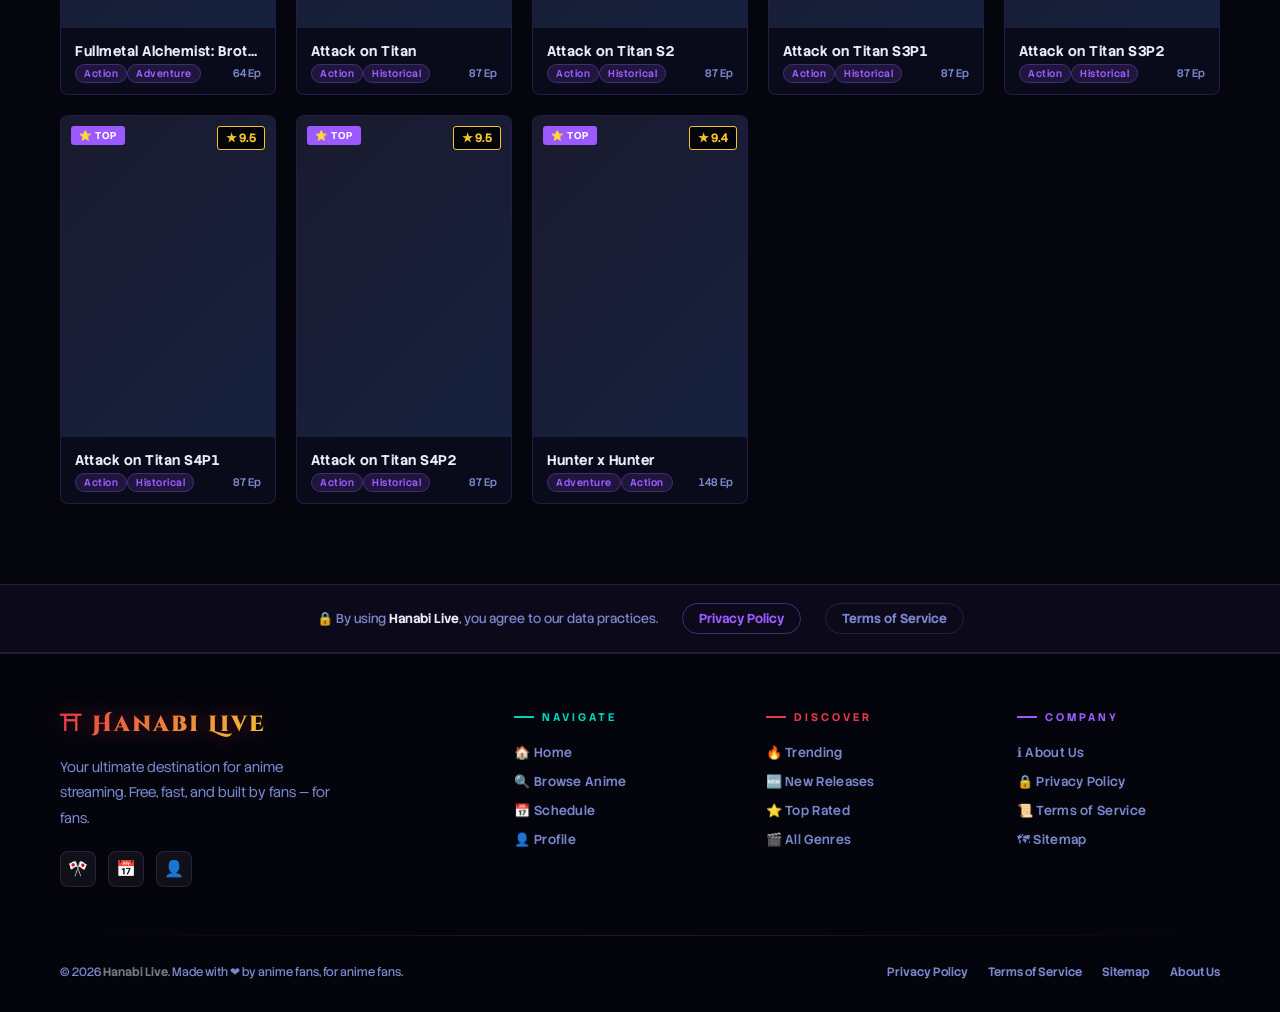
==== commit b451cee1: "fix: update internal links to use relative paths and adjust ad script placements in multiple HTML fi" ====
--- a/public/index.html
+++ b/public/index.html
@@ -153,7 +153,7 @@
   "@type": "WebSite",
   "name": "Hanabi Live",
   "url": "https://hanabilive.qzz.io",
-  "description": "Free anime streaming platform with 1200+ titles in HD.",
+  "description": "Free anime streaming platform with 1200+ titles in HD."
 }
 </script>
 
@@ -294,7 +294,7 @@
   <span style="font-size:13px;color:var(--text-muted);">
     🔒 By using <strong style="color:var(--text-primary);">Hanabi Live</strong>, you agree to our data practices.
   </span>
-  <a href="https://hanabilive.qzz.io/pp.html" style="font-size:13px;font-weight:700;color:var(--accent-purple);text-decoration:none;border:1px solid rgba(155,89,255,0.4);padding:6px 16px;border-radius:20px;transition:all 0.3s;"
+  <a href="pp.html" style="font-size:13px;font-weight:700;color:var(--accent-purple);text-decoration:none;border:1px solid rgba(155,89,255,0.4);padding:6px 16px;border-radius:20px;transition:all 0.3s;"
      onmouseover="this.style.background='rgba(155,89,255,0.15)'" onmouseout="this.style.background='transparent'">
     Privacy Policy
   </a>
@@ -380,7 +380,7 @@
         </div>
         <div style="display:flex;flex-direction:column;gap:12px;">
           <a href="https://hanabilive.qzz.io/about.html"   class="footer-link">ℹ About Us</a>
-          <a href="https://hanabilive.qzz.io/pp.html"      class="footer-link">🔒 Privacy Policy</a>
+          <a href="pp.html"      class="footer-link">🔒 Privacy Policy</a>
           <a href="https://hanabilive.qzz.io/tos.html"     class="footer-link">📜 Terms of Service</a>
           <a href="https://hanabilive.qzz.io/sitemap.html" class="footer-link">🗺 Sitemap</a>
         </div>
@@ -397,7 +397,7 @@
         © 2026 <strong style="color:rgba(232,234,246,0.5);">Hanabi Live</strong>. Made with ❤ by anime fans, for anime fans.
       </span>
       <div style="display:flex;gap:20px;flex-wrap:wrap;">
-        <a href="https://hanabilive.qzz.io/pp.html"      style="font-size:12px;color:var(--text-muted);text-decoration:none;font-weight:600;transition:color 0.2s;"
+        <a href="pp.html"      style="font-size:12px;color:var(--text-muted);text-decoration:none;font-weight:600;transition:color 0.2s;"
            onmouseover="this.style.color='var(--accent-purple)'" onmouseout="this.style.color='var(--text-muted)'">Privacy Policy</a>
         <a href="https://hanabilive.qzz.io/tos.html"     style="font-size:12px;color:var(--text-muted);text-decoration:none;font-weight:600;transition:color 0.2s;"
            onmouseover="this.style.color='var(--accent-red)'" onmouseout="this.style.color='var(--text-muted)'">Terms of Service</a>
@@ -518,7 +518,7 @@
         <div class="trending-title">${top1.title}</div>
         <div style="font-size:14px;color:var(--text-muted);line-height:1.6;">${top1.desc}</div>
         <div style="display:flex;gap:12px;margin-top:16px;flex-wrap:wrap;">
-          <span class="card-genre">${top1.genre}</span>
+          ${(Array.isArray(top1.genre) ? top1.genre : [top1.genre]).map(g => `<span class="card-genre">${g}</span>`).join('')}
           <span style="font-size:12px;color:var(--accent-gold);">★ ${top1.score}</span>
           <span style="font-size:12px;color:var(--text-muted);">${top1.ep} Episodes</span>
         </div>
